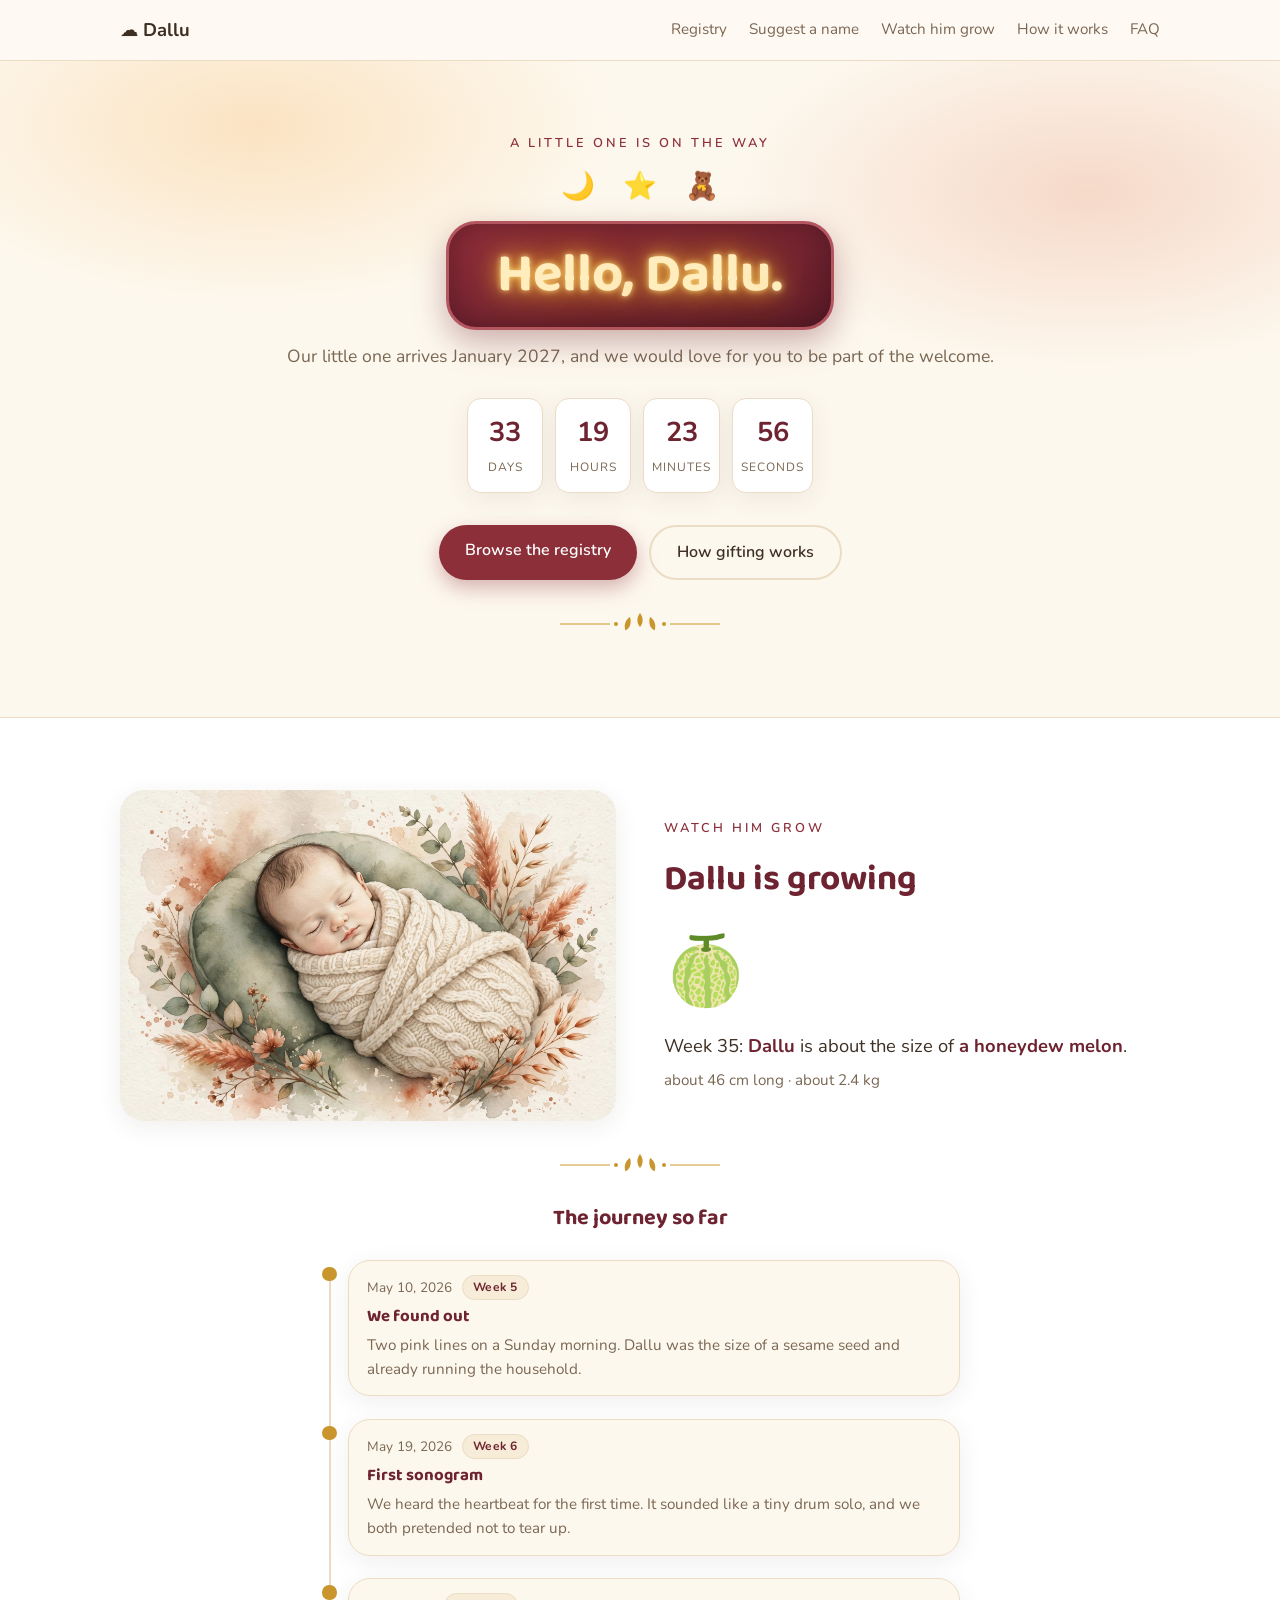
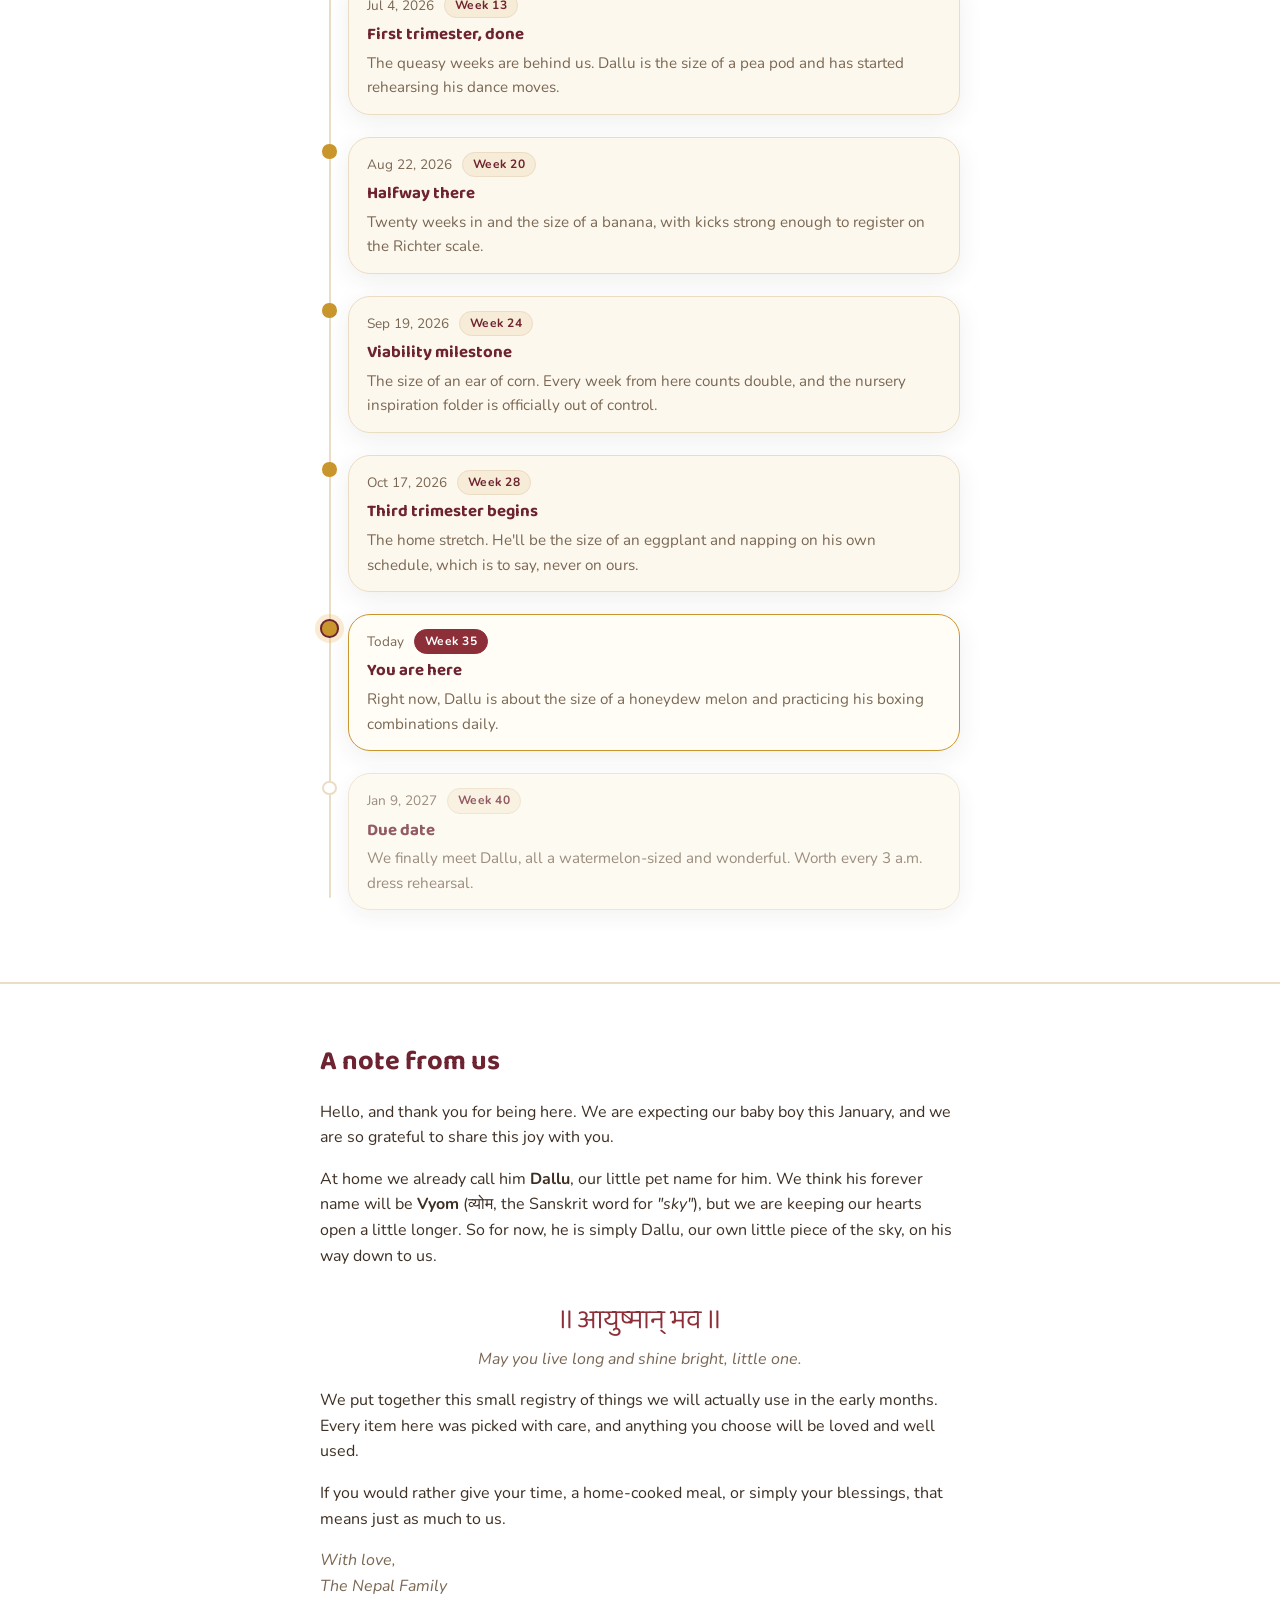
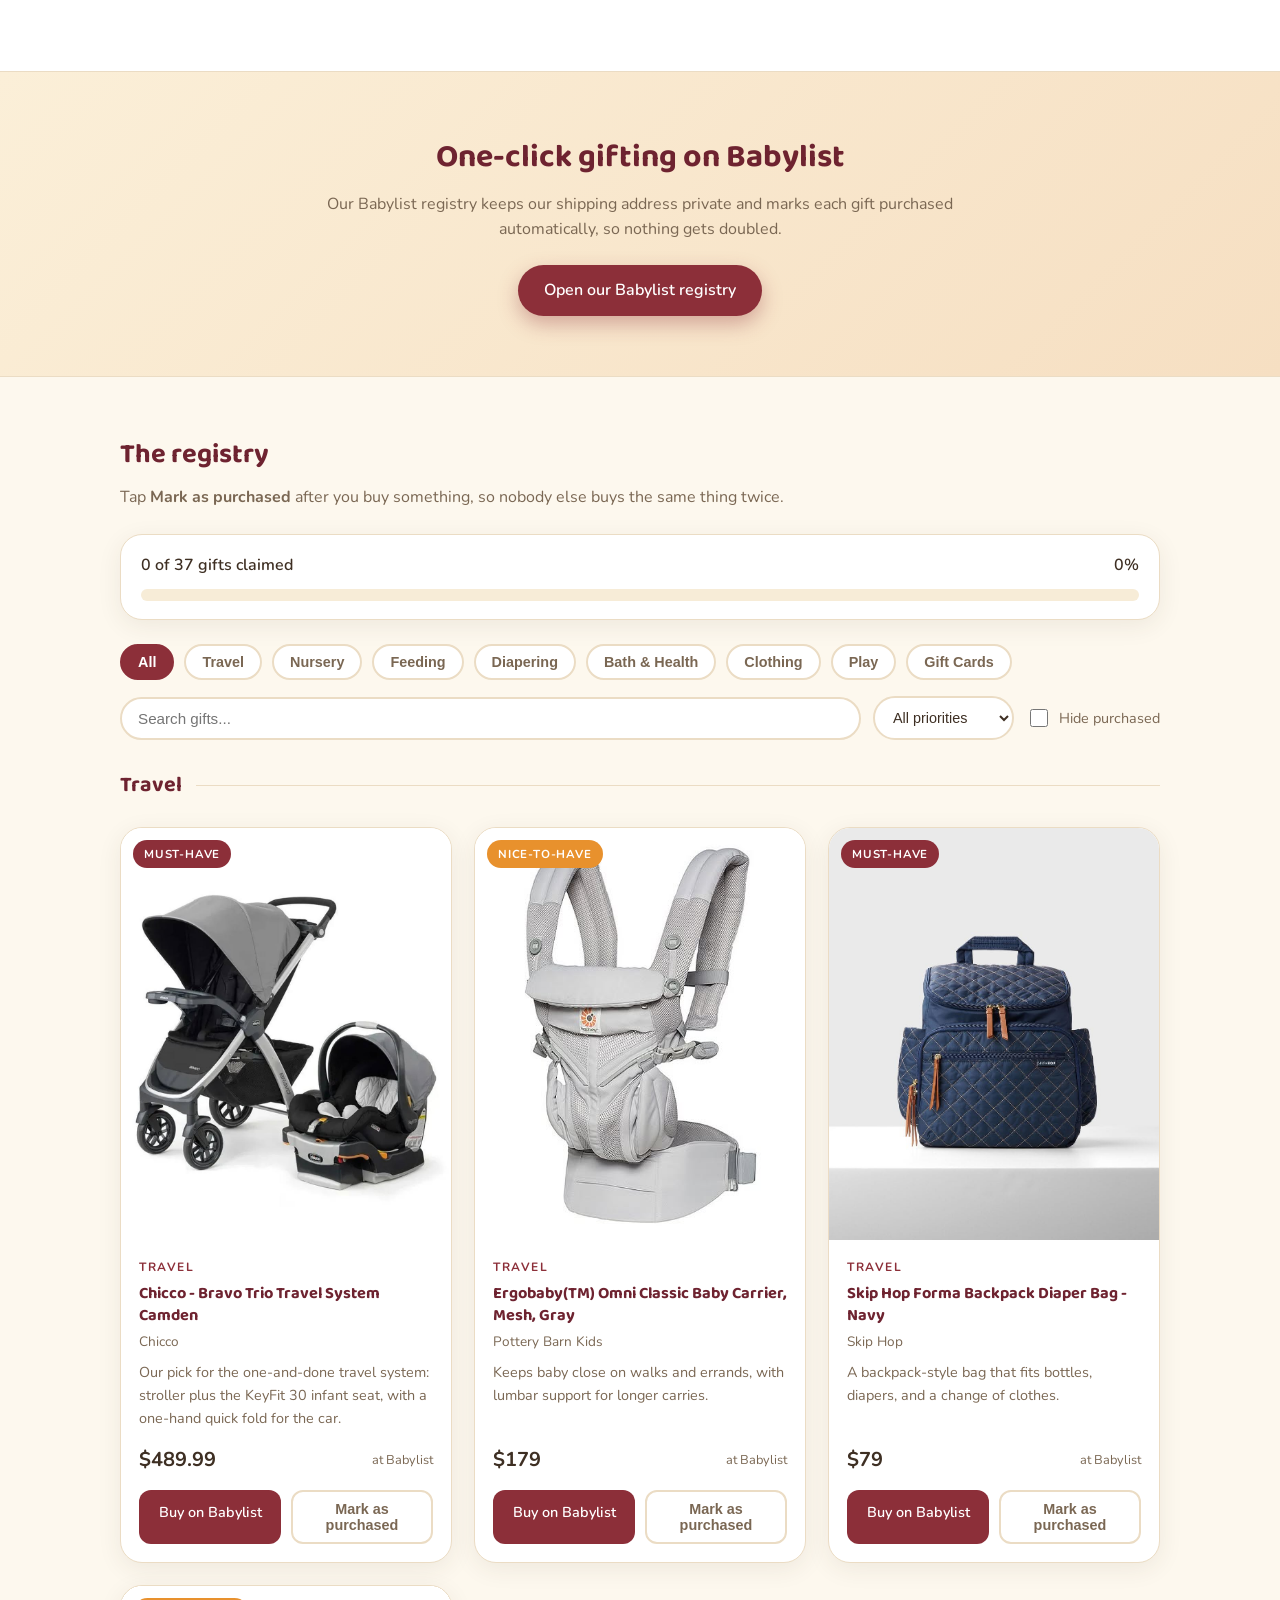
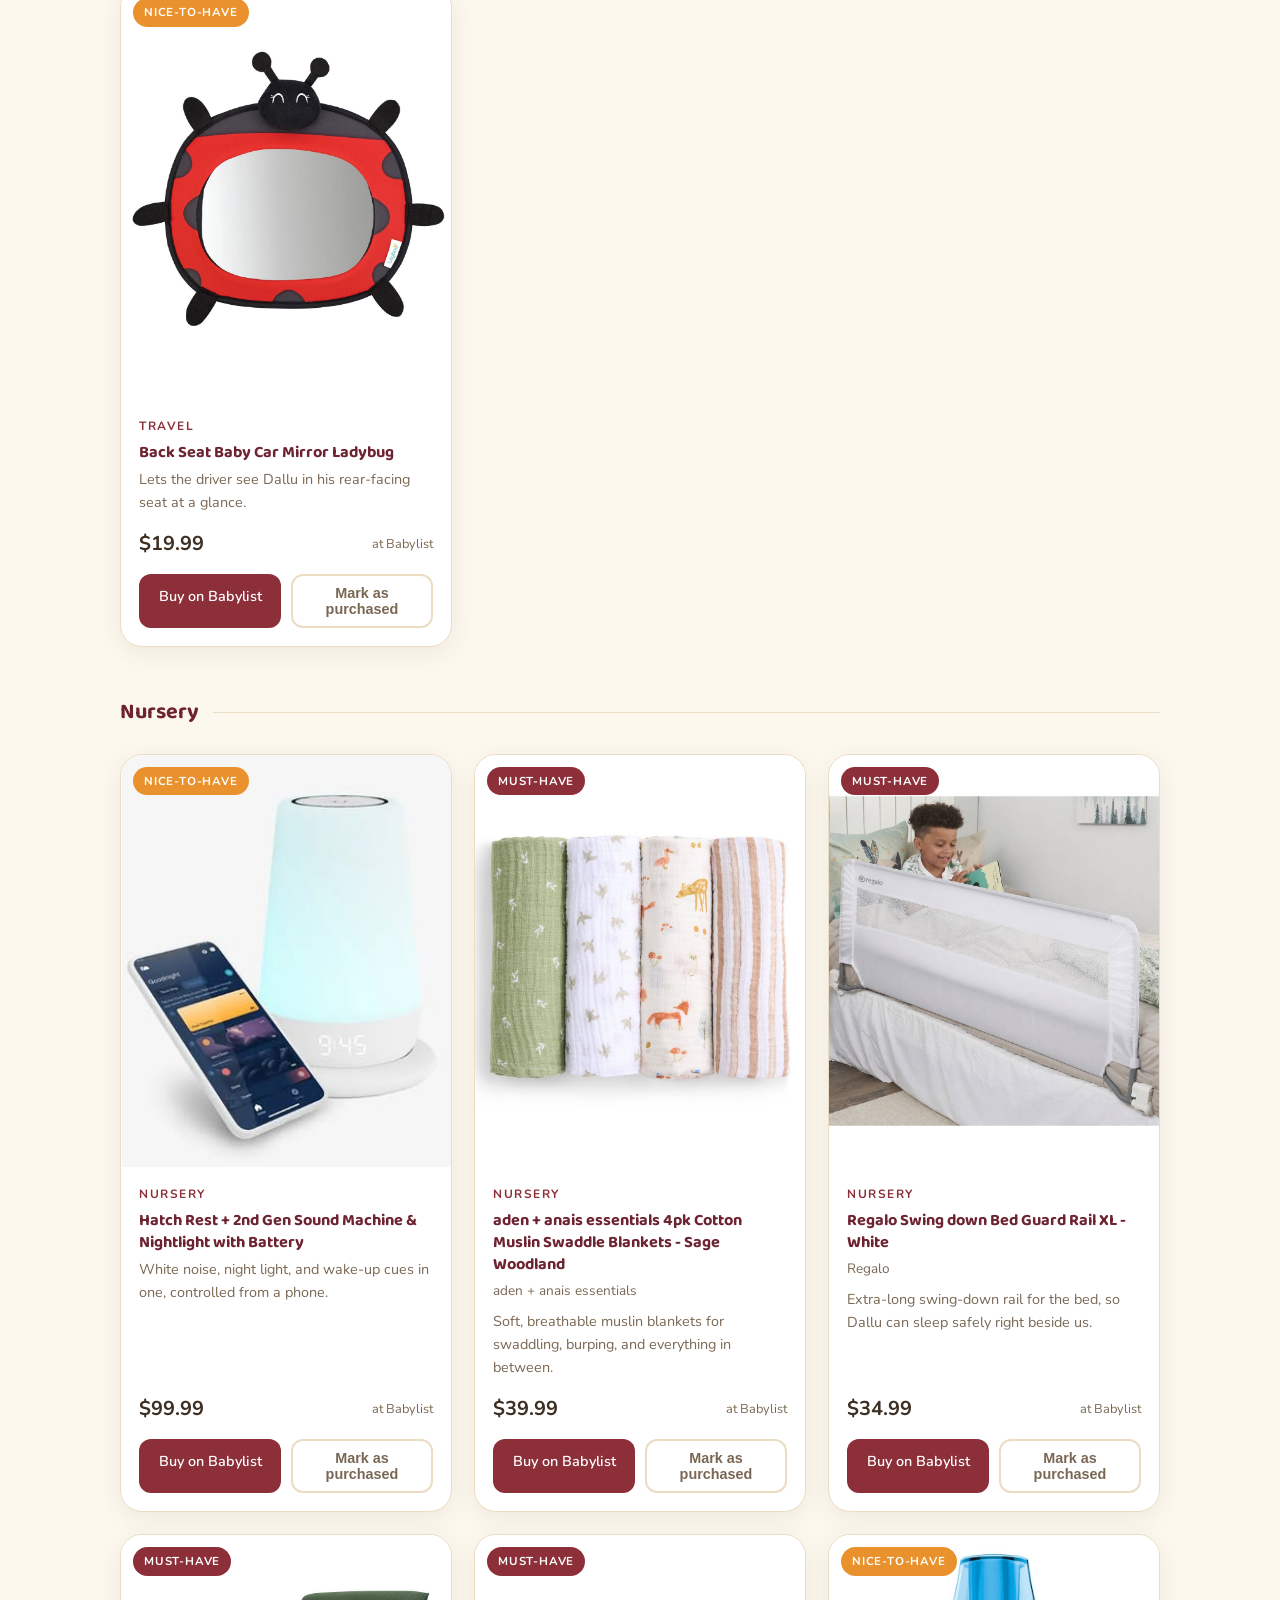
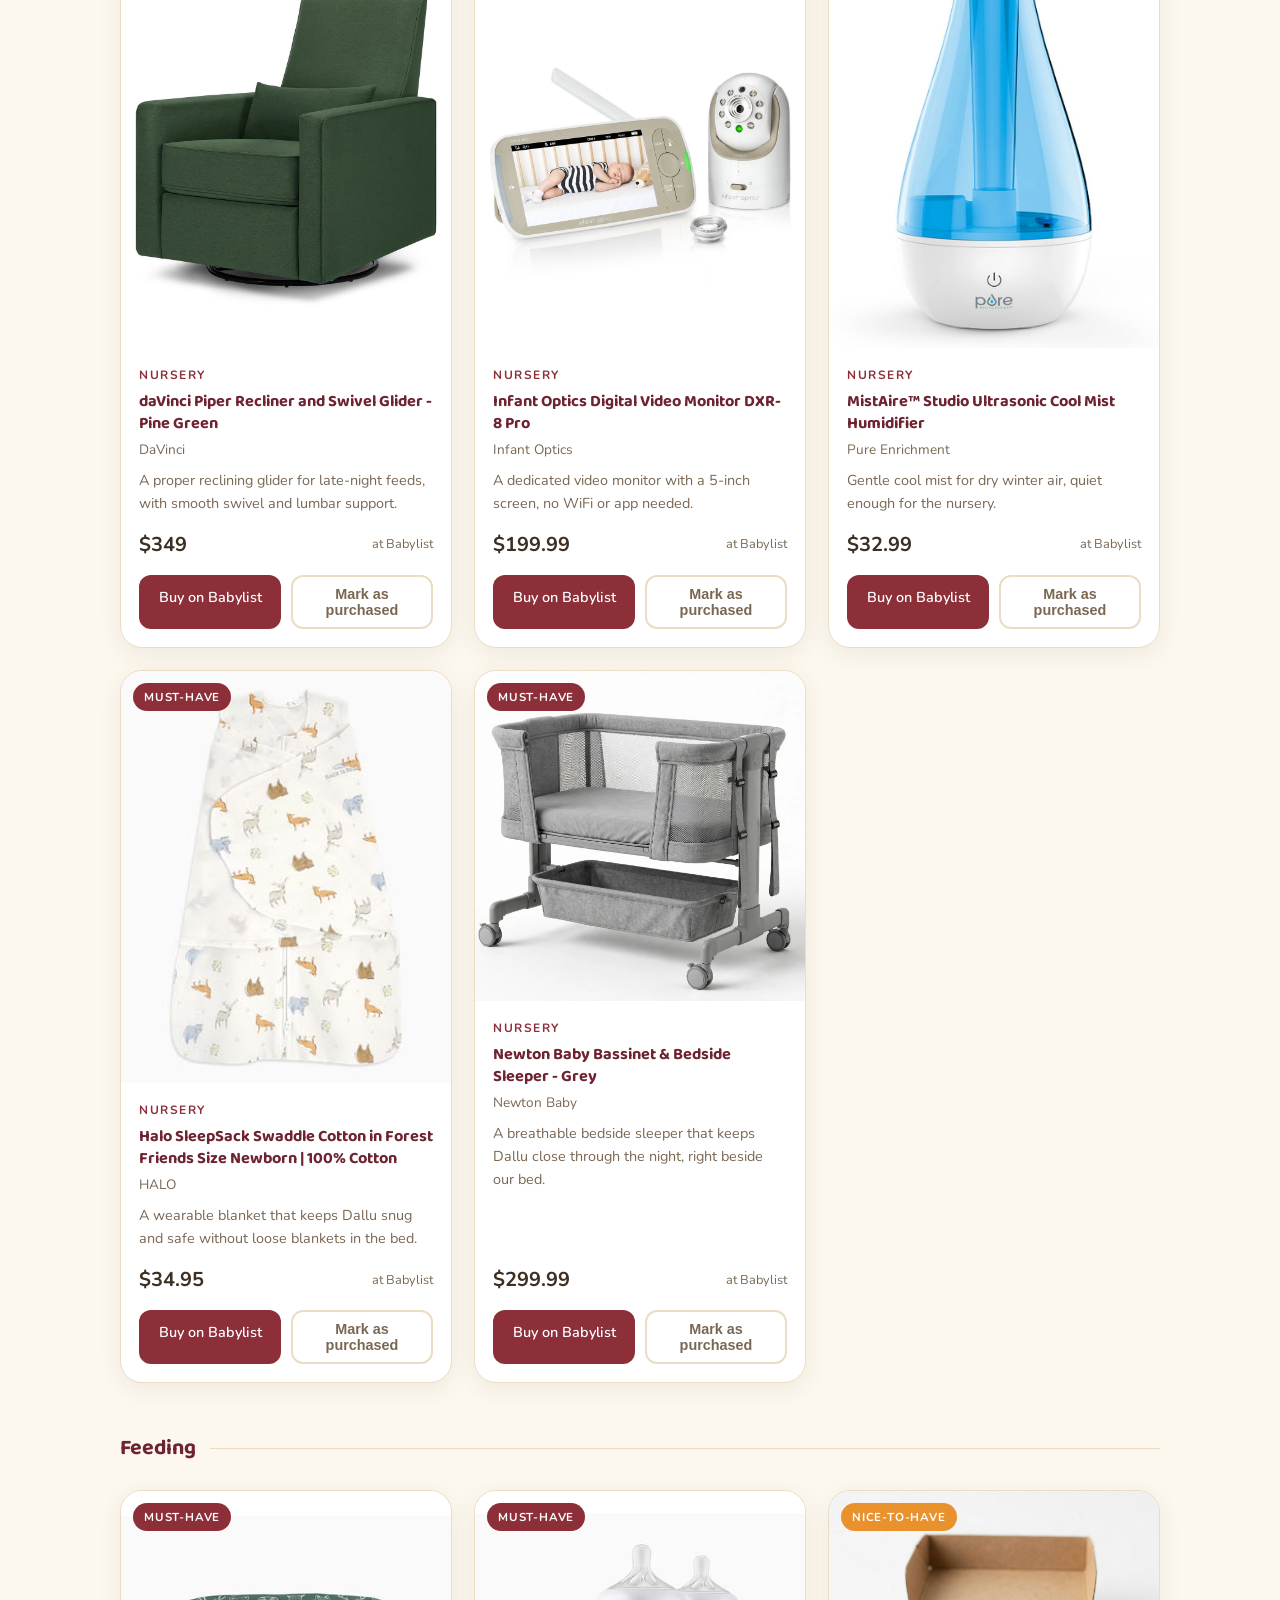
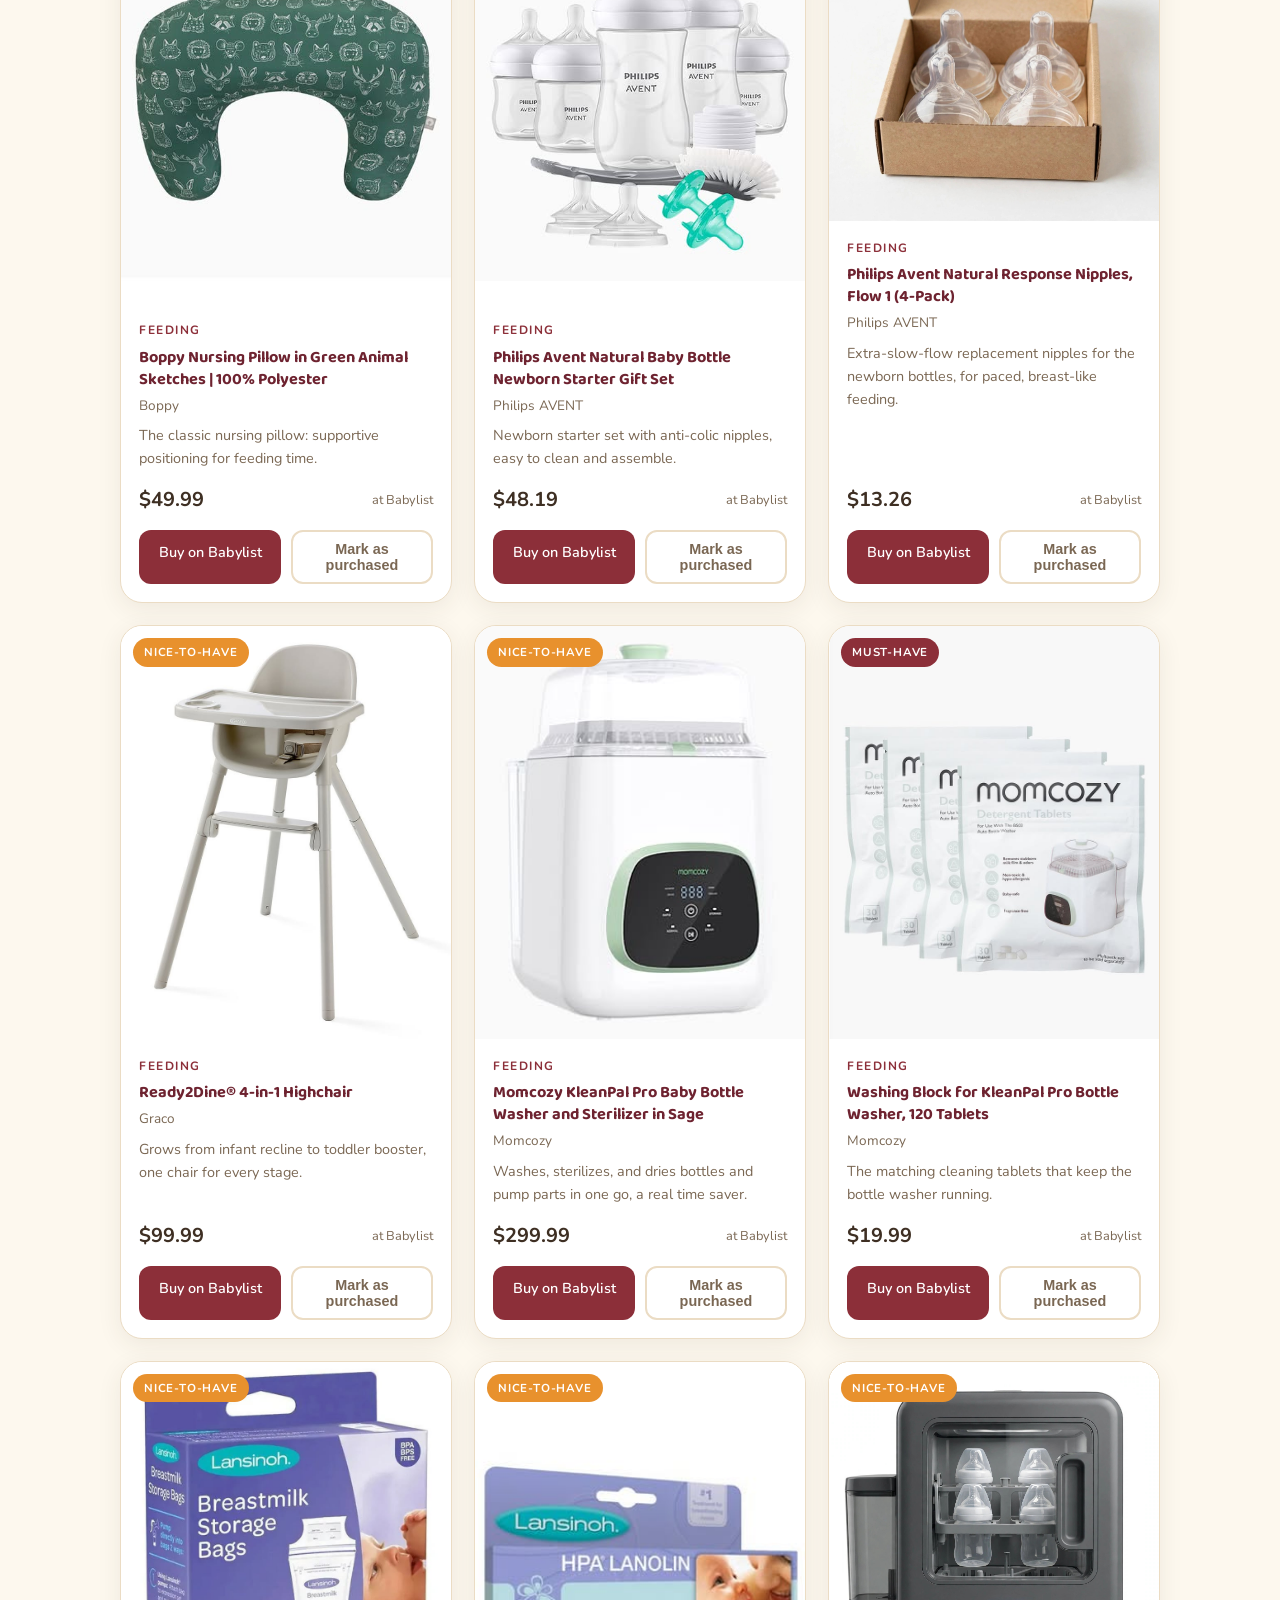
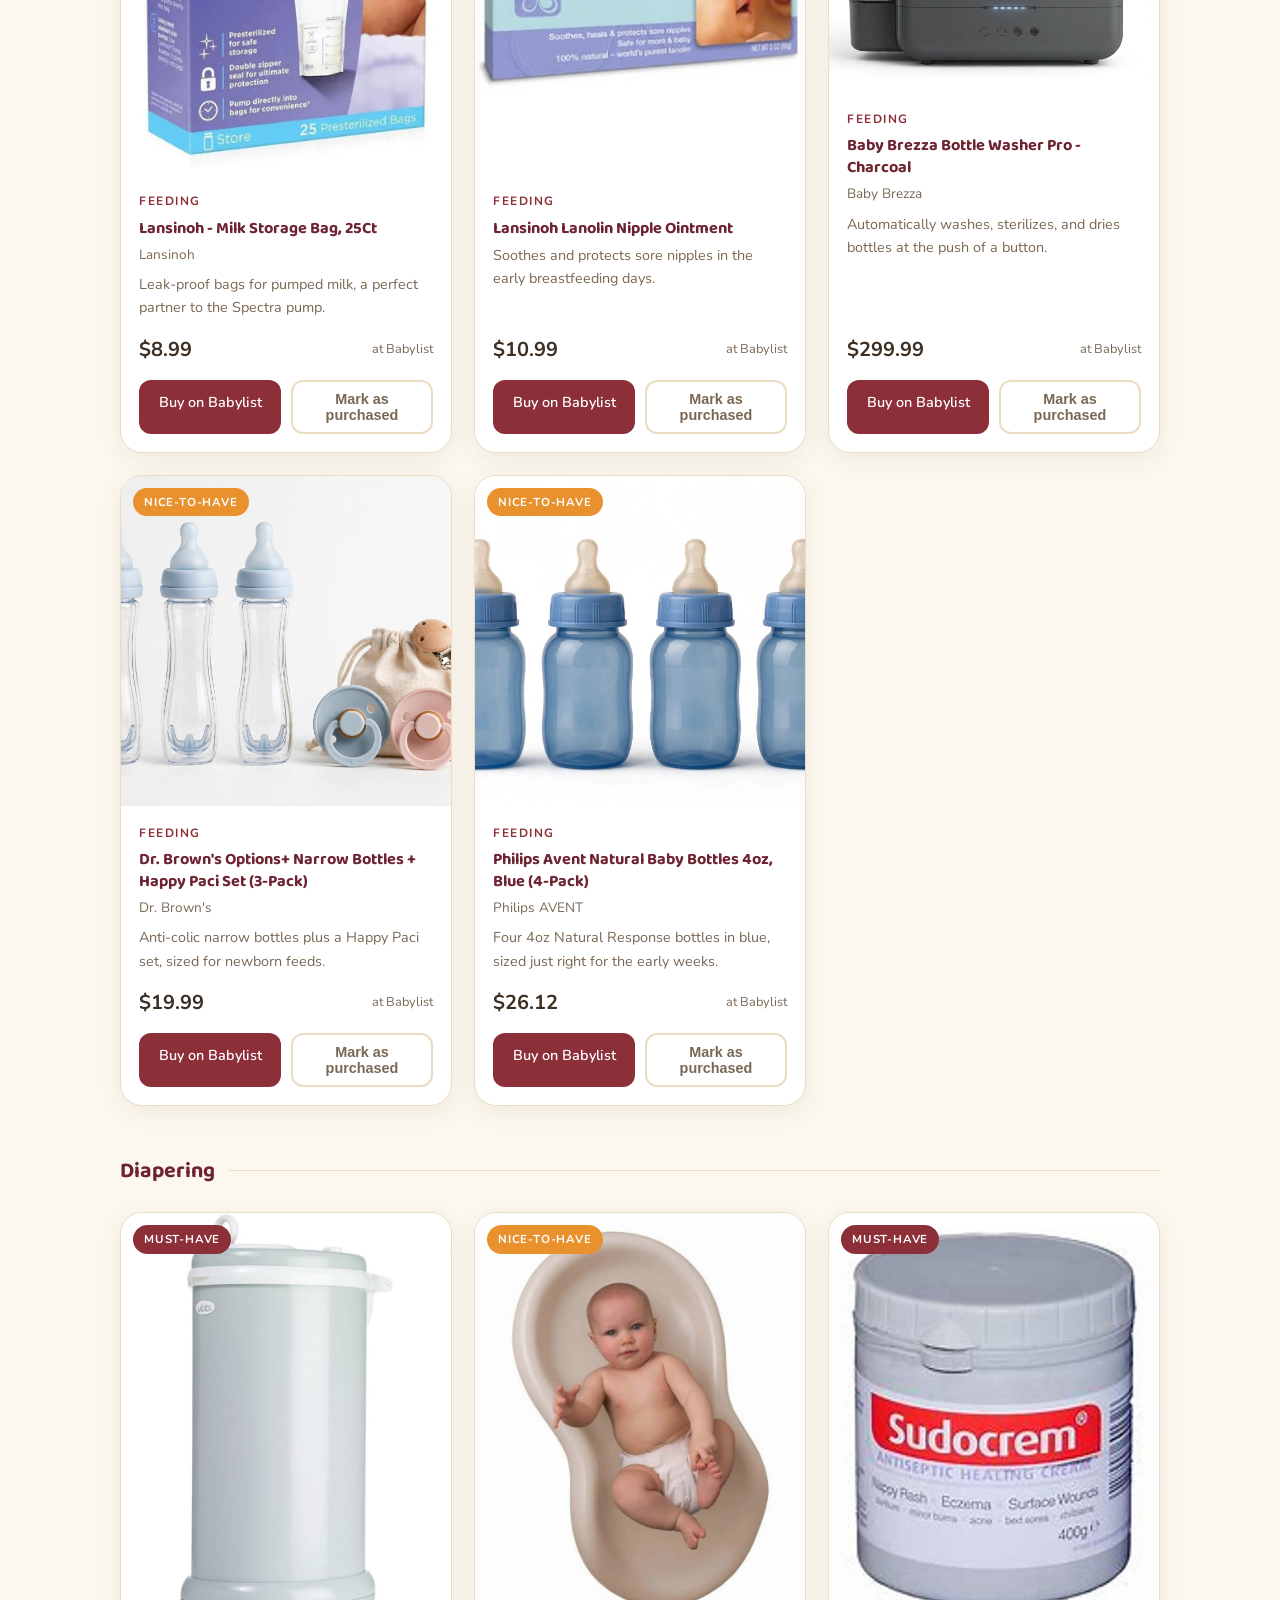
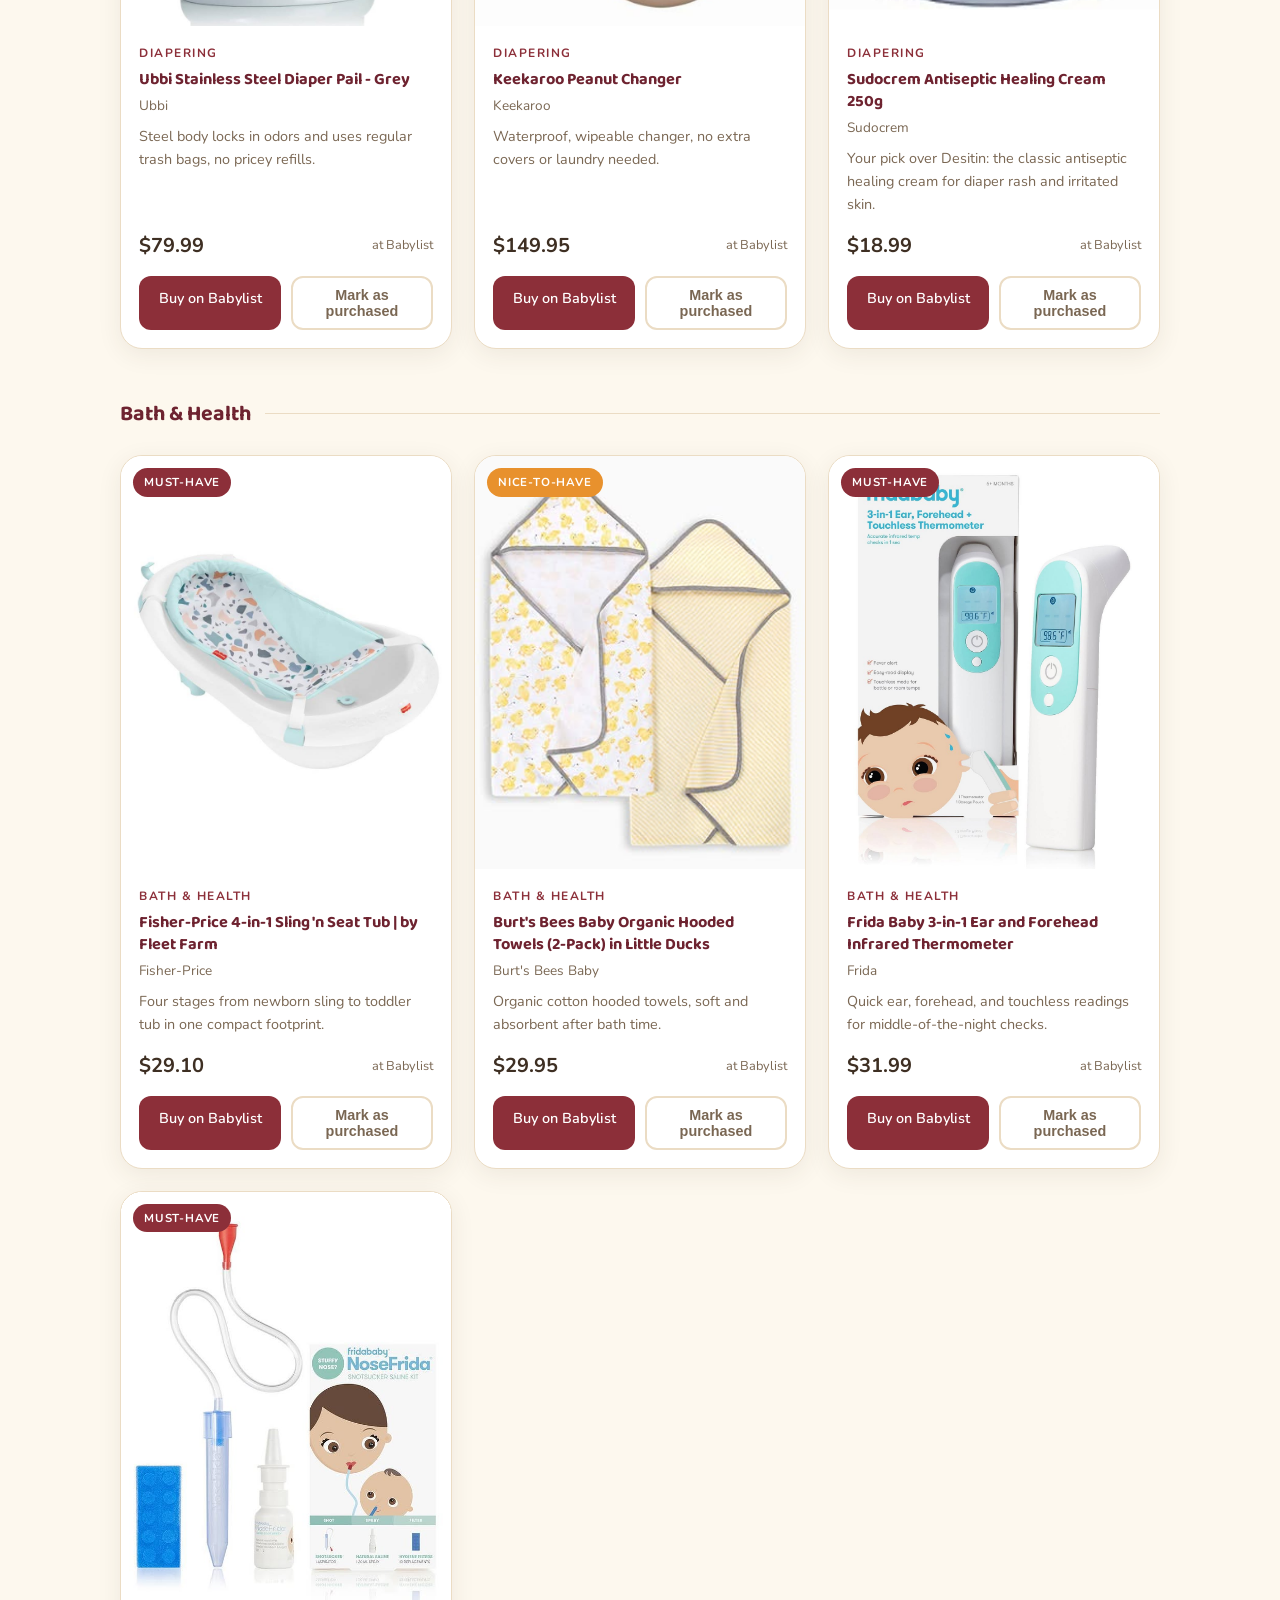
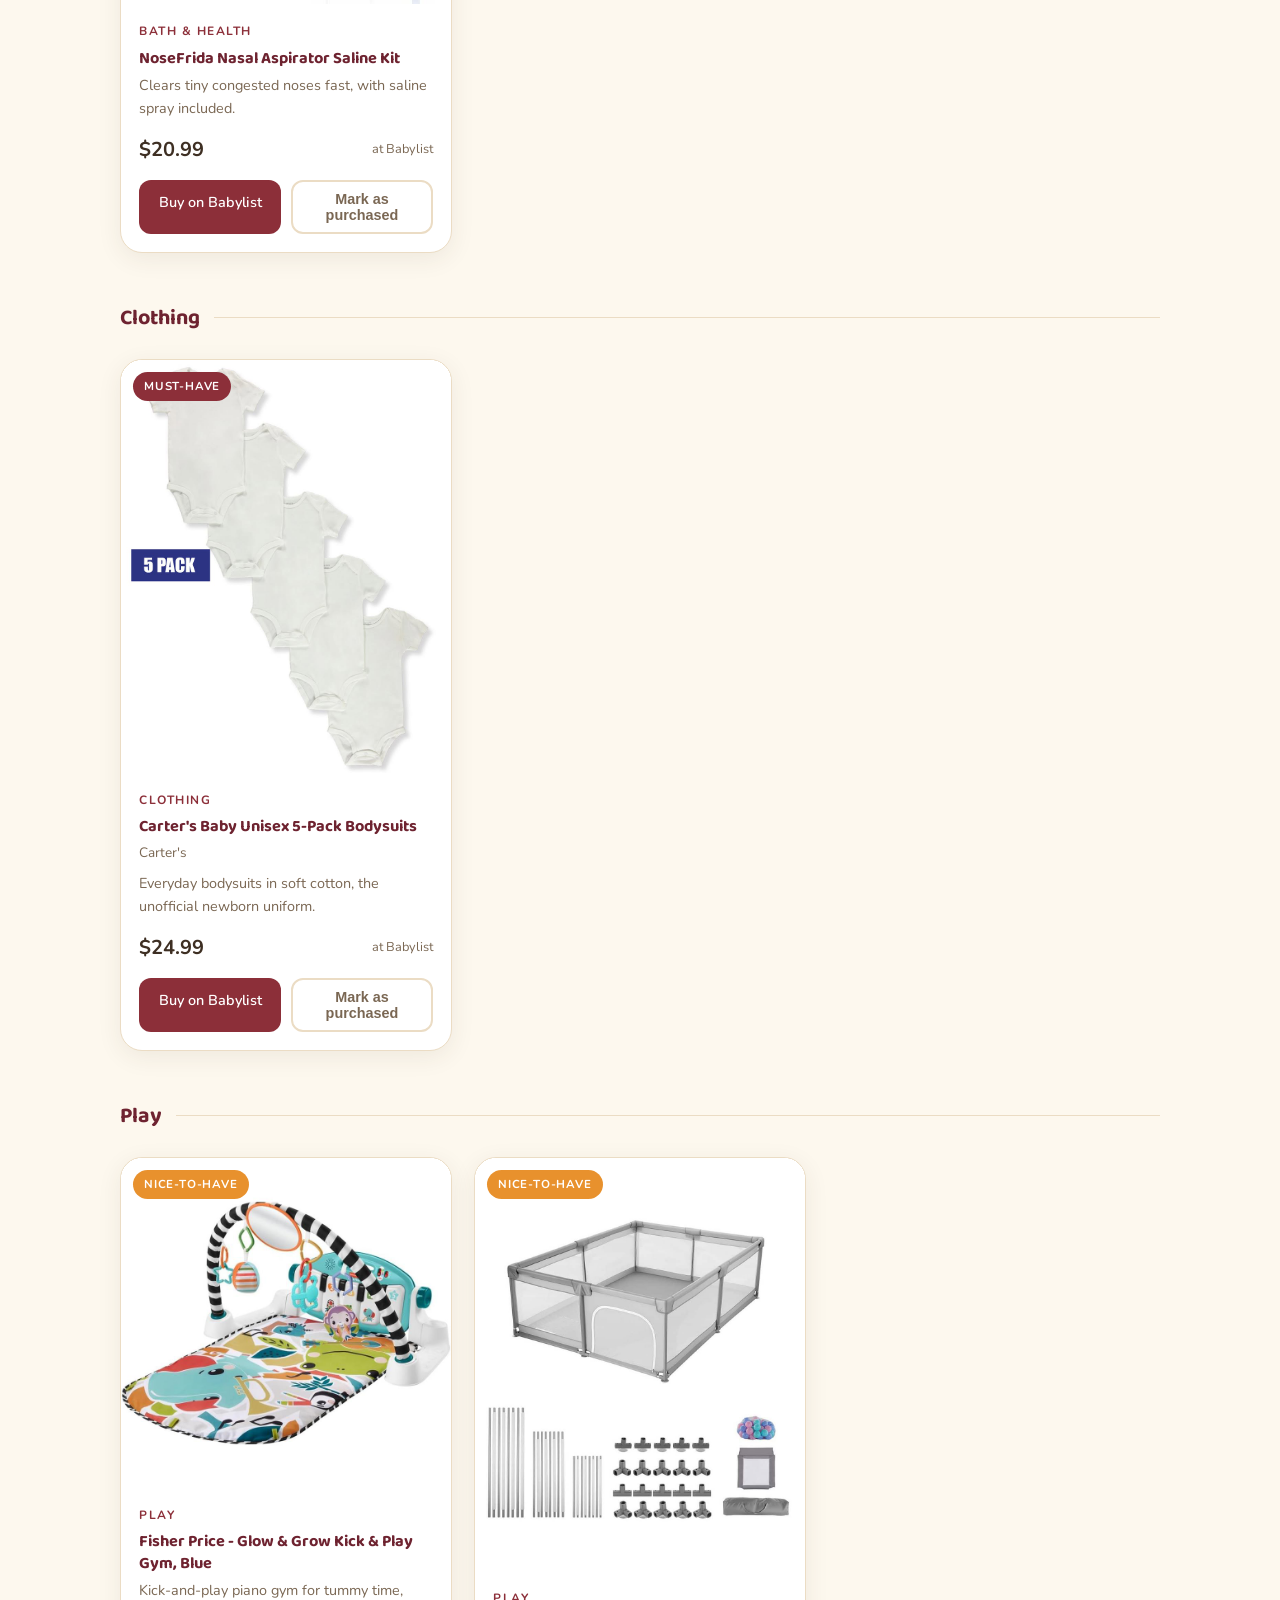
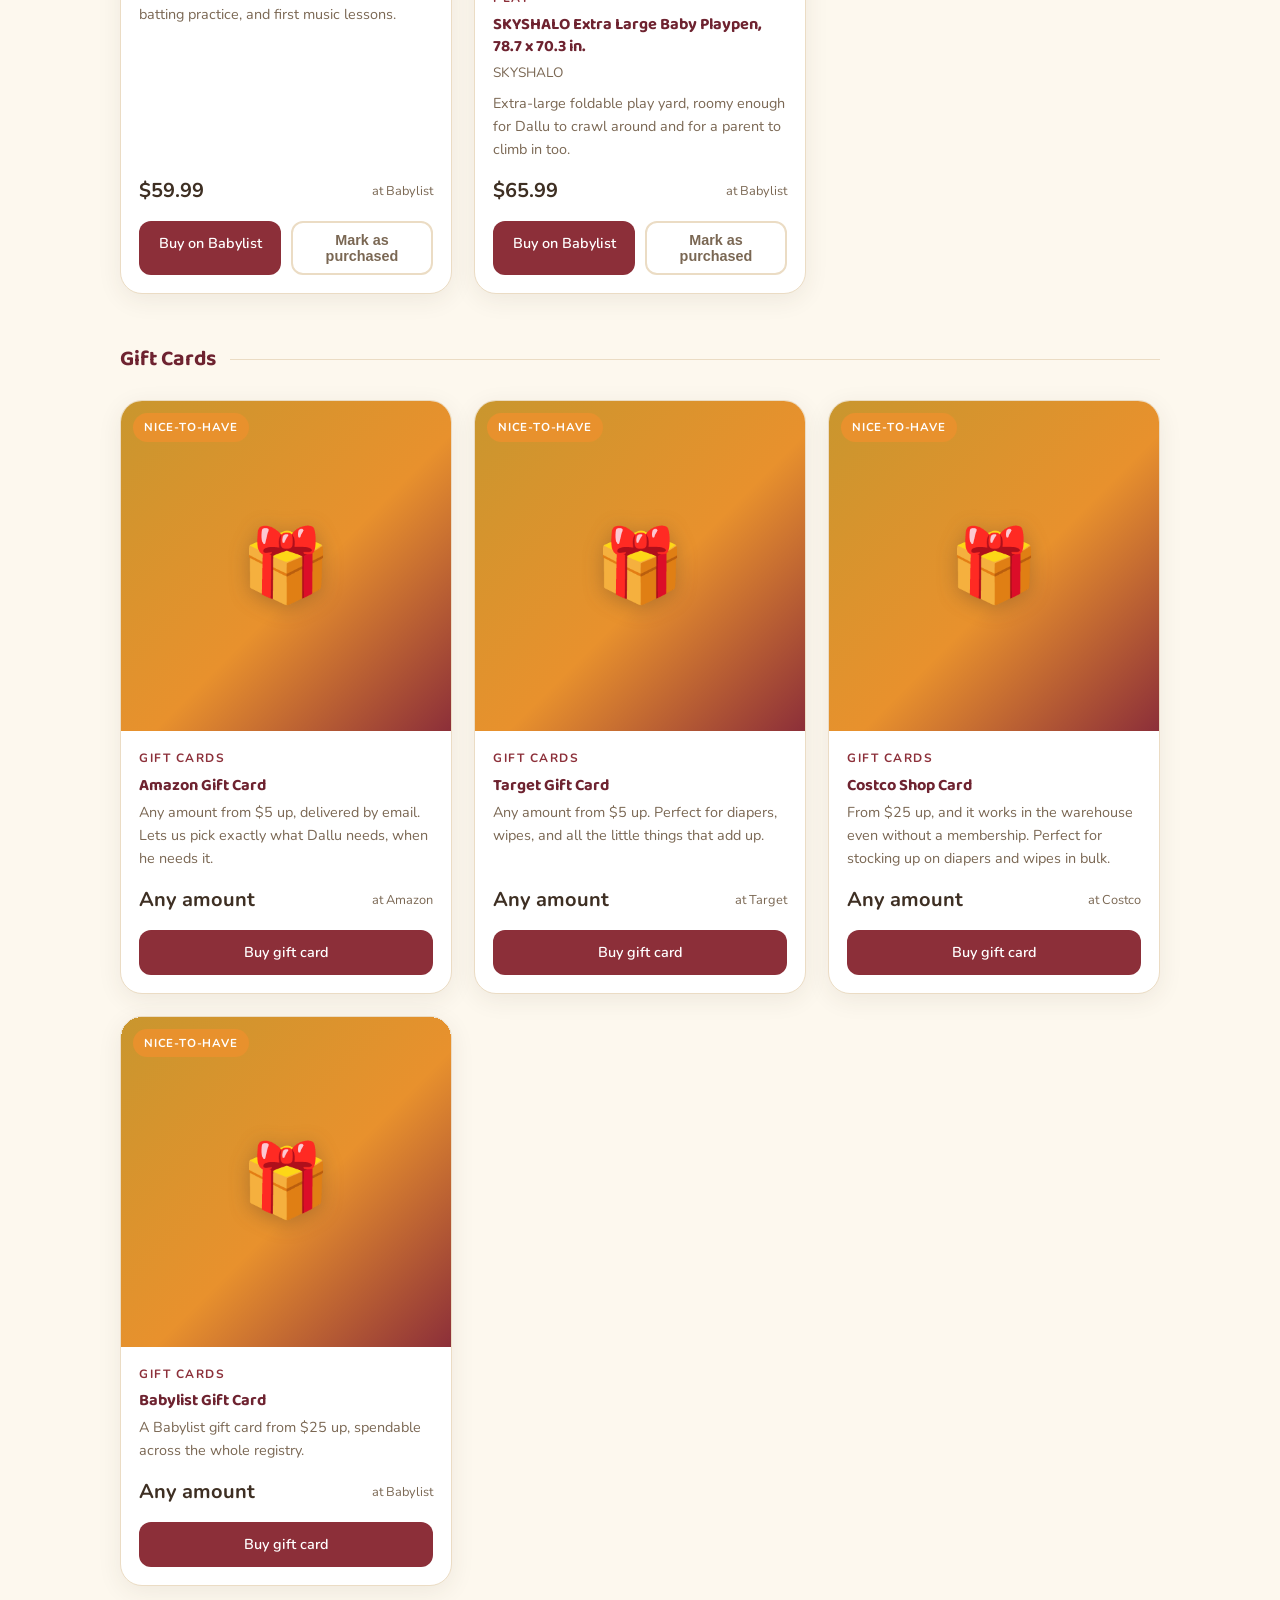
==== index.html @ 5fe61094 "Rebrand to Dallu: neon Hello sign, child-friendly fonts, name suggestion form" ====
<!DOCTYPE html>
<html lang="en">
<head>
<meta charset="UTF-8">
<meta name="viewport" content="width=device-width, initial-scale=1.0">
<title>Dallu is on the way | Our Baby Registry</title>
<meta name="description" content="Hello, Dallu! Our little one arrives January 2027. Browse our baby registry, suggest a name, and share the joy with us.">
<link rel="stylesheet" href="styles.css">
<link rel="preconnect" href="https://fonts.googleapis.com">
<link rel="preconnect" href="https://fonts.gstatic.com" crossorigin>
<link href="https://fonts.googleapis.com/css2?family=Baloo+2:wght@500;600;700;800&family=Nunito:ital,wght@0,400;0,600;0,700;1,400&display=swap" rel="stylesheet">
<link rel="icon" type="image/png" href="assets/img/lotus-mark.png">
<link rel="apple-touch-icon" href="assets/img/lotus-mark.png">
</head>
<body>

<header class="site-header">
  <div class="wrap header-inner">
    <a class="brand" href="#top">☁️ <span id="brandName">Baby Nepal</span></a>
    <nav class="site-nav">
      <a href="#registry">Registry</a>
      <a href="#names">Suggest a name</a>
      <a href="#growing">Watch him grow</a>
      <a href="#how">How it works</a>
      <a href="#faq">FAQ</a>
    </nav>
  </div>
</header>

<main id="top">

  <section class="hero">
    <div class="wrap">
      <p class="eyebrow">A little one is on the way</p>
      <div class="floaties" aria-hidden="true"><span>🌙</span><span>⭐</span><span>🧸</span></div>
      <h1 class="live-sign"><span class="sign-text">Hello, <span id="heroBaby">Dallu</span>.</span></h1>
      <p class="hero-sub">Our little one arrives <span id="heroMonth">January 2027</span>, and we would love for you to be part of the welcome.</p>
      <div class="countdown" id="countdown" aria-label="Countdown to the due date">
        <div class="cd-box"><span class="cd-num" id="cd-days">–</span><span class="cd-label">days</span></div>
        <div class="cd-box"><span class="cd-num" id="cd-hours">–</span><span class="cd-label">hours</span></div>
        <div class="cd-box"><span class="cd-num" id="cd-mins">–</span><span class="cd-label">minutes</span></div>
        <div class="cd-box"><span class="cd-num" id="cd-secs">–</span><span class="cd-label">seconds</span></div>
      </div>
      <div class="hero-cta">
        <a class="btn btn-primary" href="#registry">Browse the registry</a>
        <a class="btn btn-ghost" href="#how">How gifting works</a>
      </div>
      <div class="ornament" aria-hidden="true">
        <svg viewBox="0 0 160 28" fill="none">
          <line x1="0" y1="14" x2="50" y2="14" stroke="currentColor" stroke-width="1"/>
          <line x1="110" y1="14" x2="160" y2="14" stroke="currentColor" stroke-width="1"/>
          <circle cx="56" cy="14" r="2" fill="currentColor"/>
          <circle cx="104" cy="14" r="2" fill="currentColor"/>
          <g fill="currentColor">
            <path d="M80 3c-3.5 4.5-3.5 10 0 14 3.5-4 3.5-9.5 0-14z"/>
            <path d="M70 7c-4.5 2.5-6.5 8-4.5 13.5 4-2 6.5-7 4.5-13.5z"/>
            <path d="M90 7c4.5 2.5 6.5 8 4.5 13.5-4-2-6.5-7-4.5-13.5z"/>
          </g>
        </svg>
      </div>
    </div>
  </section>

  <section class="growing" id="growing">
    <div class="wrap growing-inner">
      <img class="growing-art" src="assets/img/hero-newborn.jpg" alt="Watercolor illustration of a sleeping newborn baby" loading="lazy">
      <div class="growing-card">
        <p class="eyebrow">Watch him grow</p>
        <h2 id="growTitle">Dallu is growing</h2>
        <div class="grow-emoji" id="growEmoji">🌱</div>
        <p class="grow-text" id="growText"></p>
        <p class="grow-dims" id="growDims"></p>
      </div>
    </div>
    <div class="wrap narrow">
      <div class="ornament" aria-hidden="true">
        <svg viewBox="0 0 160 28" fill="none">
          <line x1="0" y1="14" x2="50" y2="14" stroke="currentColor" stroke-width="1"/>
          <line x1="110" y1="14" x2="160" y2="14" stroke="currentColor" stroke-width="1"/>
          <circle cx="56" cy="14" r="2" fill="currentColor"/>
          <circle cx="104" cy="14" r="2" fill="currentColor"/>
          <g fill="currentColor">
            <path d="M80 3c-3.5 4.5-3.5 10 0 14 3.5-4 3.5-9.5 0-14z"/>
            <path d="M70 7c-4.5 2.5-6.5 8-4.5 13.5 4-2 6.5-7 4.5-13.5z"/>
            <path d="M90 7c4.5 2.5 6.5 8 4.5 13.5-4-2-6.5-7-4.5-13.5z"/>
          </g>
        </svg>
      </div>
      <h3 class="timeline-title">The journey so far</h3>
      <ol class="timeline" id="growTimeline" aria-label="Pregnancy timeline"></ol>
    </div>
  </section>

  <section class="welcome">
    <div class="wrap narrow">
      <h2>A note from us</h2>
      <p>Hello, and thank you for being here. We are expecting our baby boy this January, and we are so grateful to share this joy with you.</p>
      <p>At home we already call him <strong>Dallu</strong>, our little pet name for him. We think his forever name will be <strong>Vyom</strong> (व्योम, the Sanskrit word for <em>"sky"</em>), but we are keeping our hearts open a little longer. So for now, he is simply Dallu, our own little piece of the sky, on his way down to us.</p>
      <p class="blessing" lang="sa">॥ आयुष्मान् भव ॥</p>
      <p class="blessing-en">May you live long and shine bright, little one.</p>
      <p>We put together this small registry of things we will actually use in the early months. Every item here was picked with care, and anything you choose will be loved and well used.</p>
      <p>If you would rather give your time, a home-cooked meal, or simply your blessings, that means just as much to us.</p>
      <p class="signature">With love,<br><span id="famName">The Nepal Family</span></p>
    </div>
  </section>

  <section class="babylist-banner" id="babylistBanner" hidden>
    <div class="wrap narrow babylist-inner">
      <h2>One-click gifting on Babylist</h2>
      <p>Our Babylist registry keeps our shipping address private and marks each gift purchased automatically, so nothing gets doubled.</p>
      <a class="btn btn-primary" id="babylistBtn" href="#" target="_blank" rel="noopener">Open our Babylist registry</a>
    </div>
  </section>

  <section class="registry" id="registry">
    <div class="wrap">
      <h2>The registry</h2>
      <p class="section-sub">Tap <strong>Mark as purchased</strong> after you buy something, so nobody else buys the same thing twice.</p>

      <div class="progress-card">
        <div class="progress-meta"><span id="progressText">0 of 19 gifts claimed</span><span id="progressPct">0%</span></div>
        <div class="progress-bar"><div class="progress-fill" id="progressFill"></div></div>
      </div>

      <div class="filters">
        <div class="chips" id="categoryChips" role="group" aria-label="Filter by category"></div>
        <div class="filter-row">
          <input type="search" id="searchBox" placeholder="Search gifts..." aria-label="Search gifts">
          <select id="priorityFilter" aria-label="Filter by priority">
            <option value="all">All priorities</option>
            <option value="must">Must-haves</option>
            <option value="nice">Nice-to-haves</option>
          </select>
          <label class="toggle"><input type="checkbox" id="hidePurchased"> <span>Hide purchased</span></label>
        </div>
      </div>

      <div class="grid" id="itemGrid"></div>
      <p class="empty-msg" id="emptyMsg" hidden>No gifts match your filters. Try clearing the search.</p>
    </div>
  </section>

  <section class="how" id="how">
    <div class="wrap narrow">
      <h2>How gifting works</h2>
      <ol class="steps">
        <li><strong>Pick a gift</strong> from the registry above, something you would love to give.</li>
        <li><strong>Buy it</strong> with the "Buy on Babylist" button on the card. You will check out through our Babylist registry, which marks the gift as purchased automatically so nobody duplicates it. Prices were checked when the list was made and may have shifted slightly.</li>
        <li><strong>Bought it somewhere else?</strong> Use "Mark as purchased" on the card and add your name so we know who to thank, then drop us a quick email too, since that mark only shows in your own browser.</li>
        <li><strong>Prefer to let us choose?</strong> Gift cards in any amount never go to waste. You will find them at the very bottom, under Gift Cards.</li>
      </ol>
      <p class="fine-print">Purchased marks are saved in your own browser, so other visitors won't see them. Do send us a quick email to let us know what you chose — we want to thank every single one of you properly.</p>
    </div>
  </section>

  <section class="alternatives">
    <div class="wrap">
      <h2>Other ways to give</h2>
      <div class="alt-grid">
        <div class="alt-card">
          <div class="alt-icon">👶</div>
          <h3>Diaper fund</h3>
          <p>Diapers in sizes 1 and up are pure gold in the early months. Gift cards for diapers and wipes never go to waste.</p>
        </div>
        <div class="alt-card">
          <div class="alt-icon">🍲</div>
          <h3>Meal train</h3>
          <p>A home-cooked meal or a food delivery gift card in those first sleepy weeks is worth more than you know.</p>
        </div>
        <div class="alt-card">
          <div class="alt-icon">📚</div>
          <h3>Books and blessings</h3>
          <p>A favorite childhood book with a handwritten note inside becomes a keepsake for years.</p>
        </div>
      </div>
    </div>
  </section>

  <section class="names" id="names">
    <div class="wrap narrow">
      <p class="eyebrow">Dallu for now, but forever?</p>
      <h2>Help us name him</h2>
      <p>We are still choosing his forever name, and we would love your ideas. Nepali, Sanskrit, or something unexpected, if you have a favorite, share it with us.</p>
      <form id="nameForm">
        <label class="field">
          <span class="field-label">Your name suggestion <span class="req">*</span></span>
          <input type="text" id="nsName" required maxlength="60" placeholder="e.g. Aarav" autocomplete="off">
        </label>
        <label class="field">
          <span class="field-label">Why this name? <span class="opt">(optional)</span></span>
          <input type="text" id="nsWhy" maxlength="140" placeholder="Its meaning, or why you love it" autocomplete="off">
        </label>
        <label class="field">
          <span class="field-label">With love, from <span class="opt">(optional)</span></span>
          <input type="text" id="nsFrom" maxlength="60" placeholder="Your name" autocomplete="off">
        </label>
        <button class="btn btn-primary" type="submit">Send suggestion 💛</button>
        <p class="form-note" id="nsNote">This opens your email app with the suggestion addressed to us. Nothing is posted publicly.</p>
      </form>
    </div>
  </section>

  <section class="faq" id="faq">
    <div class="wrap narrow">
      <h2>Questions</h2>
      <details>
        <summary>Where should gifts be shipped?</summary>
        <p>We live in the Washington DC metro area. For the shipping address, just send us a quick email and we will share it privately.</p>
      </details>
      <details>
        <summary>Where do I buy the gifts?</summary>
        <p>Tap "Buy on Babylist" on any gift card. It takes you to our Babylist registry, which keeps track of what has already been purchased so nothing gets duplicated. Gift cards link straight to their own stores.</p>
      </details>
      <details>
        <summary>Should I include a gift receipt?</summary>
        <p>Yes, please. Gift receipts make exchanges painless if we end up with duplicates.</p>
      </details>
      <details>
        <summary>What if something is out of stock?</summary>
        <p>No worries at all. Anything similar from a trusted brand works, or pick another item from the list.</p>
      </details>
      <details>
        <summary>Can I give something that is not on the list?</summary>
        <p>Of course. Books and muslin cloths are always welcome.</p>
      </details>
      <details>
        <summary>Can a few of us go in together on a bigger gift?</summary>
        <p>Absolutely, we love that idea. Just mark it as purchased once it is sorted so nobody duplicates it.</p>
      </details>
      <details>
        <summary>Who can see my purchase details?</summary>
        <p>If you buy through Babylist, it is marked as purchased there automatically. If you use the "Mark as purchased" button on this page instead, your name, store, and message are saved in your own browser only, which is why we ask you to also send us a quick email. The order number is optional; only share it if you are comfortable with it being visible.</p>
      </details>
      <p class="contact">Still unsure? Email us at <a id="contactEmail" href="mailto:hellomuku@gmail.com">hellomuku@gmail.com</a>.</p>
    </div>
  </section>

</main>

<footer class="site-footer">
  <div class="wrap">
    <p>Made with love for <span id="footBaby">Baby Nepal</span>, arriving <span id="footMonth">January 2027</span> 💛</p>
  </div>
</footer>

<div class="modal-backdrop" id="modalBackdrop" hidden>
  <div class="modal" role="dialog" aria-modal="true">
    <button class="modal-close" id="modalClose" aria-label="Close">×</button>
    <div id="modalContent"></div>
  </div>
</div>

<script src="data.min.js"></script>
<script src="app.min.js"></script>
</body>
</html>
---- styles.css ----
:root {
  --cream: #FDF8EE;
  --cream-deep: #F7ECD7;
  --ink: #3E2F23;
  --ink-soft: #7A6753;
  --maroon: #8C2F39;
  --maroon-dark: #6E2330;
  --saffron: #E8912D;
  --gold: #C9962E;
  --card: #FFFFFF;
  --line: #EBDCC4;
  --radius: 22px;
  --shadow: 0 6px 24px rgba(62, 47, 35, 0.08);
}

* { box-sizing: border-box; }

html, body { overflow-x: clip; }

img { max-width: 100%; }

h1, h2, h3, .tl-card h4 {
  font-family: "Baloo 2", "Nunito", Georgia, serif;
  font-weight: 700;
  color: var(--maroon-dark);
}

body {
  margin: 0;
  font-family: "Nunito", "Avenir Next", "Segoe UI", system-ui, -apple-system, sans-serif;
  background: var(--cream);
  color: var(--ink);
  line-height: 1.6;
}

.wrap { max-width: 1080px; margin: 0 auto; padding: 0 20px; }
.wrap.narrow { max-width: 680px; }

/* Header */
.site-header {
  position: sticky; top: 0; z-index: 50;
  background: rgba(255, 249, 243, 0.92);
  backdrop-filter: blur(8px);
  border-bottom: 1px solid var(--line);
}
.header-inner { display: flex; align-items: center; justify-content: space-between; height: 60px; }
.brand { font-weight: 700; font-size: 1.15rem; color: var(--ink); text-decoration: none; }
.site-nav a { margin-left: 18px; color: var(--ink-soft); text-decoration: none; font-size: 0.95rem; }
.site-nav a:hover { color: var(--maroon-dark); }

/* Hero */
.hero {
  text-align: center;
  padding: 72px 0 64px;
  background:
    radial-gradient(600px 300px at 20% 10%, #FBE3C2 0%, transparent 60%),
    radial-gradient(600px 300px at 85% 20%, #F6D9C9 0%, transparent 60%),
    var(--cream);
}
.eyebrow {
  text-transform: uppercase; letter-spacing: 3px; font-size: 0.8rem;
  color: var(--maroon); font-weight: 600; margin: 0 0 12px;
}
.hero h1 { font-size: clamp(2rem, 5.5vw, 3.4rem); line-height: 1.15; margin: 0 0 12px; }
.hero-sub { color: var(--ink-soft); font-size: 1.1rem; margin: 0 0 28px; }

/* Floating baby icons above the sign */
.floaties { display: flex; gap: 28px; justify-content: center; font-size: 1.7rem; margin: 2px 0 12px; }
.floaties span { display: inline-block; animation: floaty 4s ease-in-out infinite; }
.floaties span:nth-child(2) { animation-delay: -1.3s; }
.floaties span:nth-child(3) { animation-delay: -2.6s; }
@keyframes floaty { 0%, 100% { transform: translateY(0); } 50% { transform: translateY(-10px); } }

/* Glowing "live sign" */
.live-sign {
  display: inline-block;
  background: linear-gradient(165deg, #8e2c3b 0%, #5e1c29 100%);
  border: 3px solid #b35660;
  border-radius: 30px;
  padding: 20px 48px;
  margin: 4px 0 20px;
  box-shadow: 0 12px 32px rgba(110, 35, 48, 0.35), inset 0 0 28px rgba(0, 0, 0, 0.28);
  animation: signIn 0.9s ease-out both;
}
.live-sign .sign-text {
  font-family: "Baloo 2", "Nunito", cursive;
  font-weight: 700;
  font-size: clamp(2.1rem, 6vw, 3.4rem);
  line-height: 1.1;
  color: #ffedbe;
  text-shadow: 0 0 6px #ffd97a, 0 0 20px #f7b733, 0 0 46px #e8912d;
  animation: signGlow 3.4s ease-in-out infinite;
}
@keyframes signIn { from { opacity: 0; transform: scale(0.92); } to { opacity: 1; transform: scale(1); } }
@keyframes signGlow { 0%, 100% { opacity: 1; } 50% { opacity: 0.93; } }
@media (prefers-reduced-motion: reduce) {
  .live-sign, .live-sign .sign-text, .floaties span { animation: none; }
}

.countdown { display: flex; gap: 12px; justify-content: center; margin-bottom: 32px; flex-wrap: wrap; }
.cd-box {
  background: var(--card); border: 1px solid var(--line); border-radius: 14px;
  min-width: 76px; padding: 12px 8px; box-shadow: var(--shadow);
}
.cd-num { display: block; font-size: 1.7rem; font-weight: 700; color: var(--maroon-dark); font-variant-numeric: tabular-nums; }
.cd-label { font-size: 0.75rem; text-transform: uppercase; letter-spacing: 1px; color: var(--ink-soft); }

.hero-cta { display: flex; gap: 12px; justify-content: center; flex-wrap: wrap; }
.hero-art {
  display: block; margin: 40px auto 0; width: 100%; max-width: 480px;
  border-radius: 24px; box-shadow: var(--shadow);
}

/* Watch him grow */
.growing { padding: 72px 0; background: var(--card); border-top: 1px solid var(--line); border-bottom: 1px solid var(--line); }
.growing-inner { display: grid; grid-template-columns: 1fr 1fr; gap: 48px; align-items: center; }
.growing-inner > * { min-width: 0; }
.growing-art { width: 100%; border-radius: 24px; box-shadow: var(--shadow); }
.growing-card h2 { font-size: clamp(1.6rem, 3.5vw, 2.2rem); margin: 0 0 8px; }
.grow-emoji { font-size: 4.2rem; margin: 12px 0 4px; animation: floaty 4s ease-in-out infinite; }
@keyframes floaty { 0%, 100% { transform: translateY(0); } 50% { transform: translateY(-10px); } }
.grow-text { font-size: 1.15rem; margin: 0 0 8px; }
.grow-text strong { color: var(--maroon-dark); }
.grow-dims { color: var(--ink-soft); font-size: 0.95rem; margin: 0; }
@media (max-width: 760px) {
  .growing-inner { grid-template-columns: 1fr; gap: 28px; }
  .growing-card { text-align: center; }
}
.btn {
  display: inline-block; padding: 13px 26px; border-radius: 999px;
  font-weight: 600; text-decoration: none; font-size: 1rem; transition: transform 0.15s ease;
}
.btn:hover { transform: translateY(-2px); }
.btn-primary { background: var(--maroon); color: #fff; box-shadow: 0 8px 20px rgba(140, 47, 57, 0.35); }
.btn-primary:hover { background: var(--maroon-dark); }
.btn-ghost { background: transparent; color: var(--ink); border: 2px solid var(--line); }
.btn-ghost:hover { border-color: var(--maroon); }

/* Sections */
section { padding: 56px 0; }
.welcome { background: var(--card); border-top: 1px solid var(--line); border-bottom: 1px solid var(--line); }
h2 { font-size: 1.7rem; margin: 0 0 8px; }
.section-sub { color: var(--ink-soft); margin: 0 0 24px; }
.signature { font-style: italic; color: var(--ink-soft); }

/* Babylist banner */
.babylist-banner {
  padding: 60px 0; text-align: center;
  background: linear-gradient(135deg, #FBEFD8 0%, #F6DFC2 100%);
  border-bottom: 1px solid var(--line);
}
.babylist-inner h2 { margin: 0 0 8px; font-size: clamp(1.5rem, 3.5vw, 2rem); }
.babylist-inner p { color: var(--ink-soft); margin: 0 0 22px; }
.babylist-banner[hidden] { display: none; }

/* Progress */
.progress-card { background: var(--card); border: 1px solid var(--line); border-radius: var(--radius); padding: 18px 20px; box-shadow: var(--shadow); margin-bottom: 24px; }
.progress-meta { display: flex; justify-content: space-between; font-weight: 600; margin-bottom: 10px; }
.progress-bar { height: 12px; background: var(--cream-deep); border-radius: 999px; overflow: hidden; }
.progress-fill { height: 100%; width: 0; background: linear-gradient(90deg, var(--saffron), var(--gold)); border-radius: 999px; transition: width 0.5s ease; }

/* Filters */
.filters { margin-bottom: 28px; }
.chips { display: flex; gap: 10px; flex-wrap: wrap; margin-bottom: 16px; }
.chip {
  border: 2px solid var(--line); background: var(--card); color: var(--ink-soft);
  border-radius: 999px; padding: 8px 16px; font-size: 0.9rem; cursor: pointer; font-weight: 600;
}
.chip:hover { border-color: var(--maroon); }
.chip.active { background: var(--maroon); border-color: var(--maroon); color: #fff; }
.filter-row { display: flex; gap: 12px; flex-wrap: wrap; align-items: center; }
#searchBox {
  flex: 1; min-width: 180px; padding: 11px 16px; border-radius: 999px;
  border: 2px solid var(--line); font-size: 0.95rem; background: var(--card); color: var(--ink);
}
#searchBox:focus { outline: none; border-color: var(--maroon); }
#priorityFilter {
  padding: 11px 14px; border-radius: 999px; border: 2px solid var(--line);
  background: var(--card); color: var(--ink); font-size: 0.9rem;
}
.toggle { display: flex; align-items: center; gap: 8px; font-size: 0.9rem; color: var(--ink-soft); cursor: pointer; }
.toggle input { width: 18px; height: 18px; accent-color: var(--maroon); }

/* Item grid */
.grid { display: grid; grid-template-columns: repeat(auto-fill, minmax(250px, 1fr)); gap: 22px; }
.group-title {
  grid-column: 1 / -1; font-size: 1.35rem; margin: 26px 0 2px;
  display: flex; align-items: center; gap: 14px;
}
.group-title::after { content: ""; flex: 1; height: 1px; background: var(--line); }
.grid > .group-title:first-child { margin-top: 0; }
.card {
  background: var(--card); border: 1px solid var(--line); border-radius: var(--radius);
  overflow: hidden; box-shadow: var(--shadow); display: flex; flex-direction: column;
  transition: transform 0.15s ease, box-shadow 0.15s ease;
}
.card:hover { transform: translateY(-3px); box-shadow: 0 12px 30px rgba(62, 50, 41, 0.12); }
.card-img { position: relative; aspect-ratio: 1 / 1; background: var(--cream-deep); }
.card-img img { width: 100%; height: 100%; object-fit: cover; display: block; }
.giftcard-art {
  width: 100%; height: 100%;
  background: linear-gradient(135deg, var(--gold) 0%, var(--saffron) 55%, var(--maroon) 100%);
  display: flex; align-items: center; justify-content: center;
}
.giftcard-art span { font-size: 4.5rem; filter: drop-shadow(0 4px 10px rgba(62, 50, 41, 0.3)); }
.badge {
  position: absolute; top: 12px; left: 12px; font-size: 0.72rem; font-weight: 700;
  text-transform: uppercase; letter-spacing: 0.8px; padding: 5px 11px; border-radius: 999px;
}
.badge.must { background: var(--maroon); color: #fff; }
.badge.nice { background: var(--saffron); color: #fff; }
.purchased-ribbon {
  position: absolute; top: 12px; right: 12px; background: rgba(62, 50, 41, 0.85); color: #fff;
  font-size: 0.72rem; font-weight: 700; padding: 5px 11px; border-radius: 999px;
}
.card-body { padding: 18px; display: flex; flex-direction: column; flex: 1; }
.card-cat { font-size: 0.75rem; text-transform: uppercase; letter-spacing: 1.5px; color: var(--maroon); font-weight: 700; margin-bottom: 6px; }
.card h3 { font-size: 1.02rem; margin: 0 0 4px; line-height: 1.35; }
.card-brand { font-size: 0.85rem; color: var(--ink-soft); margin: 0 0 8px; }
.card-blurb { font-size: 0.9rem; color: var(--ink-soft); margin: 0 0 14px; flex: 1; }
.card-meta { display: flex; align-items: center; justify-content: space-between; margin-bottom: 14px; }
.card-price { font-size: 1.25rem; font-weight: 700; color: var(--ink); }
.card-store { font-size: 0.8rem; color: var(--ink-soft); }
.card-actions { display: flex; gap: 10px; }
.btn-buy {
  flex: 1; text-align: center; background: var(--maroon); color: #fff; text-decoration: none;
  padding: 11px; border-radius: 12px; font-weight: 600; font-size: 0.9rem;
}
.btn-buy:hover { background: var(--maroon-dark); }
.btn-claim {
  flex: 1; background: transparent; border: 2px solid var(--line); color: var(--ink-soft);
  padding: 9px; border-radius: 12px; font-weight: 600; font-size: 0.9rem; cursor: pointer;
}
.btn-claim:hover { border-color: var(--gold); color: var(--ink); }
.btn-claim.claimed { background: var(--cream-deep); border-color: var(--gold); color: var(--ink); }
.card.purchased { opacity: 0.75; }
.card.purchased .card-img img { filter: saturate(0.6); }
.empty-msg { text-align: center; color: var(--ink-soft); padding: 40px 0; }

/* How it works */
.how { background: var(--cream-deep); }
.steps { padding-left: 22px; }
.steps li { margin-bottom: 14px; font-size: 1.02rem; }
.fine-print { font-size: 0.88rem; color: var(--ink-soft); background: var(--card); border: 1px dashed var(--line); border-radius: 12px; padding: 14px 18px; }

/* Alternatives */
.alt-grid { display: grid; grid-template-columns: repeat(auto-fit, minmax(240px, 1fr)); gap: 20px; }
.alt-card { background: var(--card); border: 1px solid var(--line); border-radius: var(--radius); padding: 26px 22px; box-shadow: var(--shadow); text-align: center; }
.alt-icon { font-size: 2.4rem; margin-bottom: 10px; }
.alt-card h3 { margin: 0 0 8px; font-size: 1.15rem; }
.alt-card p { margin: 0; color: var(--ink-soft); font-size: 0.95rem; }

/* FAQ */
.faq details { background: var(--card); border: 1px solid var(--line); border-radius: 12px; padding: 16px 20px; margin-bottom: 12px; }
.faq summary { font-weight: 600; cursor: pointer; }
.faq summary::marker { color: var(--maroon-dark); }
.faq details p { margin: 10px 0 0; color: var(--ink-soft); }
.contact { margin-top: 24px; }
.contact a { color: var(--maroon-dark); font-weight: 600; }

/* Footer */
.site-footer { background: var(--ink); color: #EDE4D6; text-align: center; padding: 32px 0; }
.site-footer p { margin: 0; }

/* Modal */
.modal-backdrop {
  position: fixed; inset: 0; z-index: 100;
  background: rgba(62, 50, 41, 0.55);
  display: flex; align-items: center; justify-content: center;
  padding: 20px;
}
.modal-backdrop[hidden] { display: none; }
.modal {
  background: var(--card); border-radius: var(--radius);
  max-width: 440px; width: 100%; max-height: 90vh; overflow-y: auto;
  padding: 28px 26px; position: relative; box-shadow: 0 20px 60px rgba(62, 50, 41, 0.25);
}
.modal-close {
  position: absolute; top: 12px; right: 14px;
  background: none; border: none; font-size: 1.6rem; line-height: 1;
  color: var(--ink-soft); cursor: pointer;
}
.modal h3 { margin: 0 0 4px; font-size: 1.3rem; }
.modal-sub { color: var(--ink-soft); font-size: 0.92rem; margin: 0 0 18px; }
.field { display: block; margin-bottom: 14px; font-weight: 600; font-size: 0.92rem; }
.field .req { color: var(--maroon-dark); }
.field .opt { color: var(--ink-soft); font-weight: 400; font-size: 0.82rem; }
.field input, .field textarea {
  display: block; width: 100%; margin-top: 6px;
  padding: 11px 14px; border-radius: 12px; border: 2px solid var(--line);
  font-size: 0.95rem; font-family: inherit; color: var(--ink); background: var(--cream);
}
.field input:focus, .field textarea:focus { outline: none; border-color: var(--maroon); }
.field textarea { resize: vertical; }
.form-error { color: #B3402E; font-size: 0.88rem; font-weight: 600; }
.btn-block { width: 100%; border: none; cursor: pointer; margin-top: 6px; }
.claim-details { margin: 0 0 14px; }
.claim-details dt { font-size: 0.75rem; text-transform: uppercase; letter-spacing: 1px; color: var(--ink-soft); margin-top: 12px; }
.claim-details dd { margin: 2px 0 0; font-weight: 600; }
.claim-details dd.msg { font-weight: 400; font-style: italic; background: var(--cream-deep); border-radius: 10px; padding: 10px 14px; margin-top: 6px; }
.btn-undo {
  background: none; border: none; color: var(--ink-soft); font-size: 0.82rem;
  cursor: pointer; text-decoration: underline; padding: 4px 2px; align-self: center;
}
.giver-link { cursor: pointer; }

@media (max-width: 560px) {
  .header-inner { flex-wrap: wrap; height: auto; padding: 10px 0; row-gap: 8px; }
  .site-nav { display: flex; flex-wrap: wrap; gap: 6px 16px; }
  .site-nav a { margin-left: 0; font-size: 0.85rem; }
  .hero { padding: 52px 0 48px; }
  .cd-box { min-width: 64px; }
  .filter-row { flex-direction: column; align-items: stretch; }
  #searchBox { min-width: 0; }
  .card-actions { flex-wrap: wrap; }
  .btn-buy, .btn-claim { flex: 1 1 140px; }
}

/* Pregnancy timeline */
.timeline-title { text-align: center; margin: 14px 0 8px; font-size: 1.35rem; }
.timeline { list-style: none; margin: 24px 0 0; padding: 0 0 0 1.75rem; position: relative; }
.timeline::before {
  content: ""; position: absolute; left: 0.55rem; top: 0.75rem; bottom: 0.75rem;
  width: 2px; background: var(--line); border-radius: 2px;
}
.tl-item { position: relative; padding: 0 0 1.4rem; }
.tl-item:last-child { padding-bottom: 0; }
.tl-dot {
  position: absolute; left: -1.6rem; top: 0.45rem;
  width: 0.9rem; height: 0.9rem; border-radius: 50%;
  background: var(--card); border: 2px solid var(--line);
}
.tl-item.past .tl-dot { background: var(--gold); border-color: var(--gold); }
.tl-item.today .tl-dot {
  background: var(--gold); border-color: var(--maroon-dark);
  width: 1.15rem; height: 1.15rem; left: -1.72rem; top: 0.32rem;
  box-shadow: 0 0 0 5px rgba(233, 180, 76, 0.25);
}
.tl-card {
  background: var(--cream); border: 1px solid var(--line);
  border-radius: var(--radius); padding: 14px 18px; box-shadow: var(--shadow);
}
.tl-item.today .tl-card { border-color: var(--gold); background: #FFFDF6; }
.tl-item.future .tl-card { opacity: 0.75; }
.tl-meta { display: flex; align-items: center; gap: 10px; flex-wrap: wrap; margin-bottom: 2px; }
.tl-date { font-size: 0.85rem; color: var(--ink-soft); }
.tl-week {
  font-size: 0.75rem; font-weight: 700; letter-spacing: 0.04em;
  background: var(--cream-deep); border: 1px solid var(--line);
  padding: 2px 10px; border-radius: 999px; color: var(--maroon-dark);
}
.tl-item.today .tl-week { background: var(--maroon); border-color: var(--maroon); color: #fff; }
.tl-card h4 { margin: 4px 0 2px; font-size: 1.05rem; }
.tl-card p { margin: 0; color: var(--ink-soft); font-size: 0.95rem; }

/* Lotus ornament divider */
.ornament { color: var(--gold); text-align: center; margin: 30px 0 6px; }
.ornament svg { width: 160px; height: 28px; }

/* Sanskrit blessing */
.blessing {
  font-family: "Baloo 2", "Nunito", serif;
  font-size: 1.7rem; color: var(--maroon); text-align: center; margin: 30px 0 4px;
}
.blessing-en { text-align: center; color: var(--ink-soft); font-style: italic; margin: 0; }

/* Name suggestion form */
.names { padding: 64px 0; background: var(--cream-deep); border-top: 1px solid var(--line); border-bottom: 1px solid var(--line); }
.names h2 { margin-top: 0; }
#nameForm {
  background: var(--card); border: 1px solid var(--line); border-radius: 26px;
  padding: 28px; box-shadow: var(--shadow); margin-top: 24px;
}
.field { display: block; margin-bottom: 16px; }
.field-label { display: block; font-weight: 700; margin-bottom: 6px; }
.field .req { color: var(--maroon); }
.field .opt { color: var(--ink-soft); font-weight: 400; font-size: 0.85em; }
.field input {
  width: 100%; padding: 12px 16px; border: 1.5px solid var(--line); border-radius: 16px;
  font: inherit; background: #fff; color: var(--ink);
}
.field input:focus { outline: none; border-color: var(--saffron); box-shadow: 0 0 0 3px rgba(232, 145, 45, 0.18); }
.form-note { color: var(--ink-soft); font-size: 0.9rem; margin: 14px 0 0; }
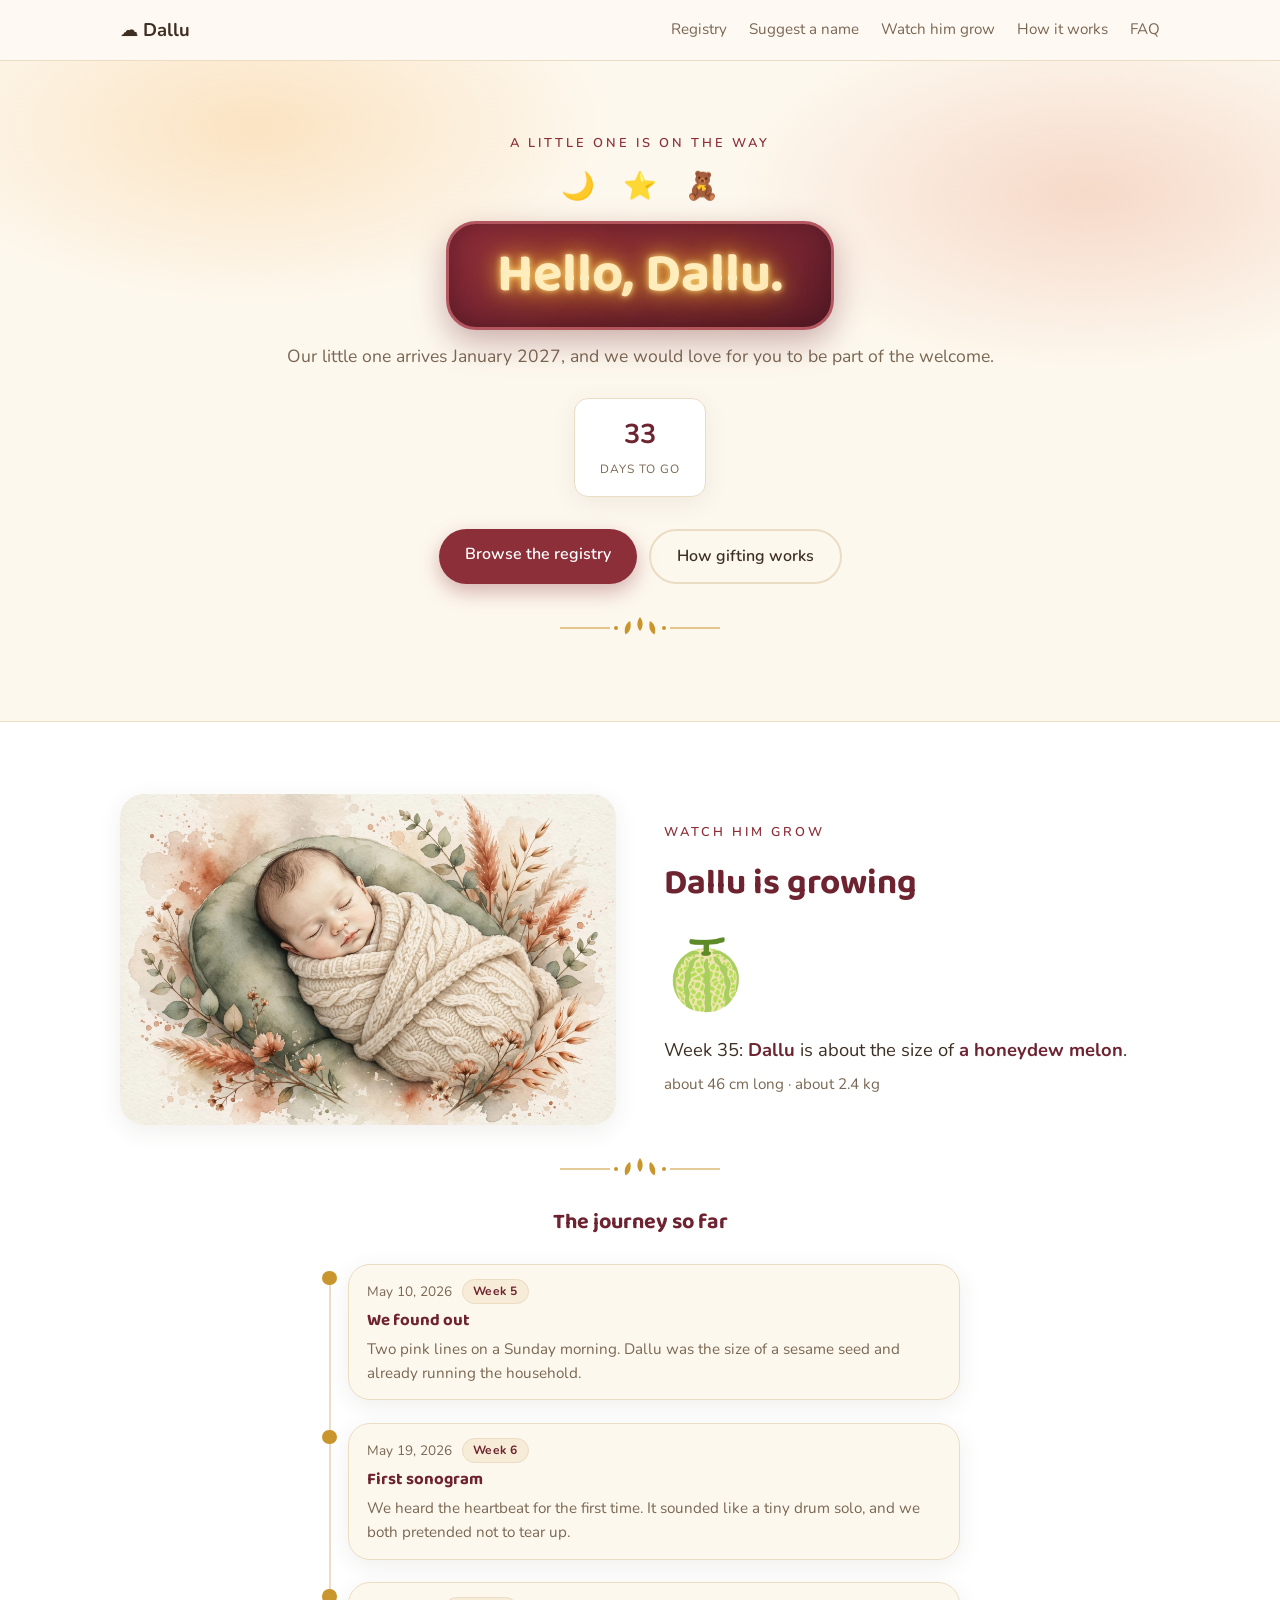
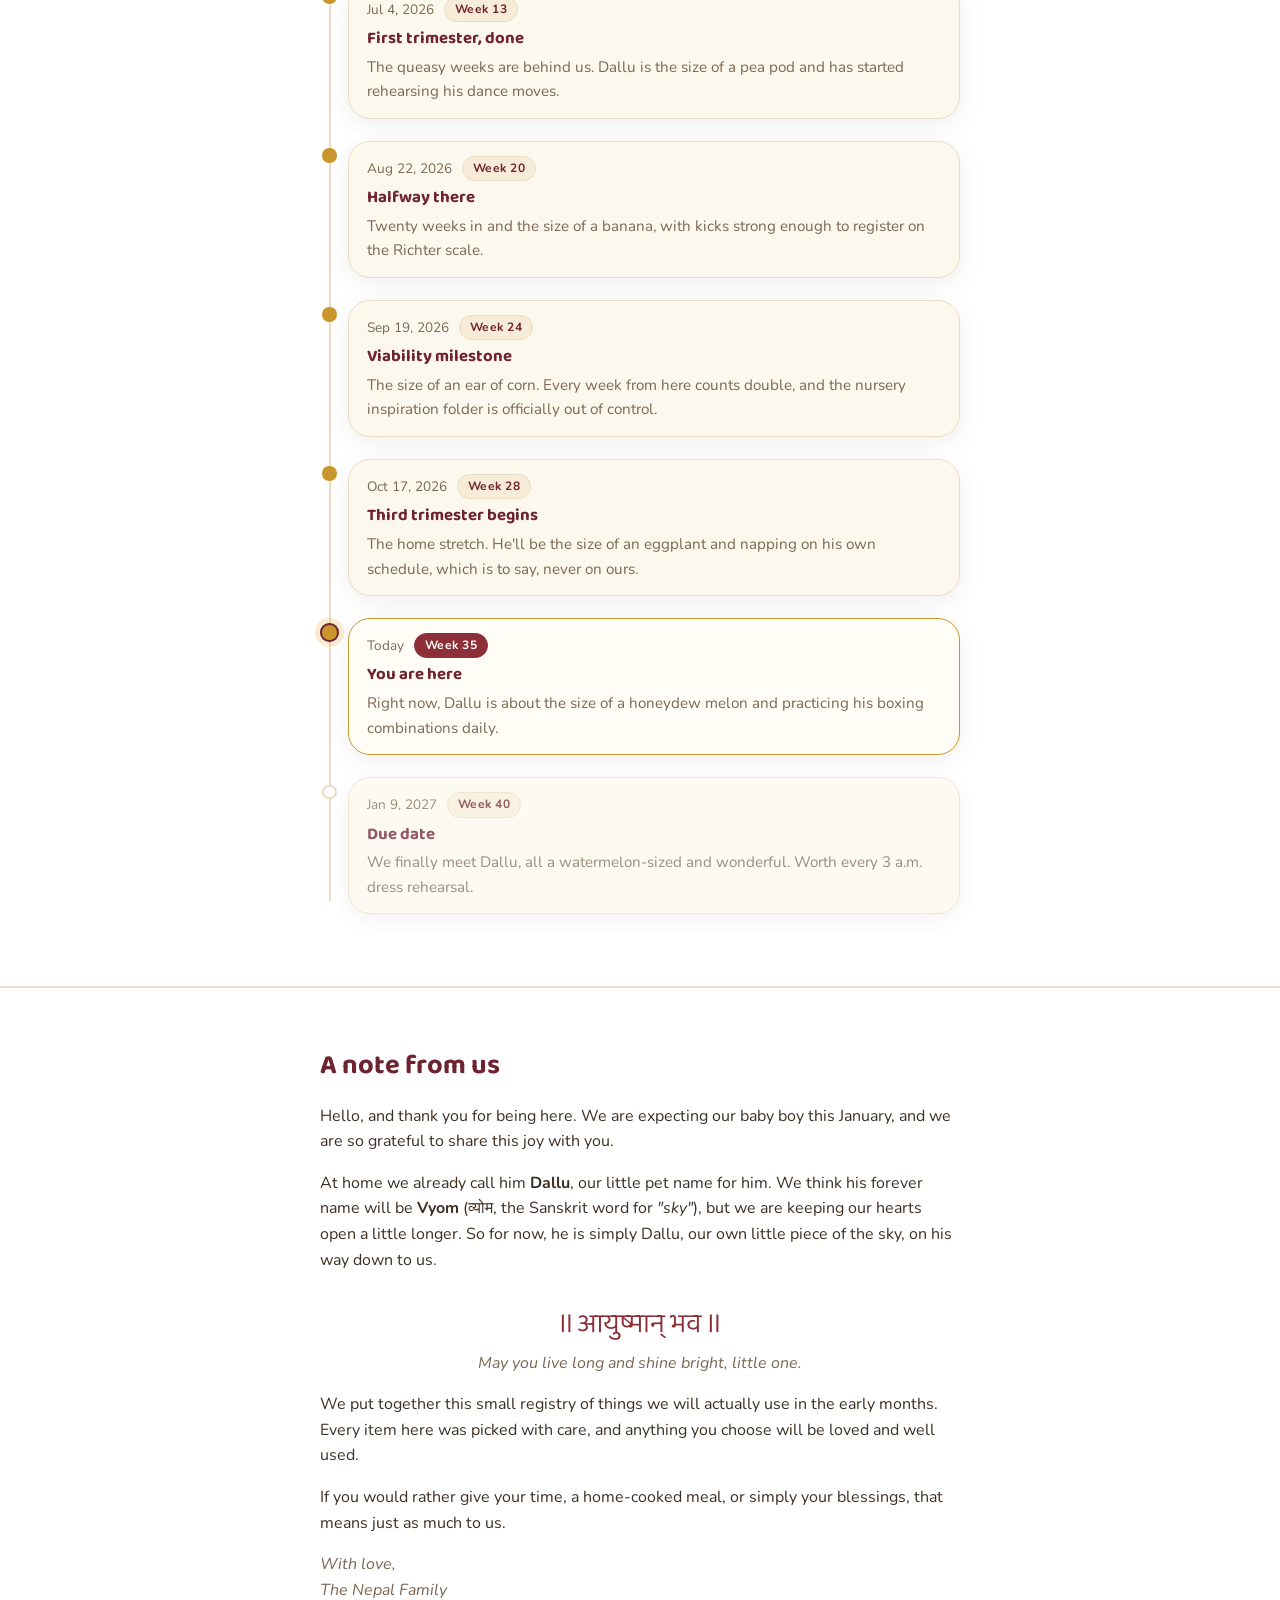
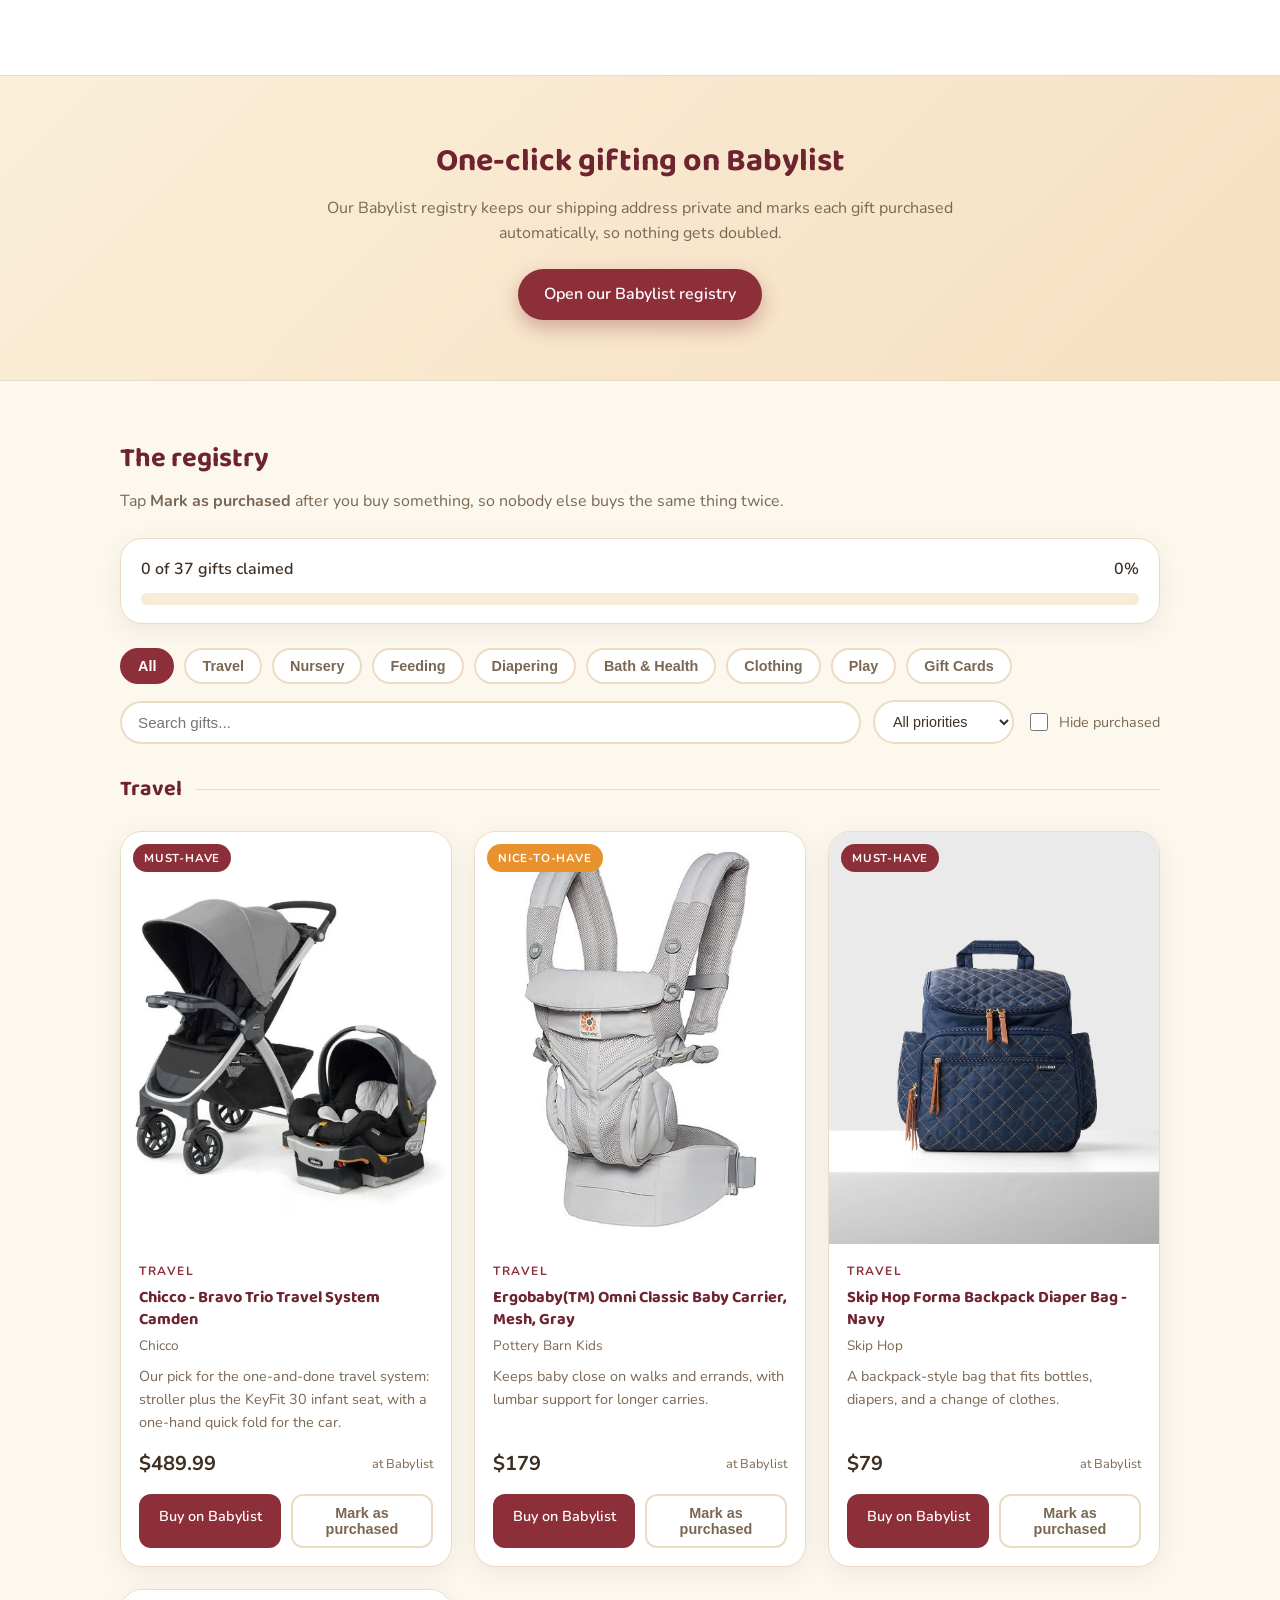
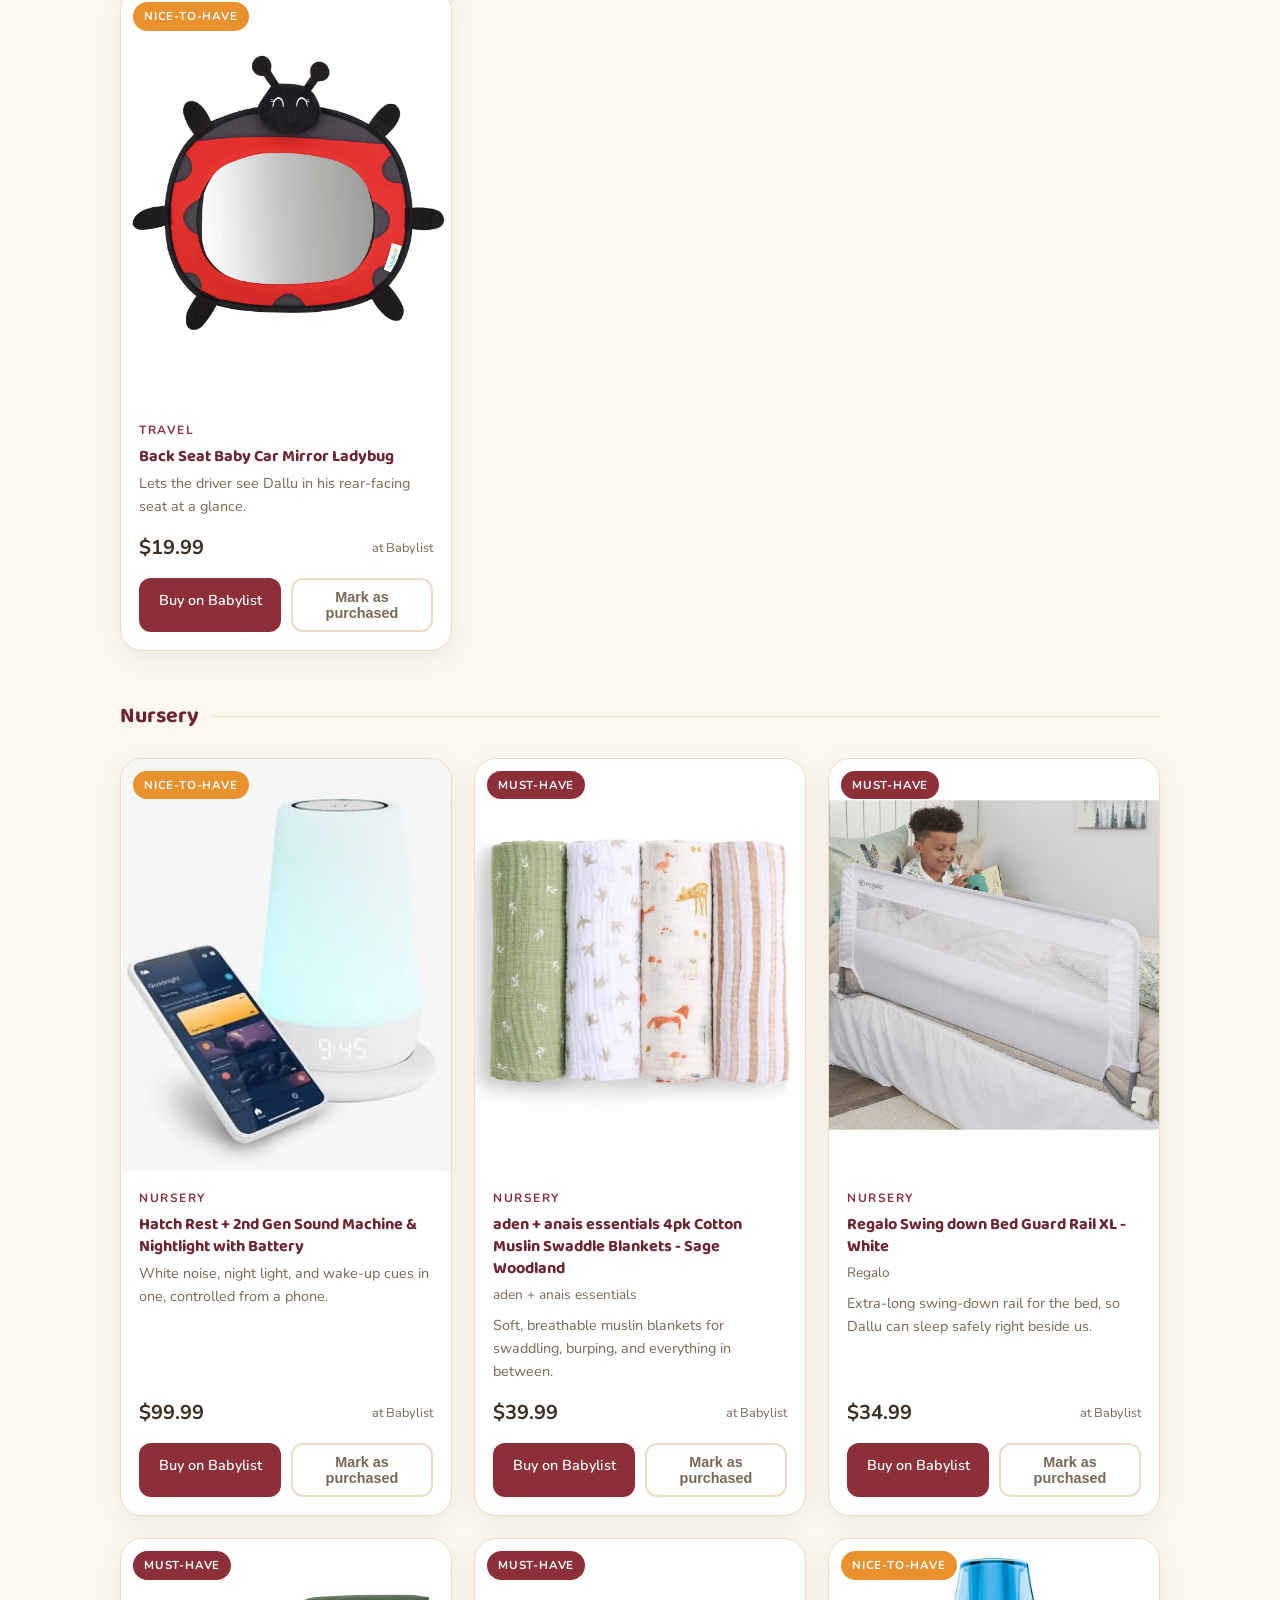
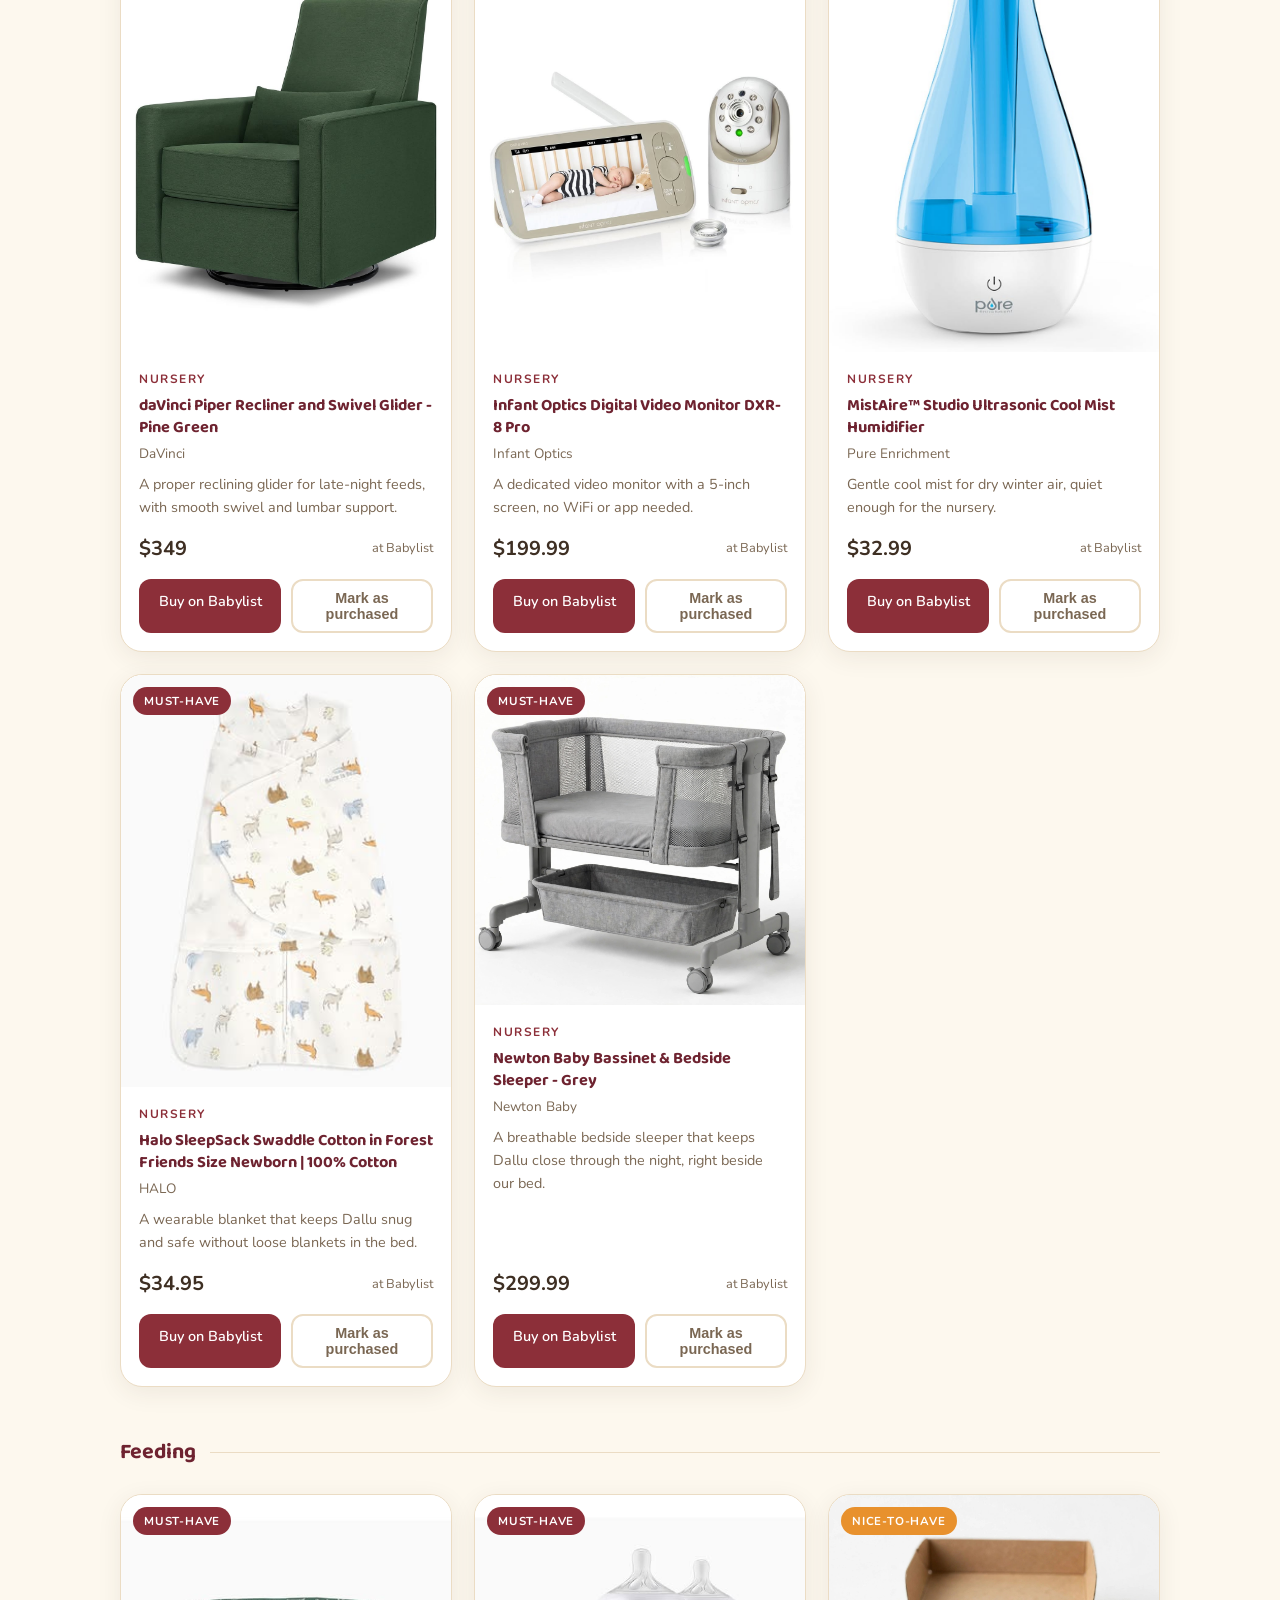
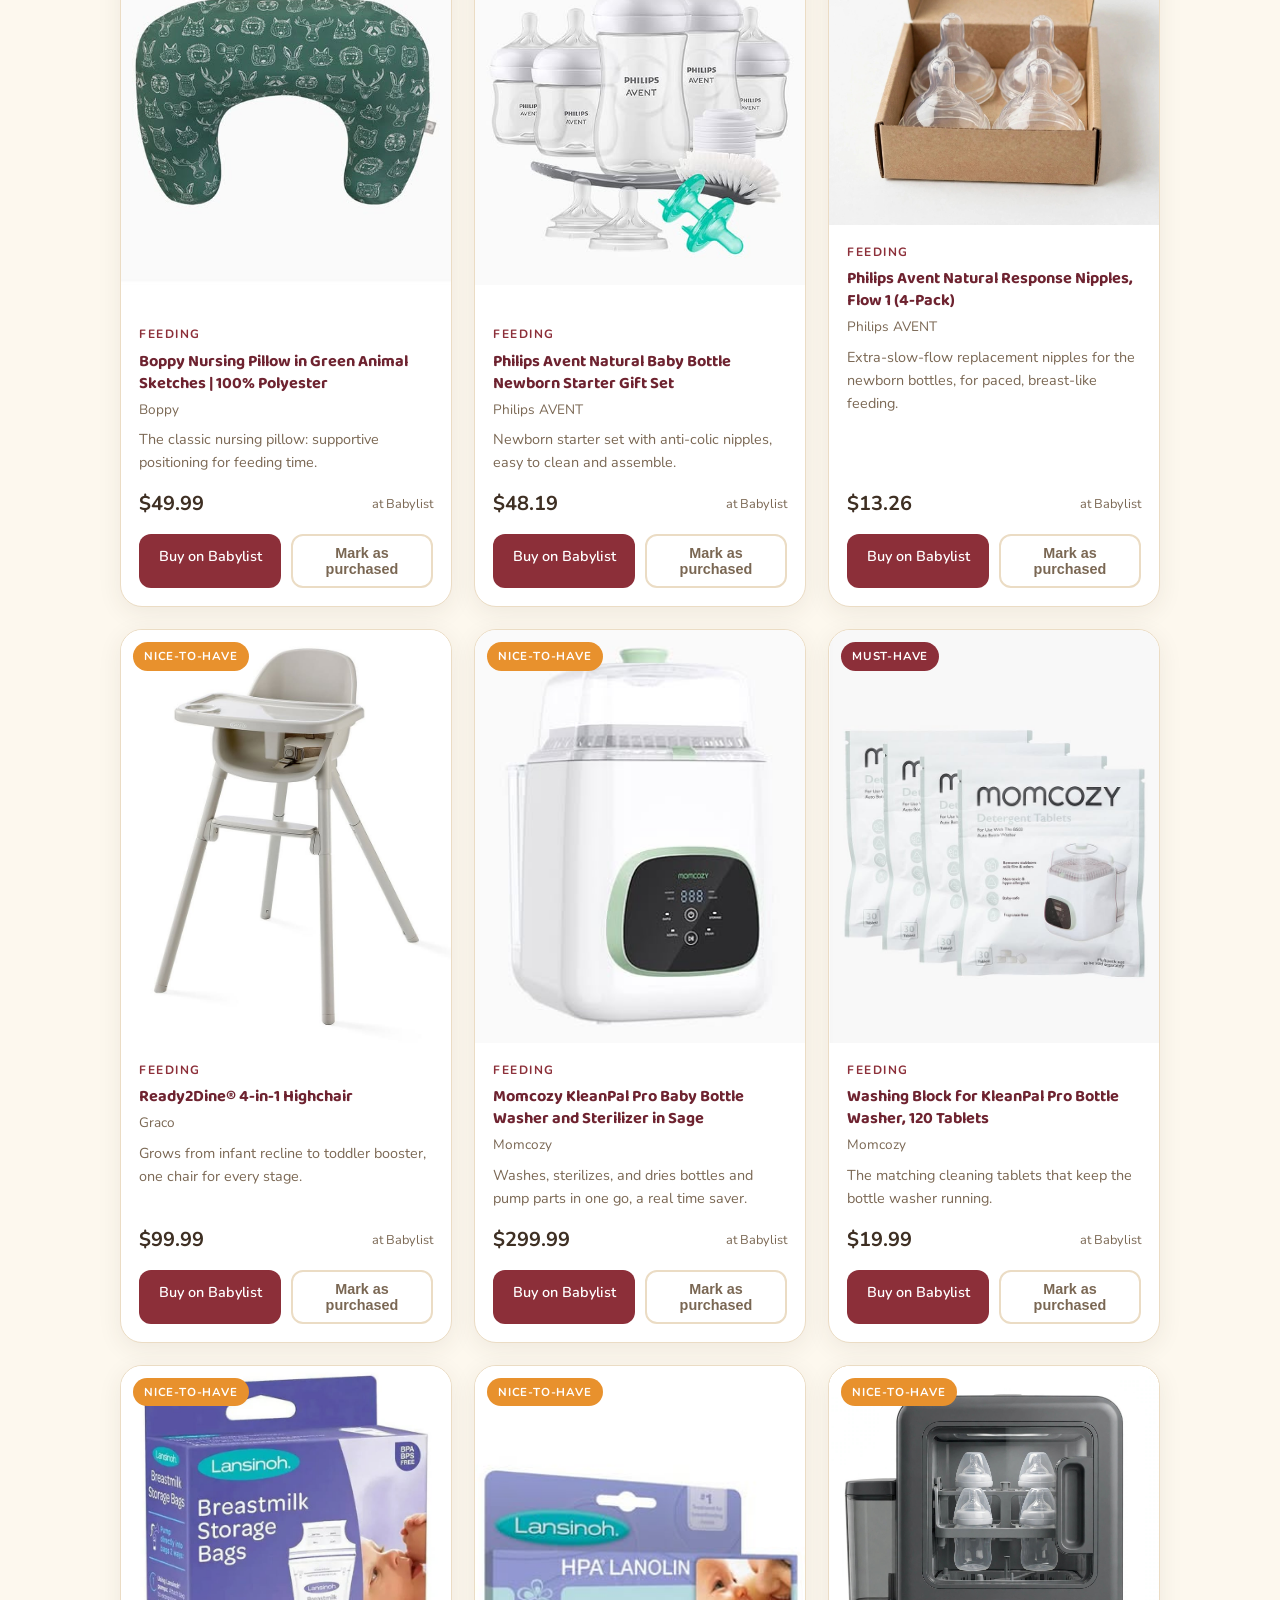
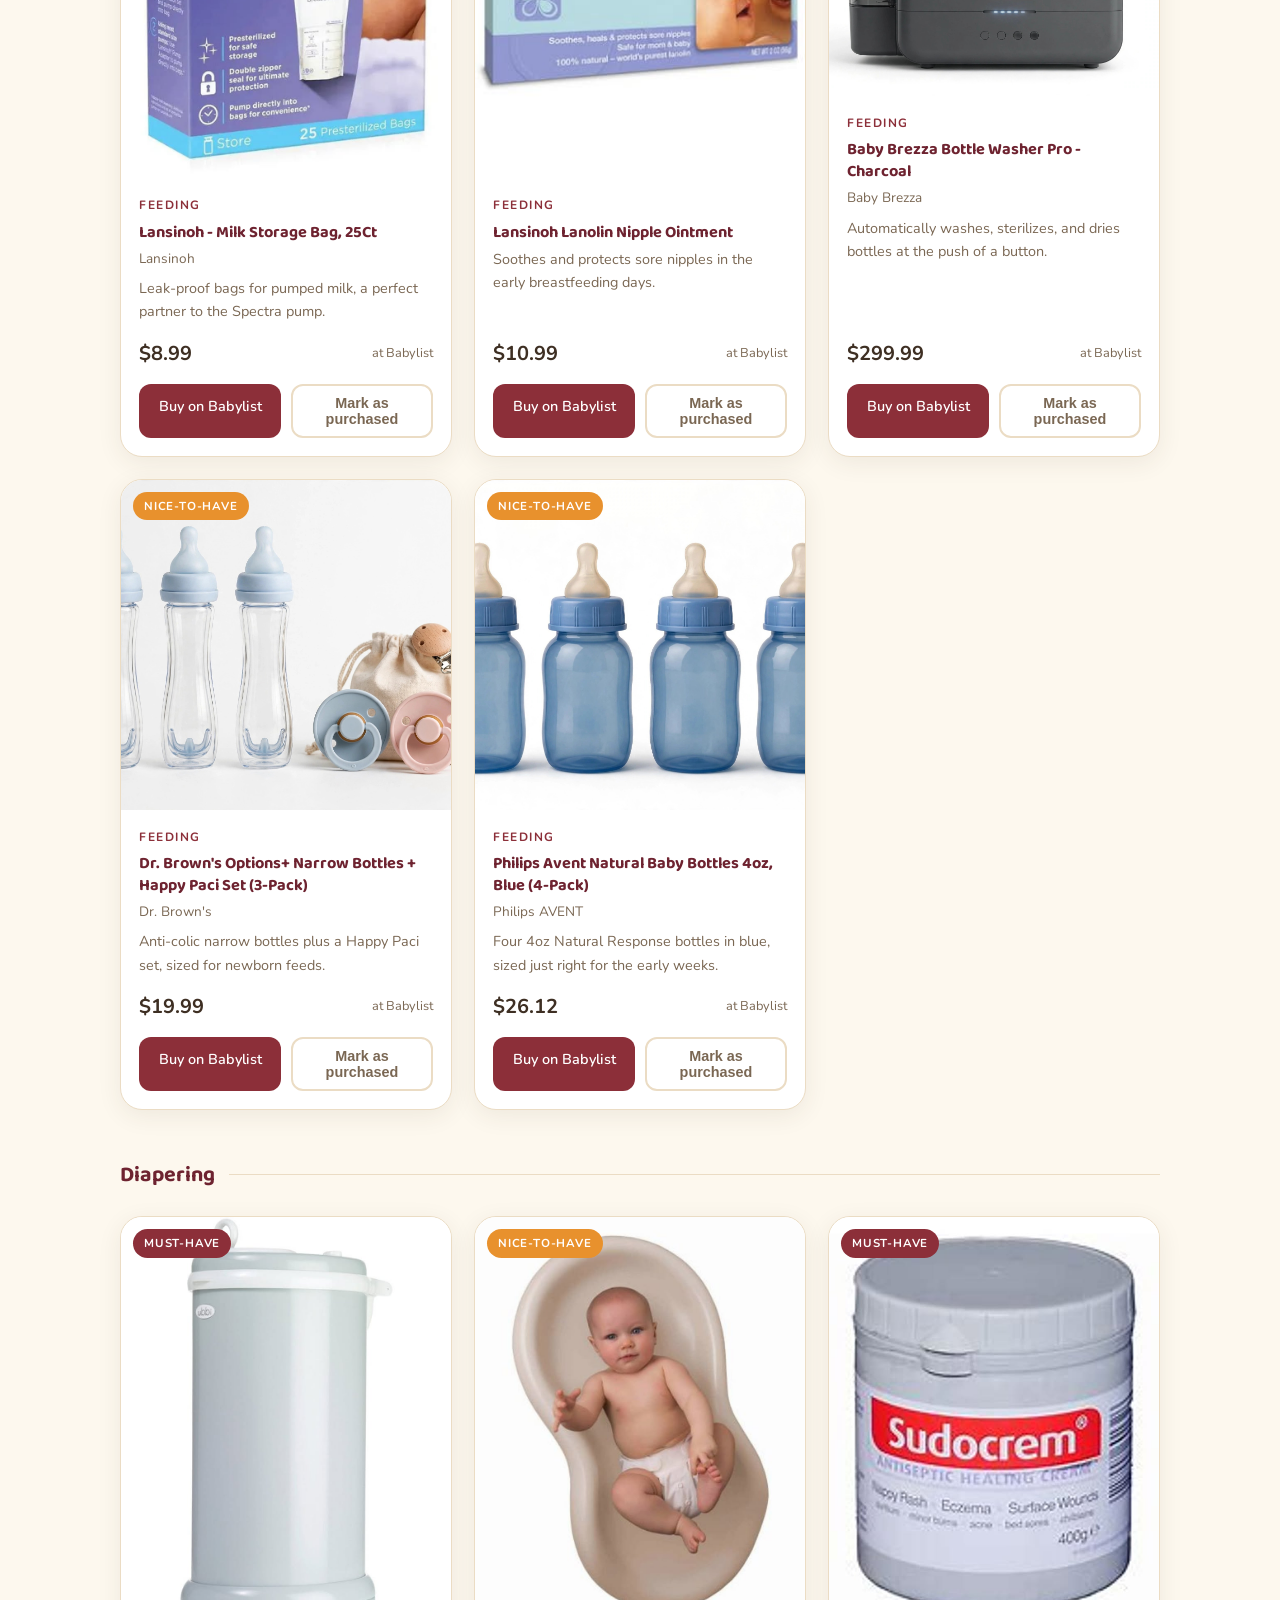
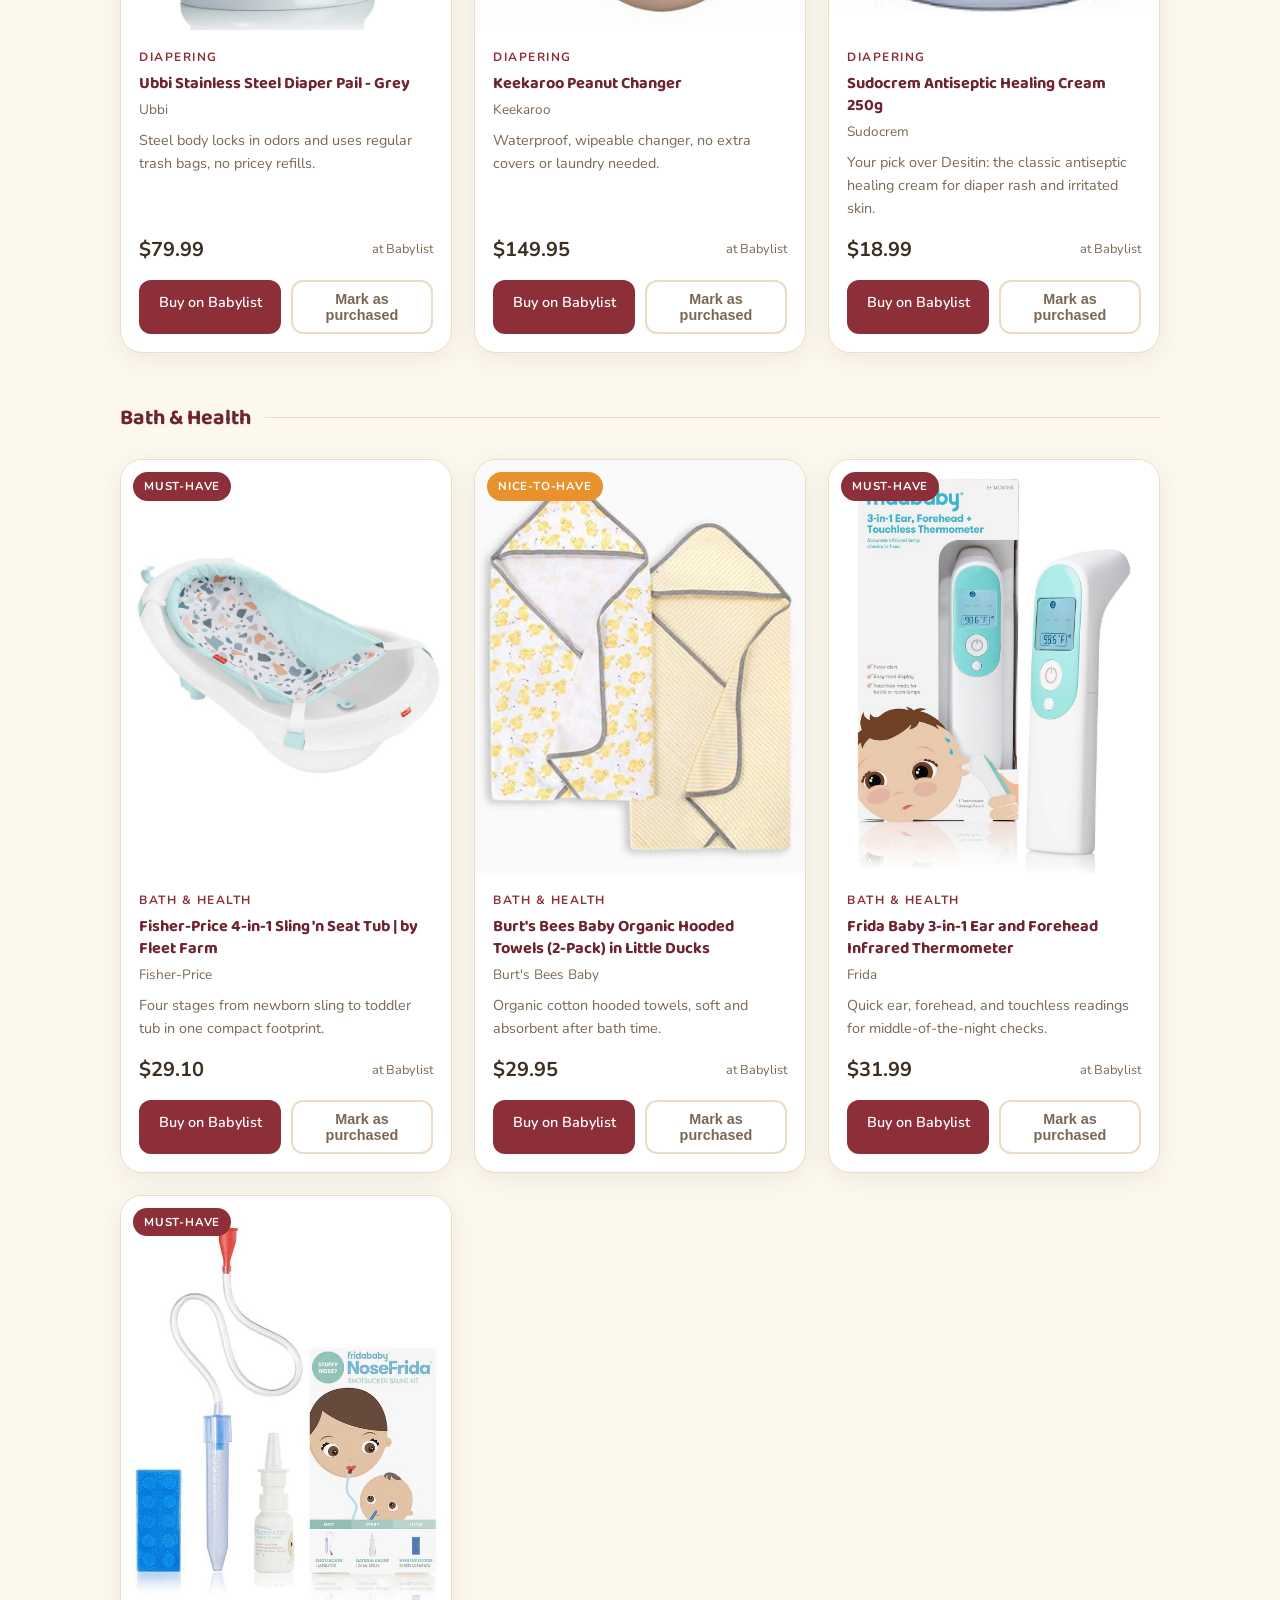
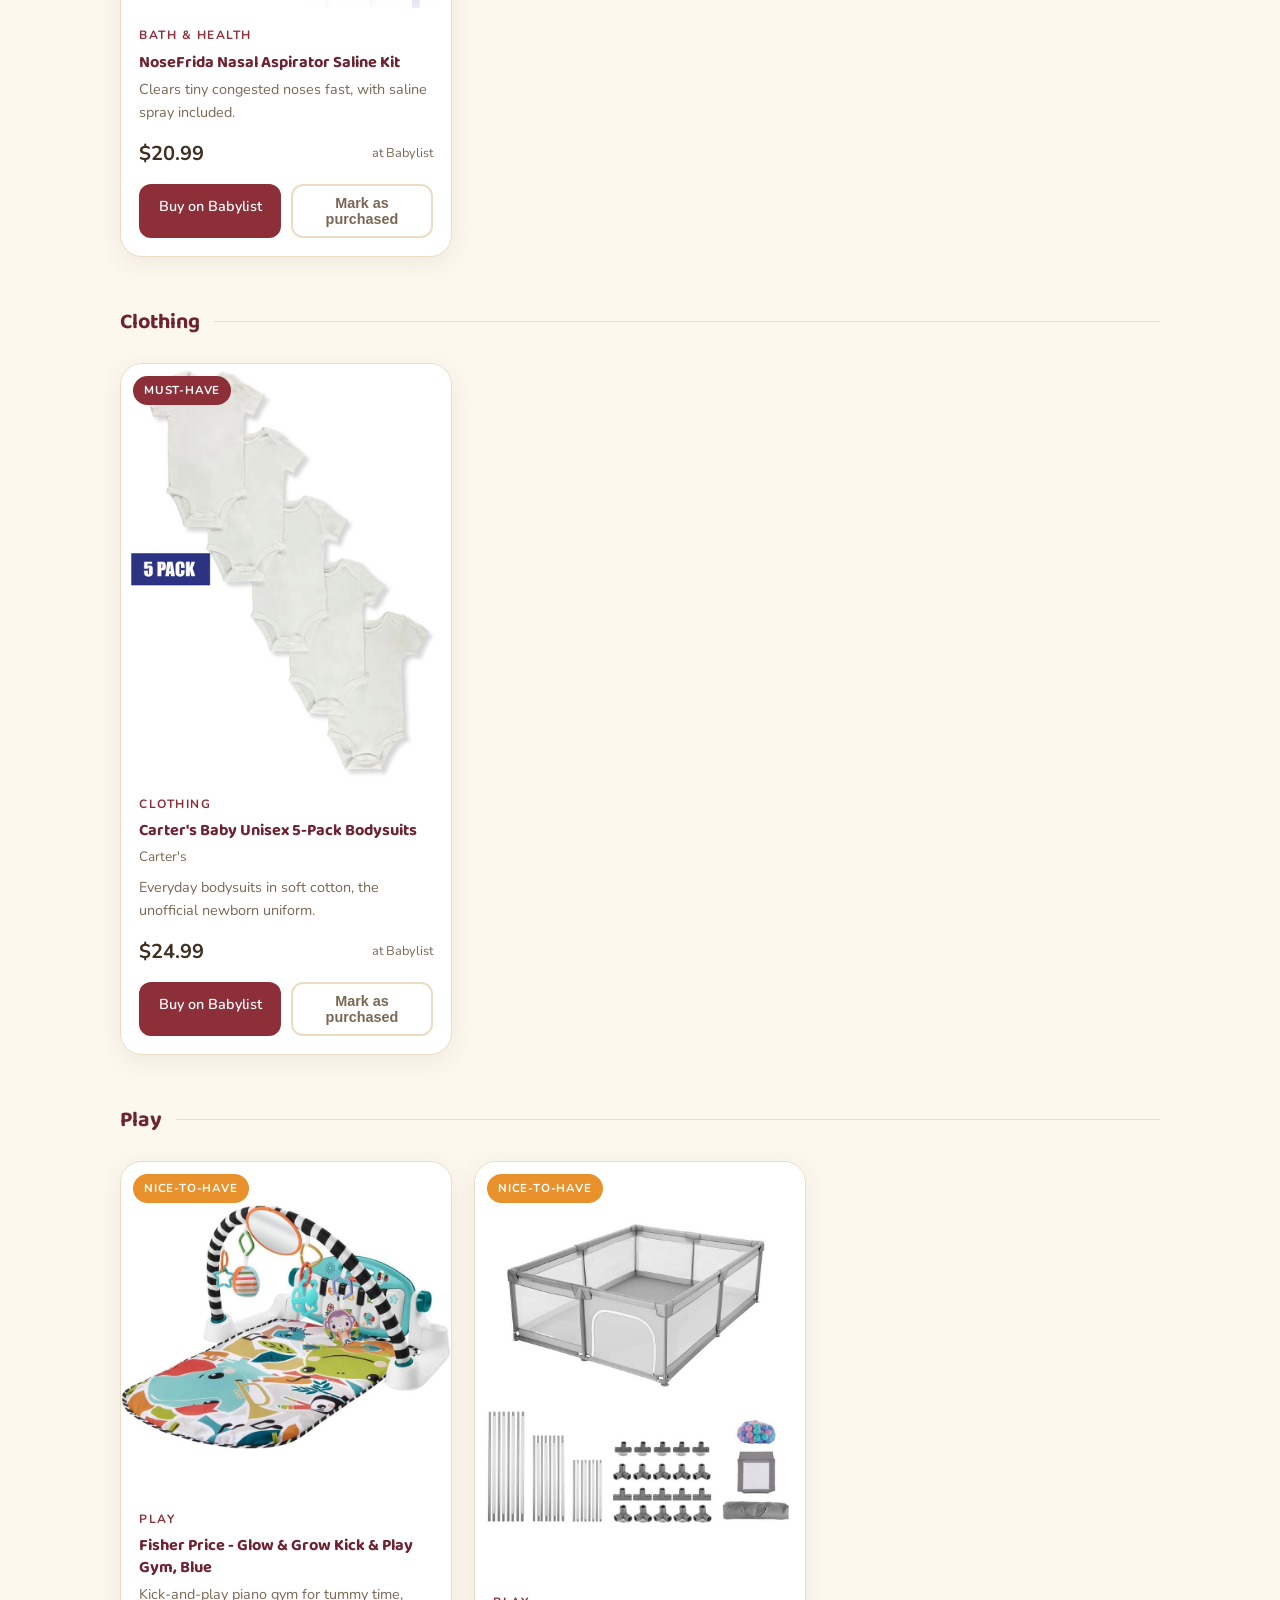
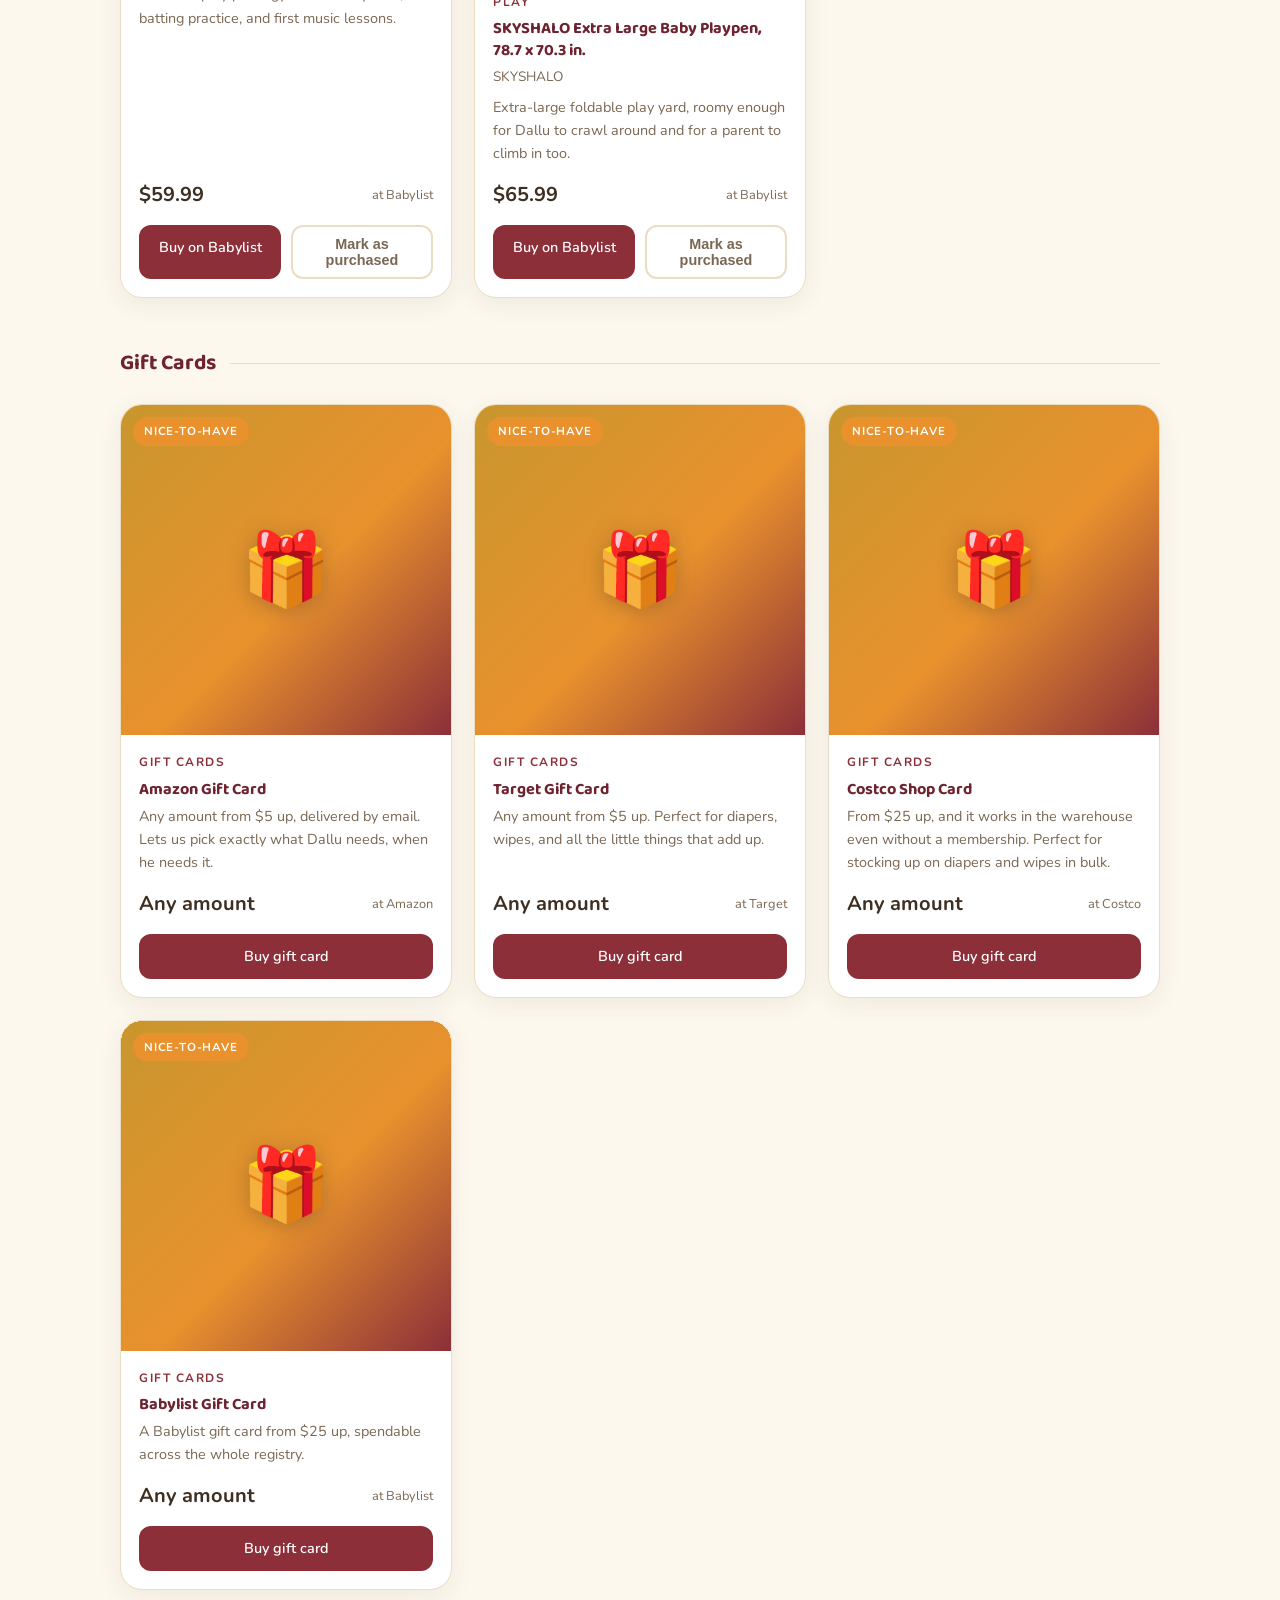
==== commit 8afa6c23: "Countdown shows days only" ====
--- a/index.html
+++ b/index.html
@@ -36,10 +36,7 @@
       <h1 class="live-sign"><span class="sign-text">Hello, <span id="heroBaby">Dallu</span>.</span></h1>
       <p class="hero-sub">Our little one arrives <span id="heroMonth">January 2027</span>, and we would love for you to be part of the welcome.</p>
       <div class="countdown" id="countdown" aria-label="Countdown to the due date">
-        <div class="cd-box"><span class="cd-num" id="cd-days">–</span><span class="cd-label">days</span></div>
-        <div class="cd-box"><span class="cd-num" id="cd-hours">–</span><span class="cd-label">hours</span></div>
-        <div class="cd-box"><span class="cd-num" id="cd-mins">–</span><span class="cd-label">minutes</span></div>
-        <div class="cd-box"><span class="cd-num" id="cd-secs">–</span><span class="cd-label">seconds</span></div>
+        <div class="cd-box cd-days-only"><span class="cd-num" id="cd-days">–</span><span class="cd-label">days to go</span></div>
       </div>
       <div class="hero-cta">
         <a class="btn btn-primary" href="#registry">Browse the registry</a>
--- a/styles.css
+++ b/styles.css
@@ -104,6 +104,7 @@
 }
 .cd-num { display: block; font-size: 1.7rem; font-weight: 700; color: var(--maroon-dark); font-variant-numeric: tabular-nums; }
 .cd-label { font-size: 0.75rem; text-transform: uppercase; letter-spacing: 1px; color: var(--ink-soft); }
+.cd-days-only { min-width: 132px; padding: 14px 24px; }
 
 .hero-cta { display: flex; gap: 12px; justify-content: center; flex-wrap: wrap; }
 .hero-art {
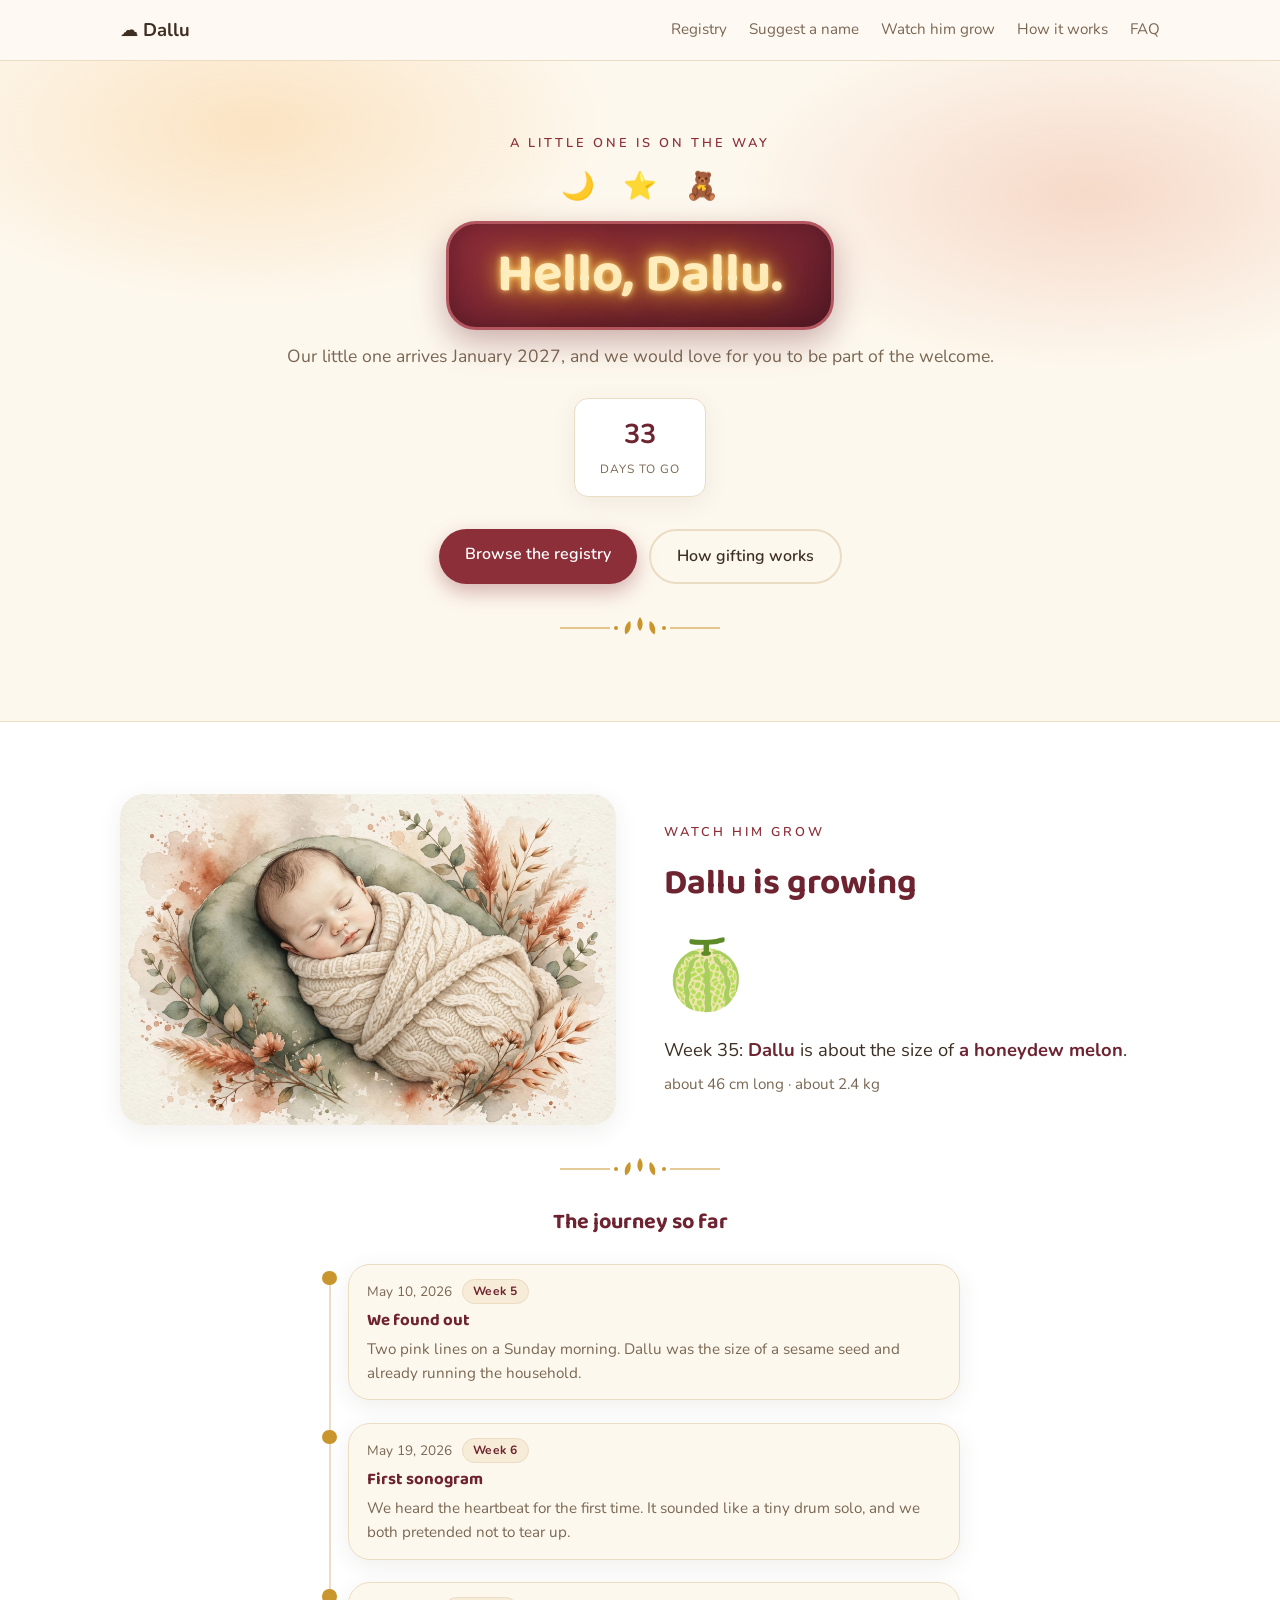
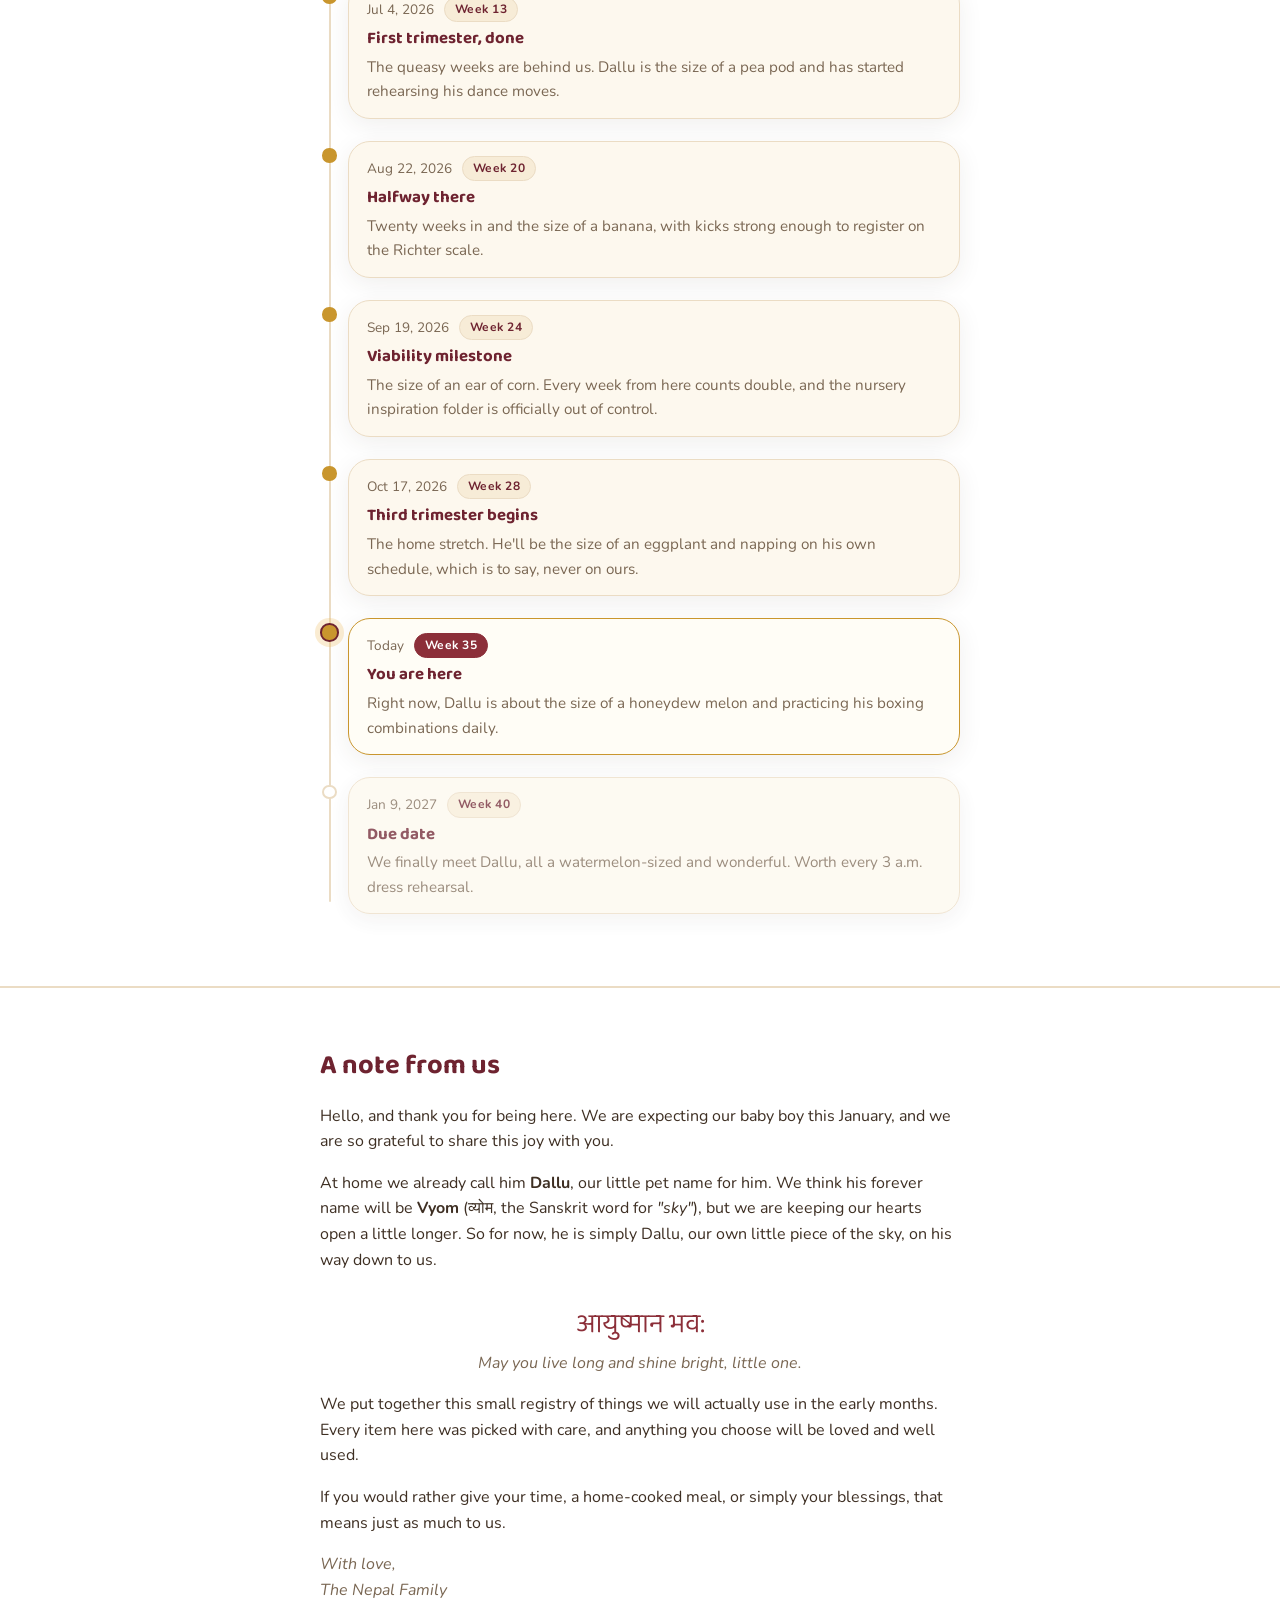
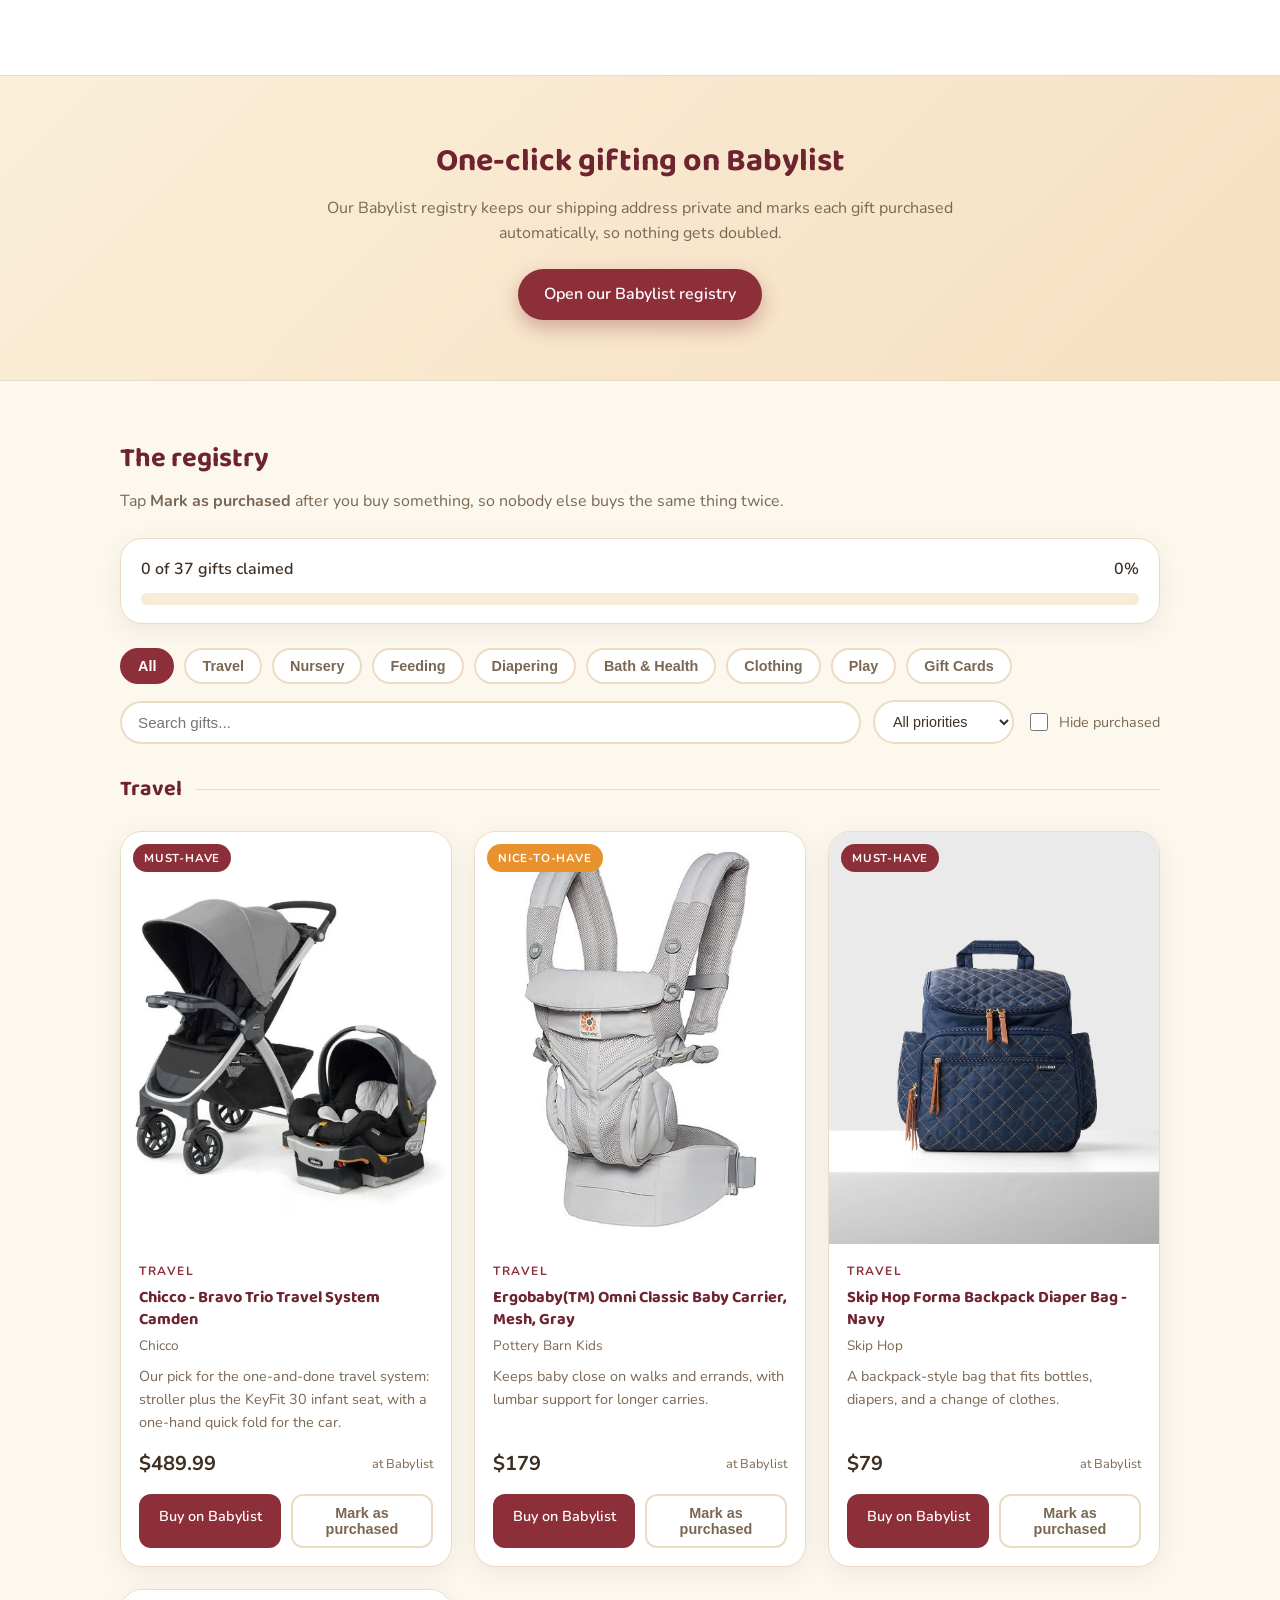
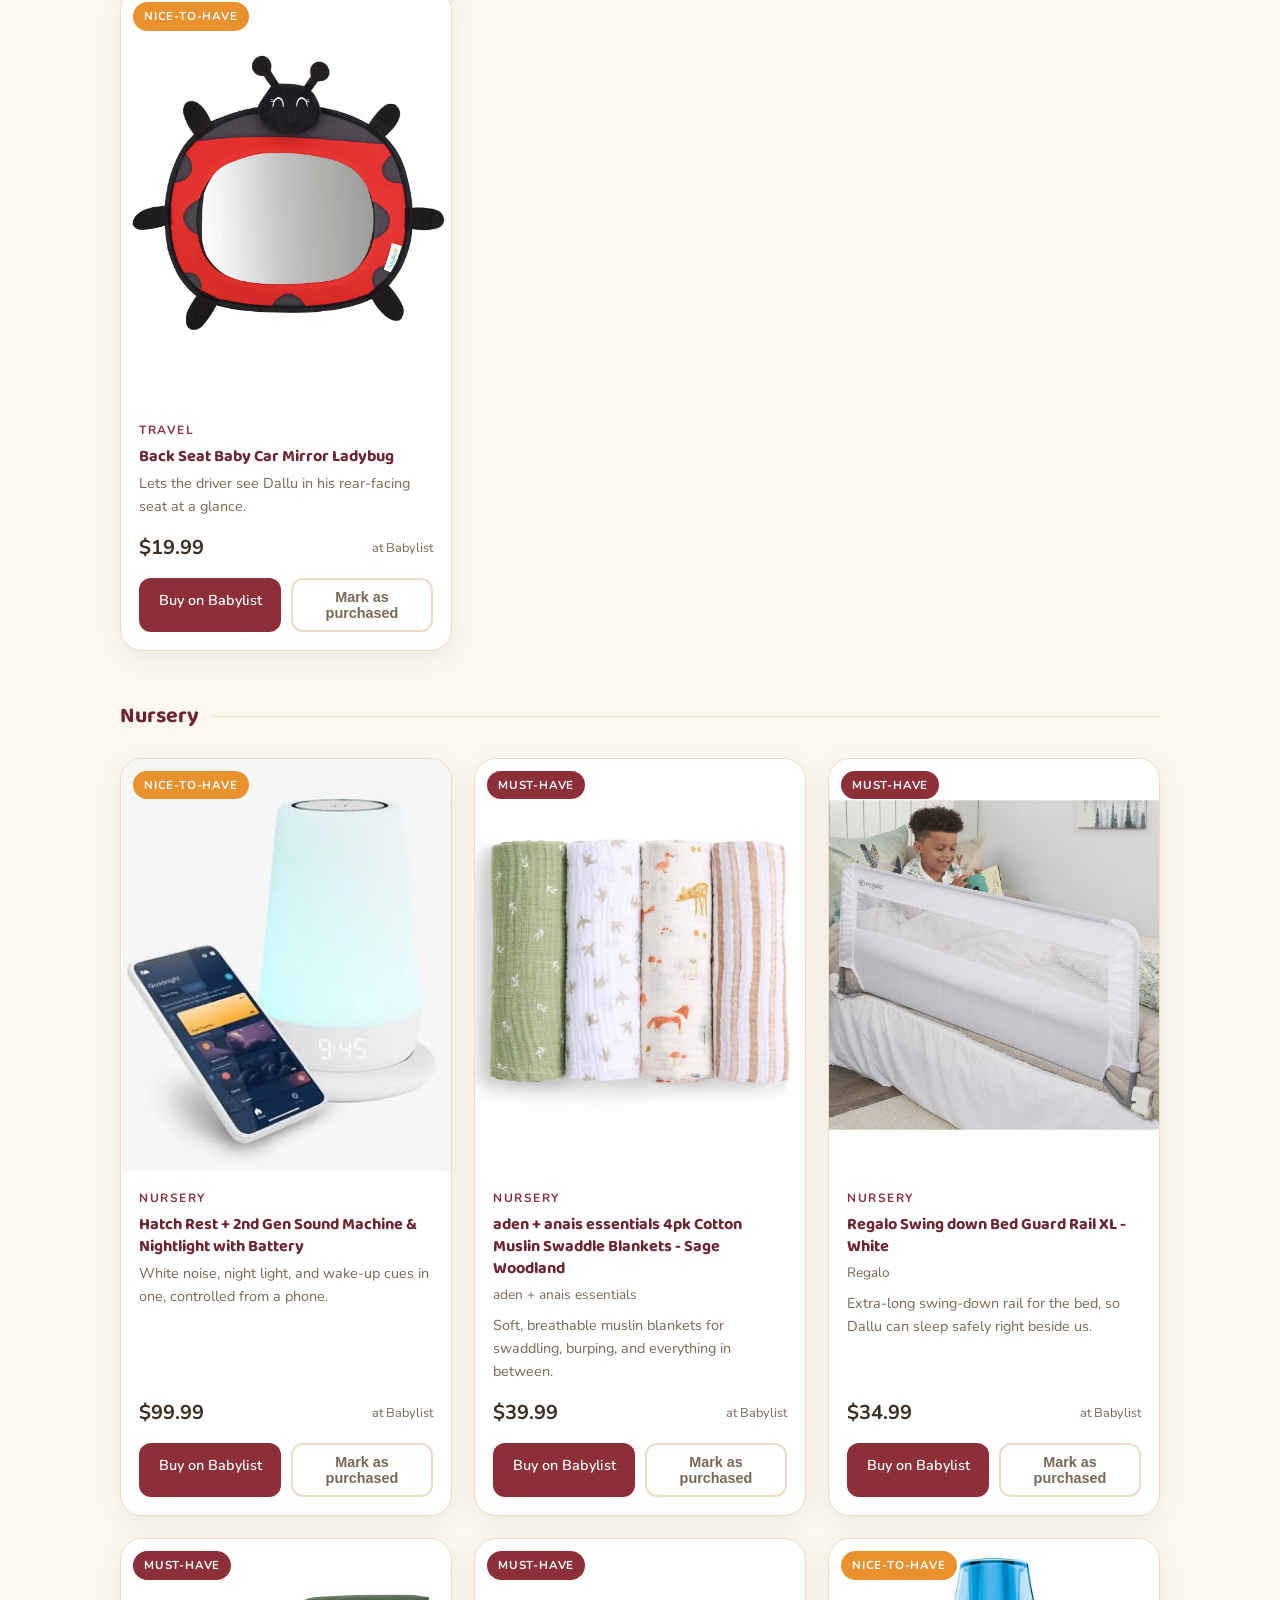
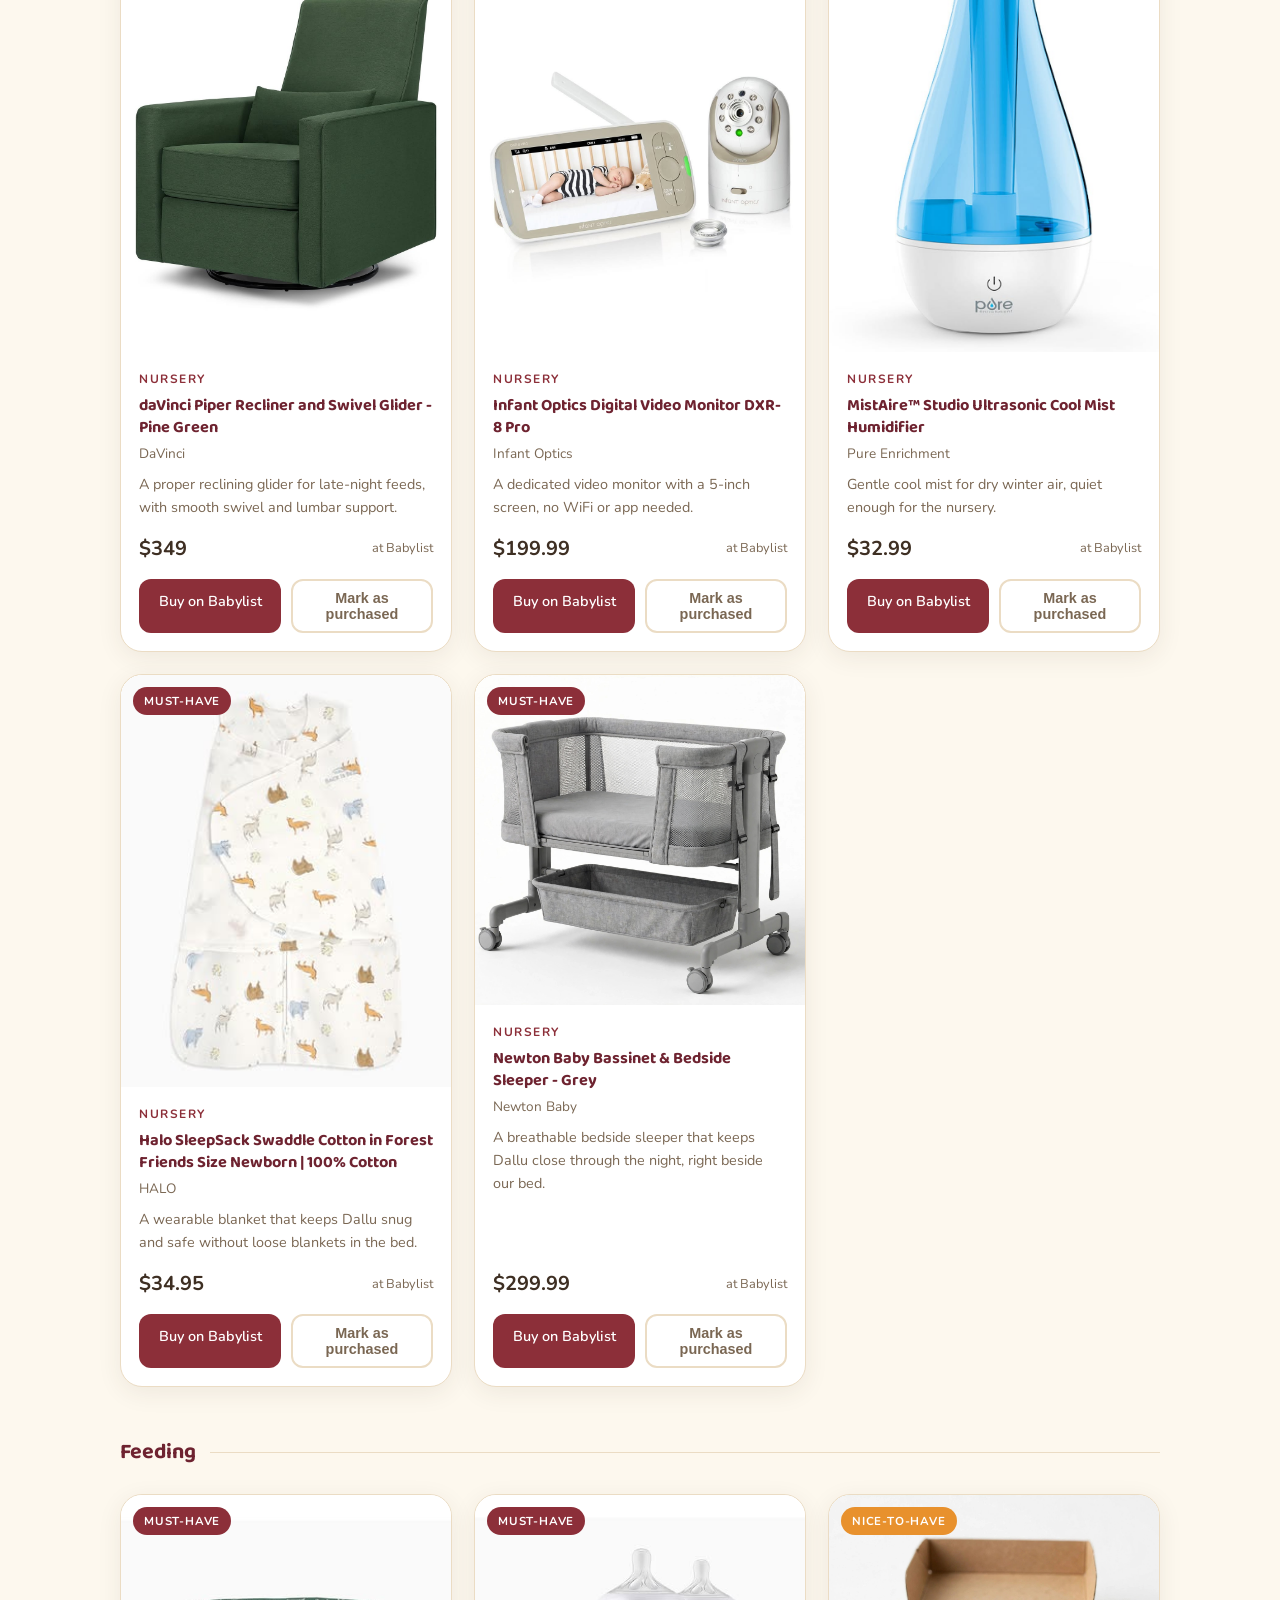
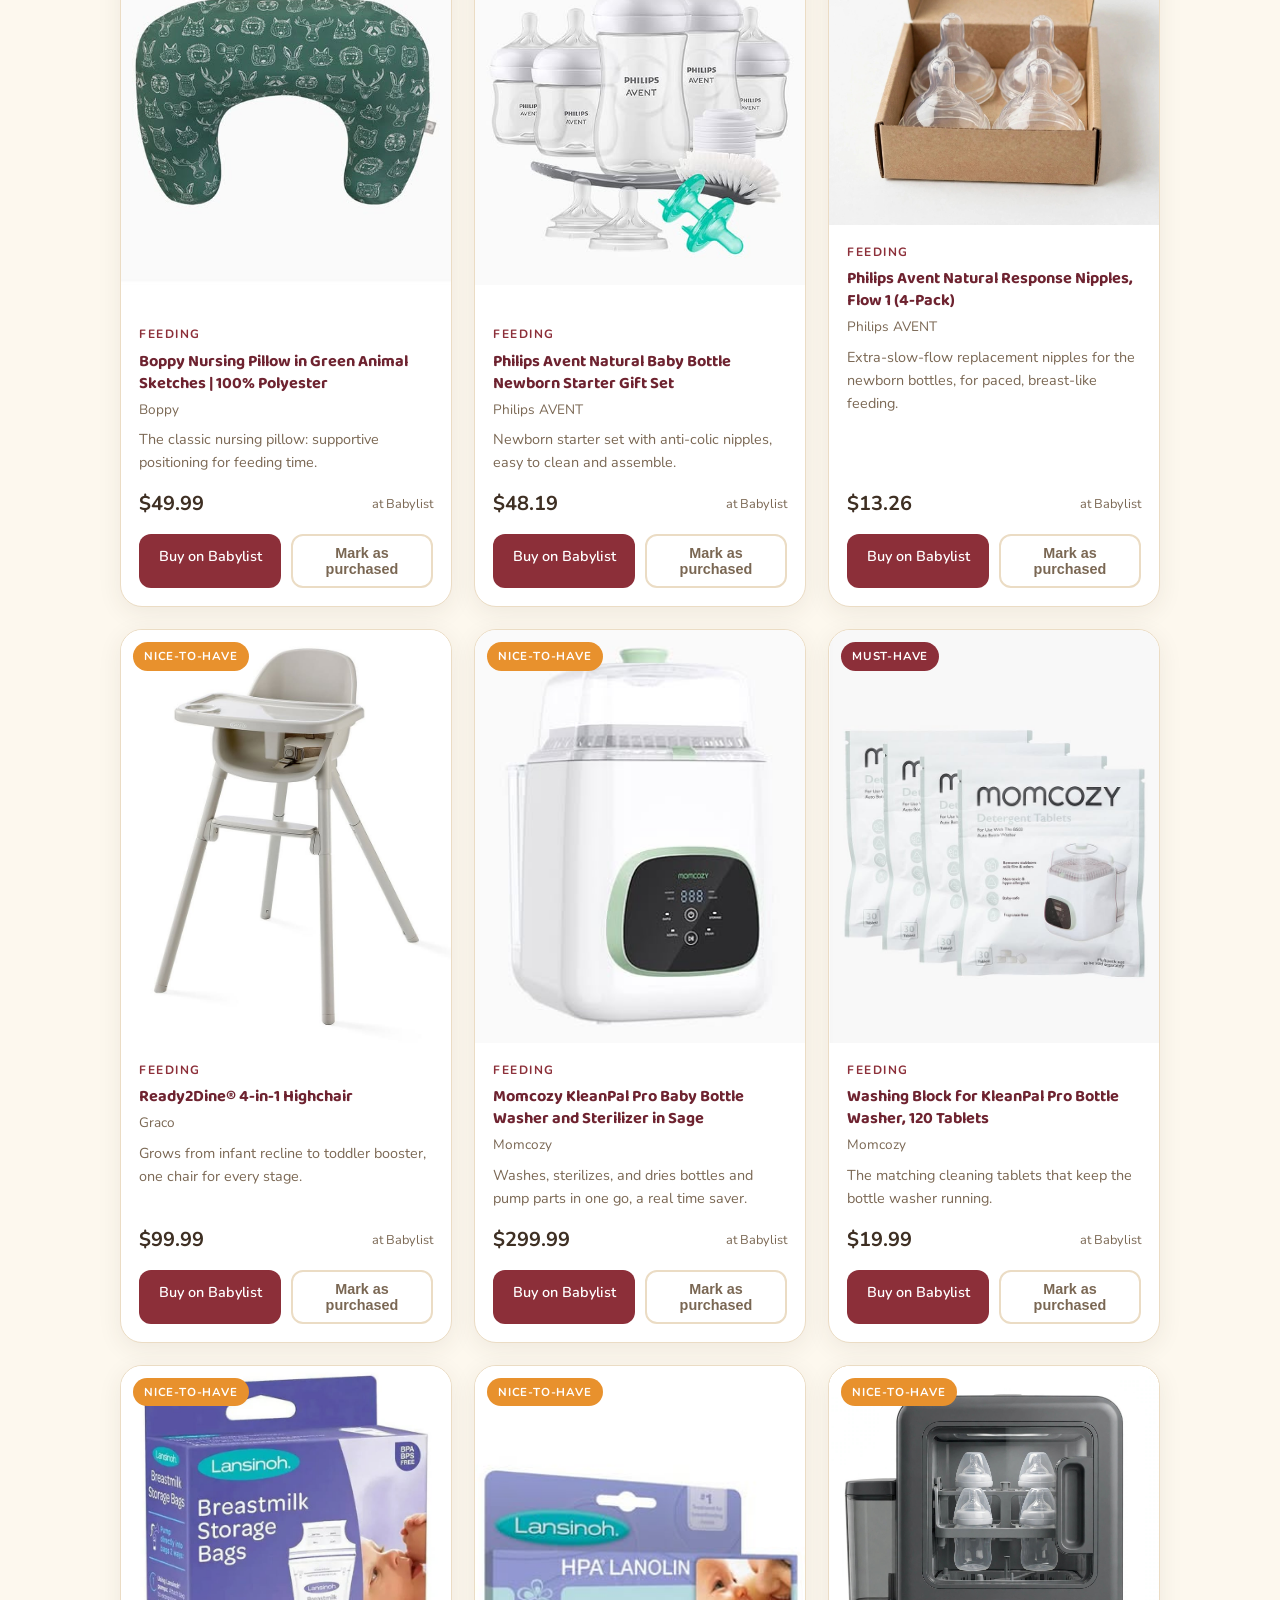
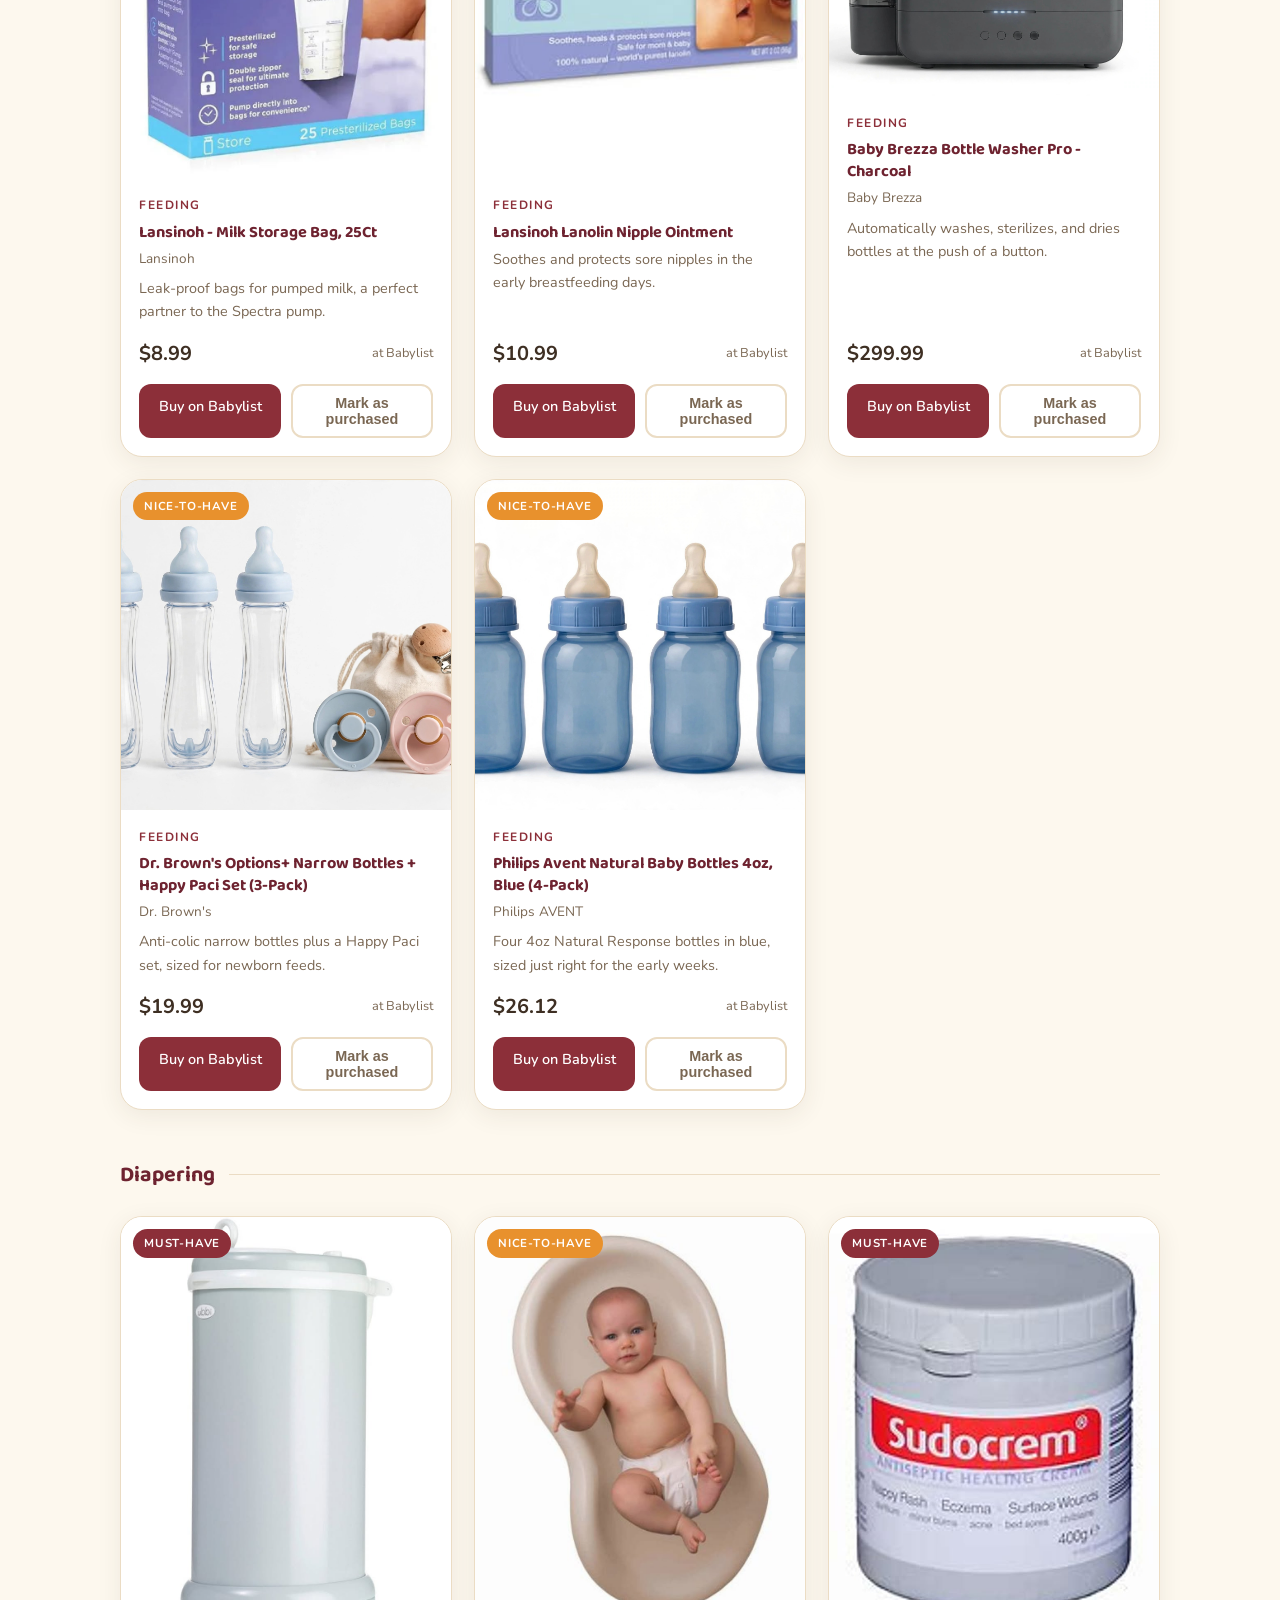
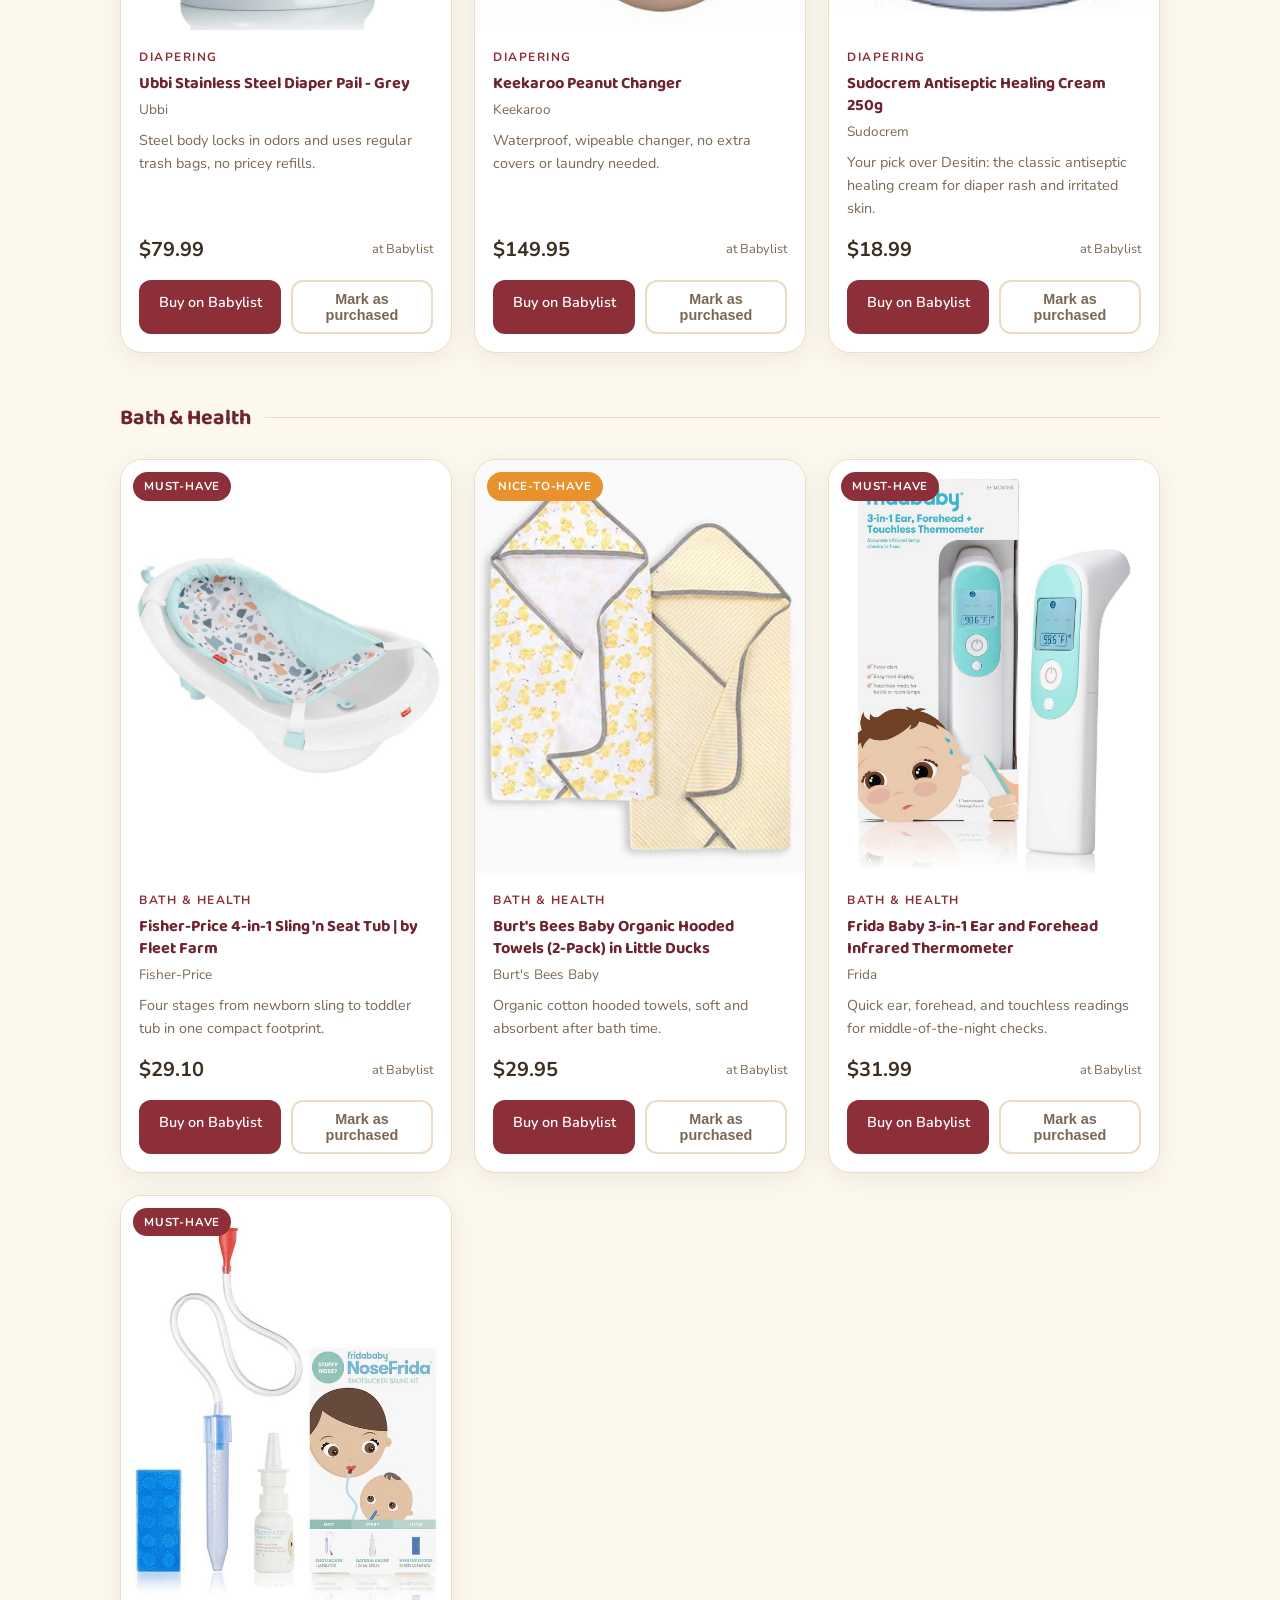
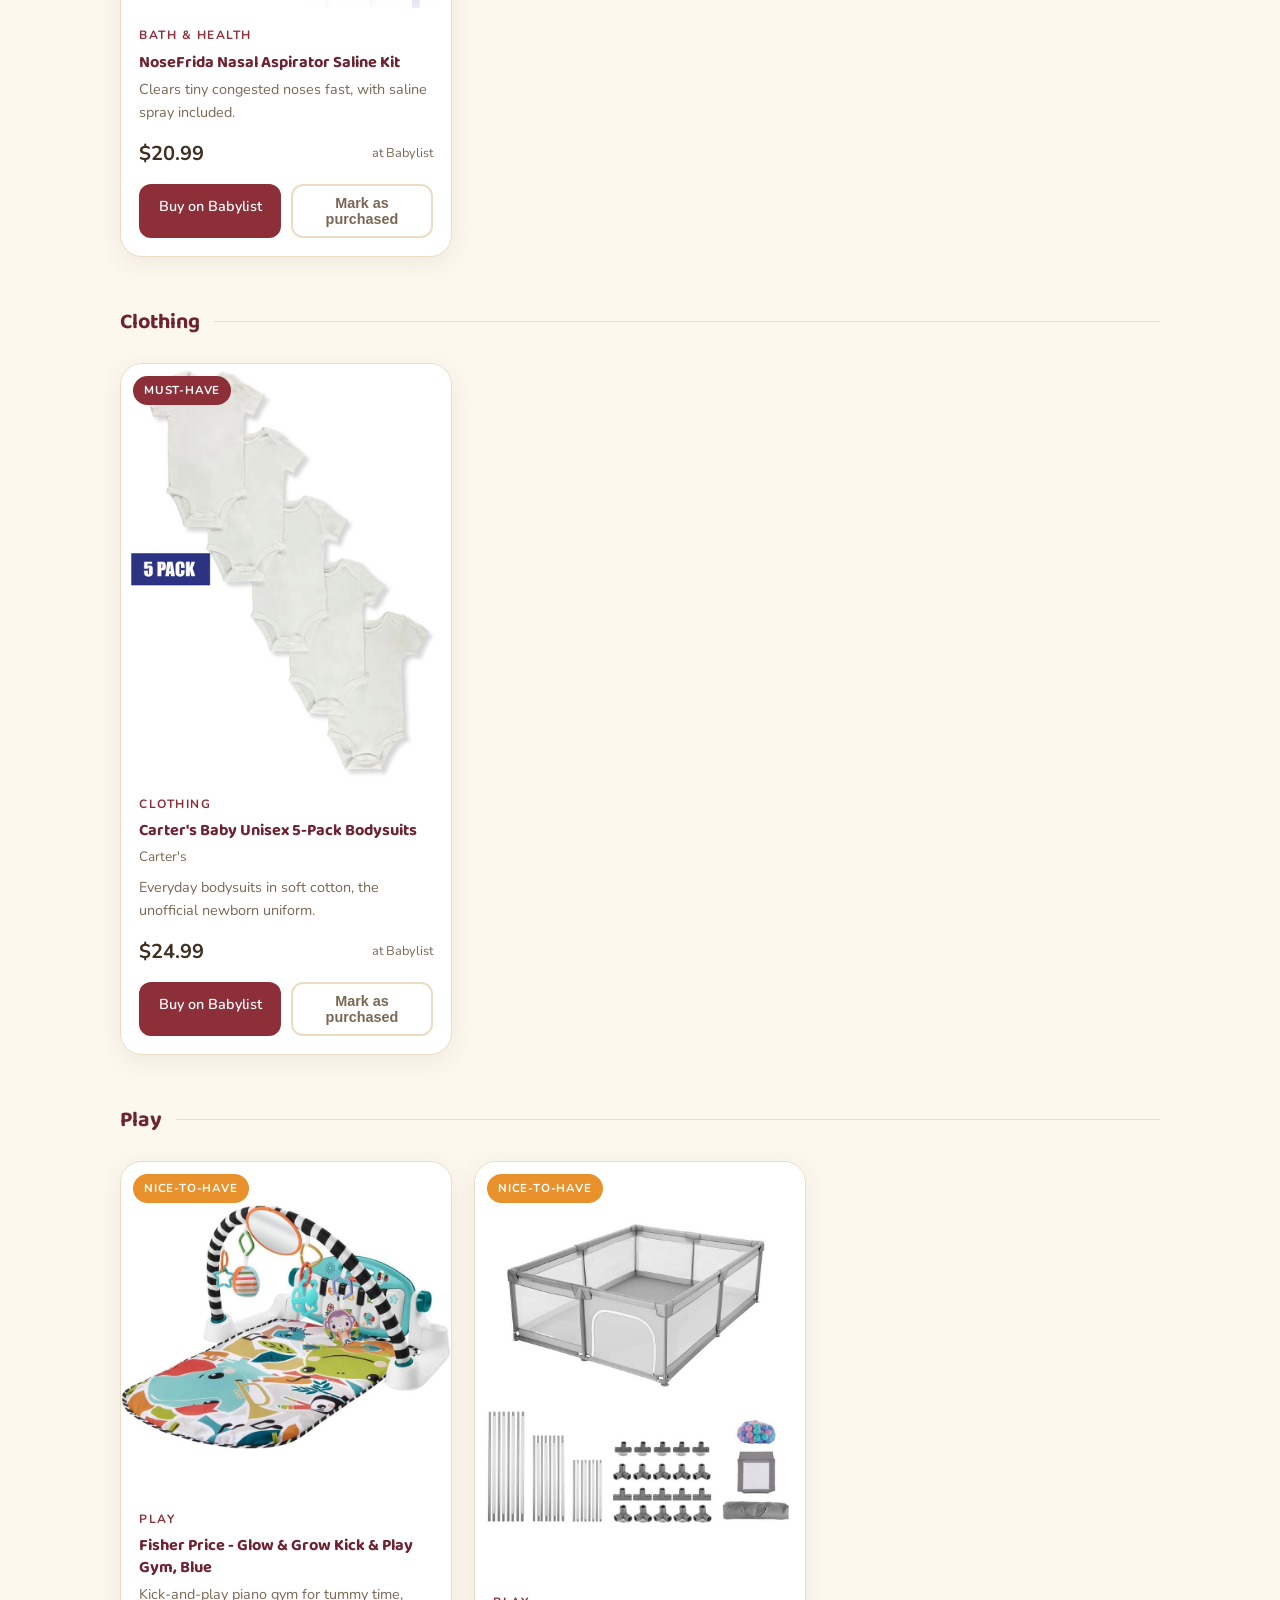
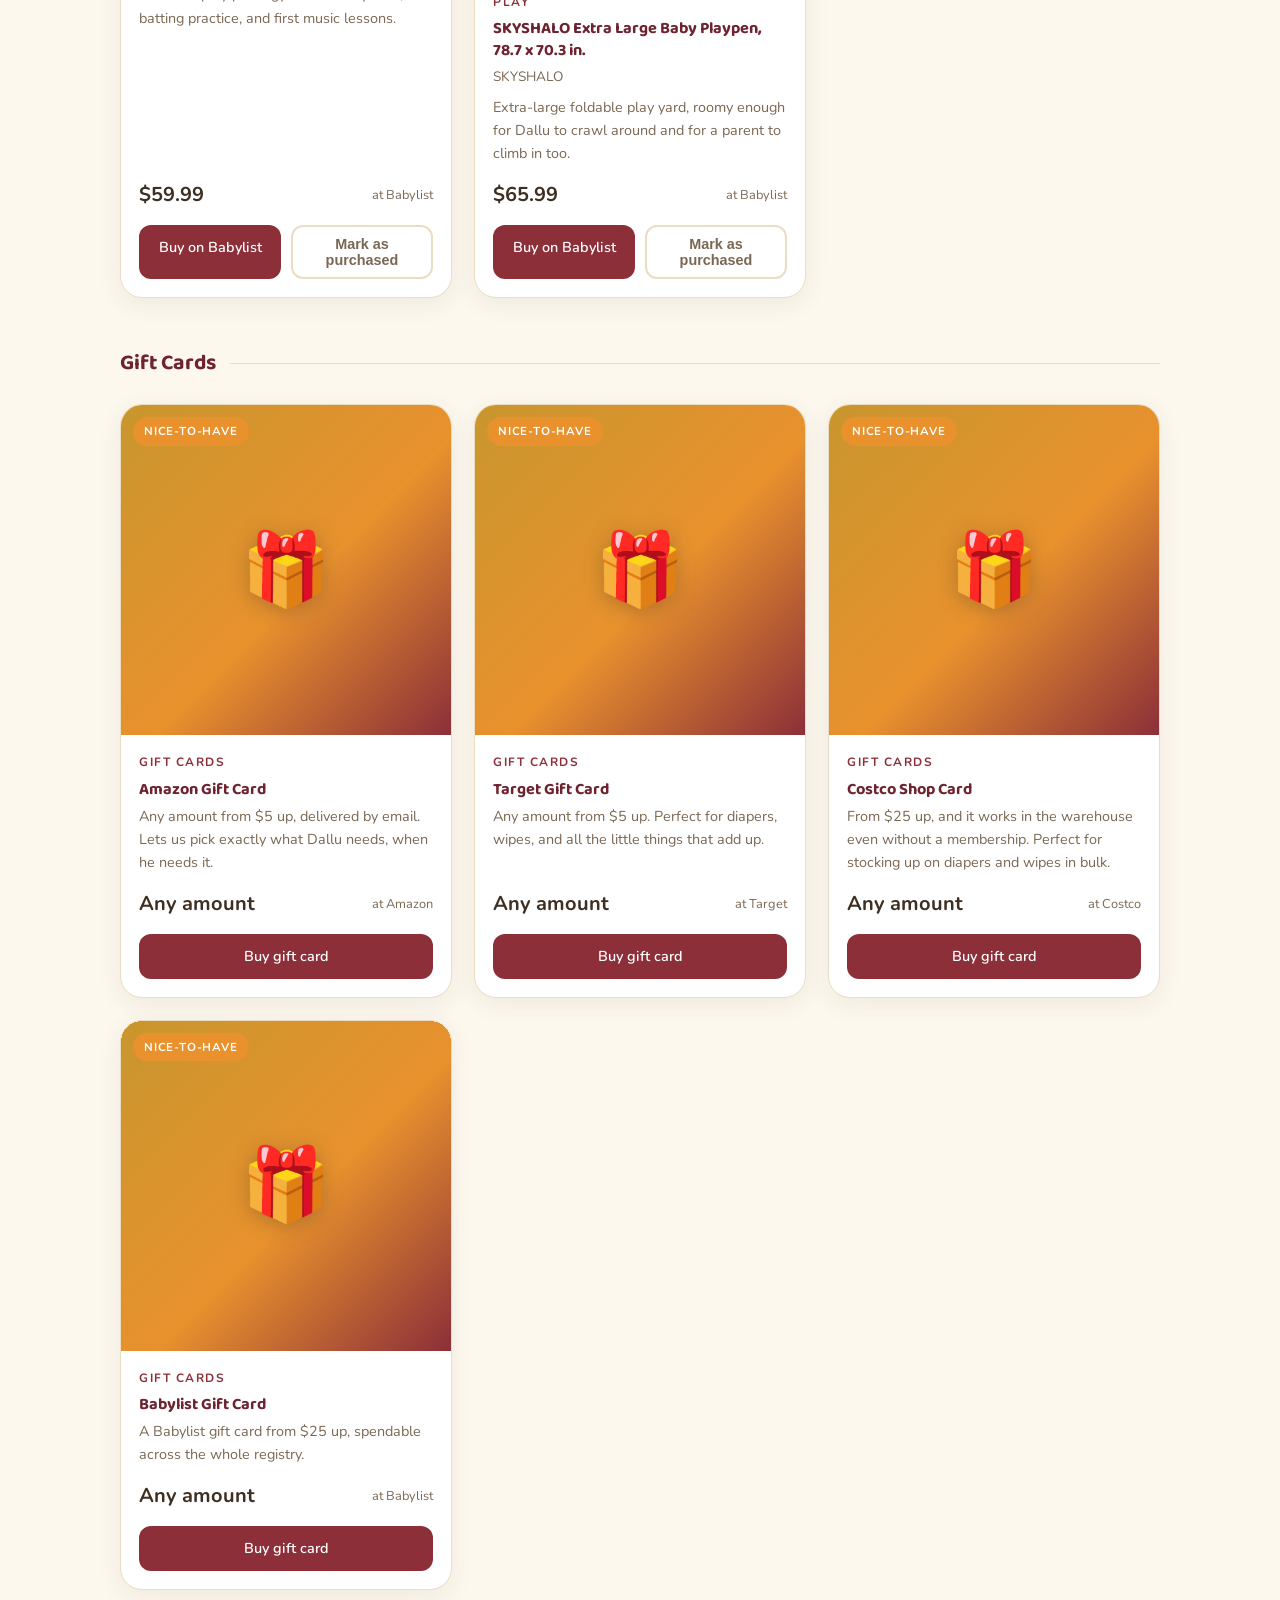
==== commit bbcd6896: "Blessing wording: आयुष्मान भव:" ====
--- a/index.html
+++ b/index.html
@@ -93,7 +93,7 @@
       <h2>A note from us</h2>
       <p>Hello, and thank you for being here. We are expecting our baby boy this January, and we are so grateful to share this joy with you.</p>
       <p>At home we already call him <strong>Dallu</strong>, our little pet name for him. We think his forever name will be <strong>Vyom</strong> (व्योम, the Sanskrit word for <em>"sky"</em>), but we are keeping our hearts open a little longer. So for now, he is simply Dallu, our own little piece of the sky, on his way down to us.</p>
-      <p class="blessing" lang="sa">॥ आयुष्मान् भव ॥</p>
+      <p class="blessing" lang="sa">आयुष्मान भव:</p>
       <p class="blessing-en">May you live long and shine bright, little one.</p>
       <p>We put together this small registry of things we will actually use in the early months. Every item here was picked with care, and anything you choose will be loved and well used.</p>
       <p>If you would rather give your time, a home-cooked meal, or simply your blessings, that means just as much to us.</p>
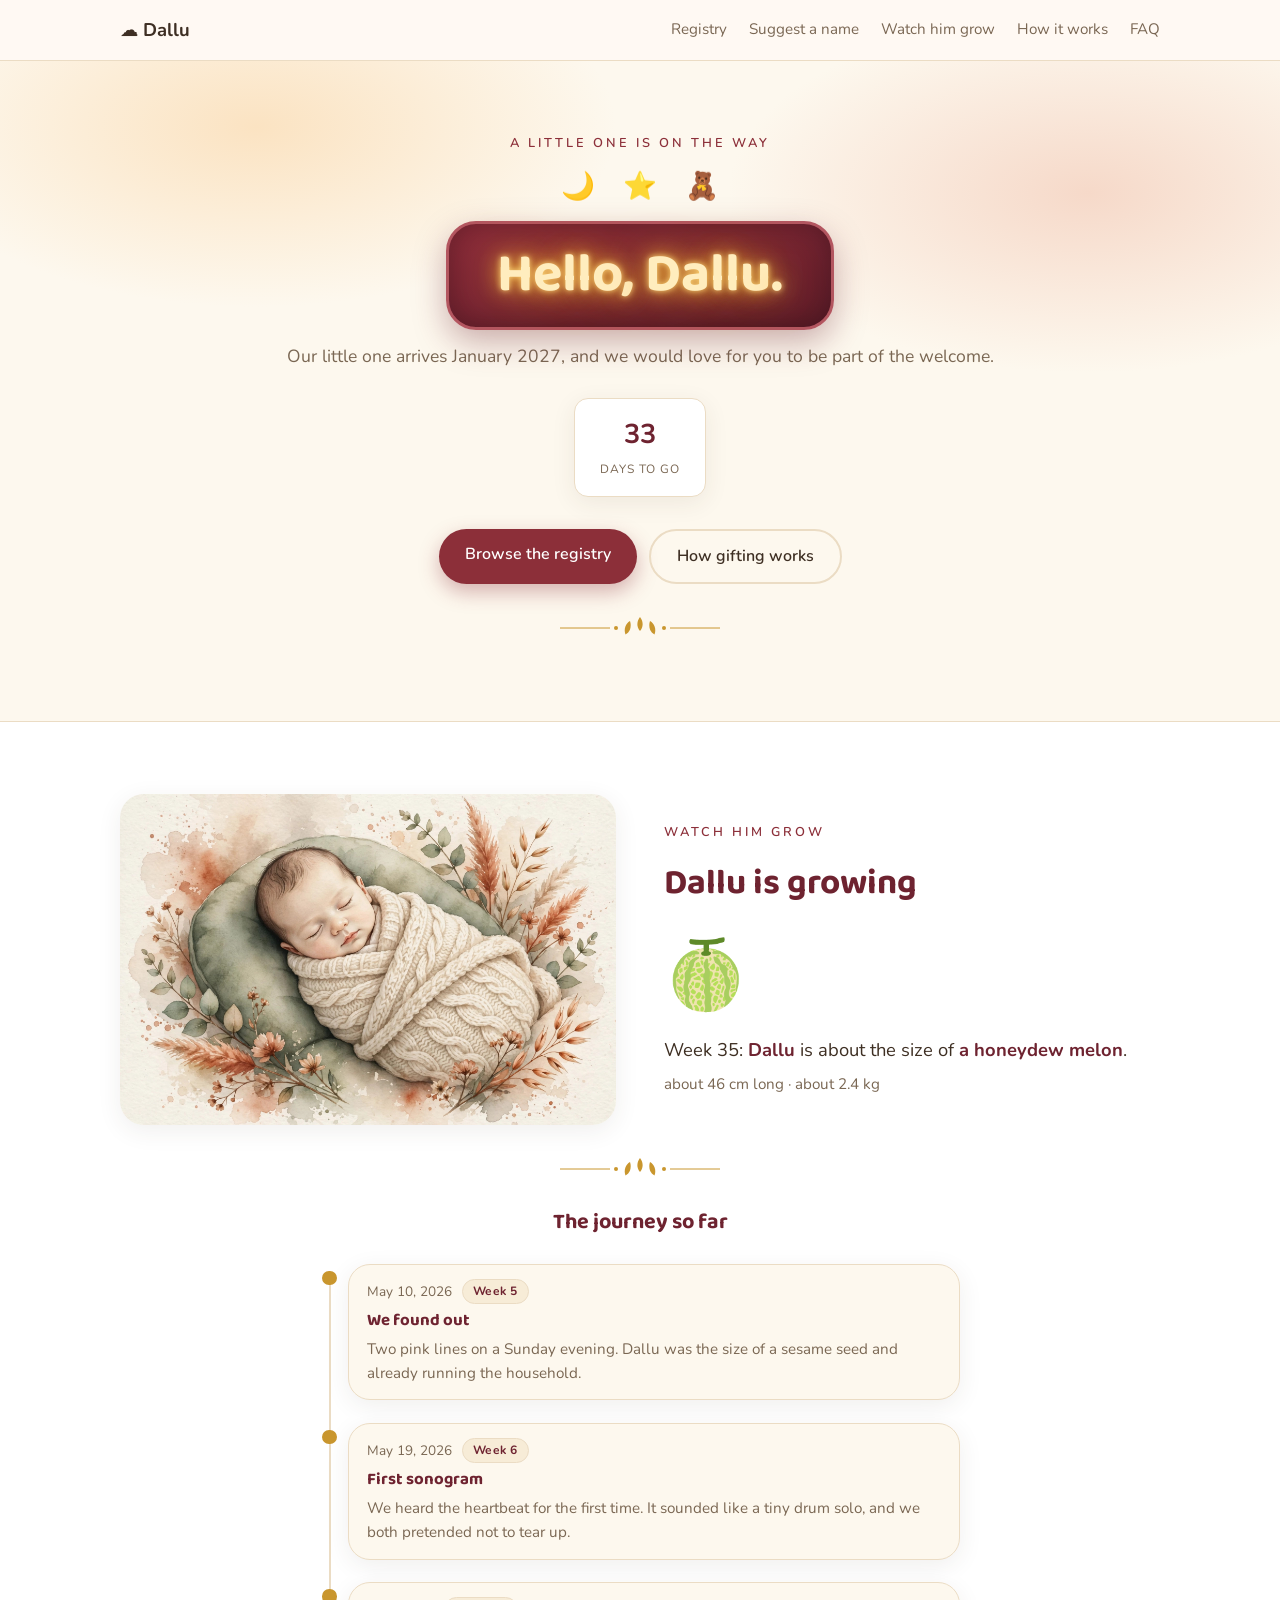
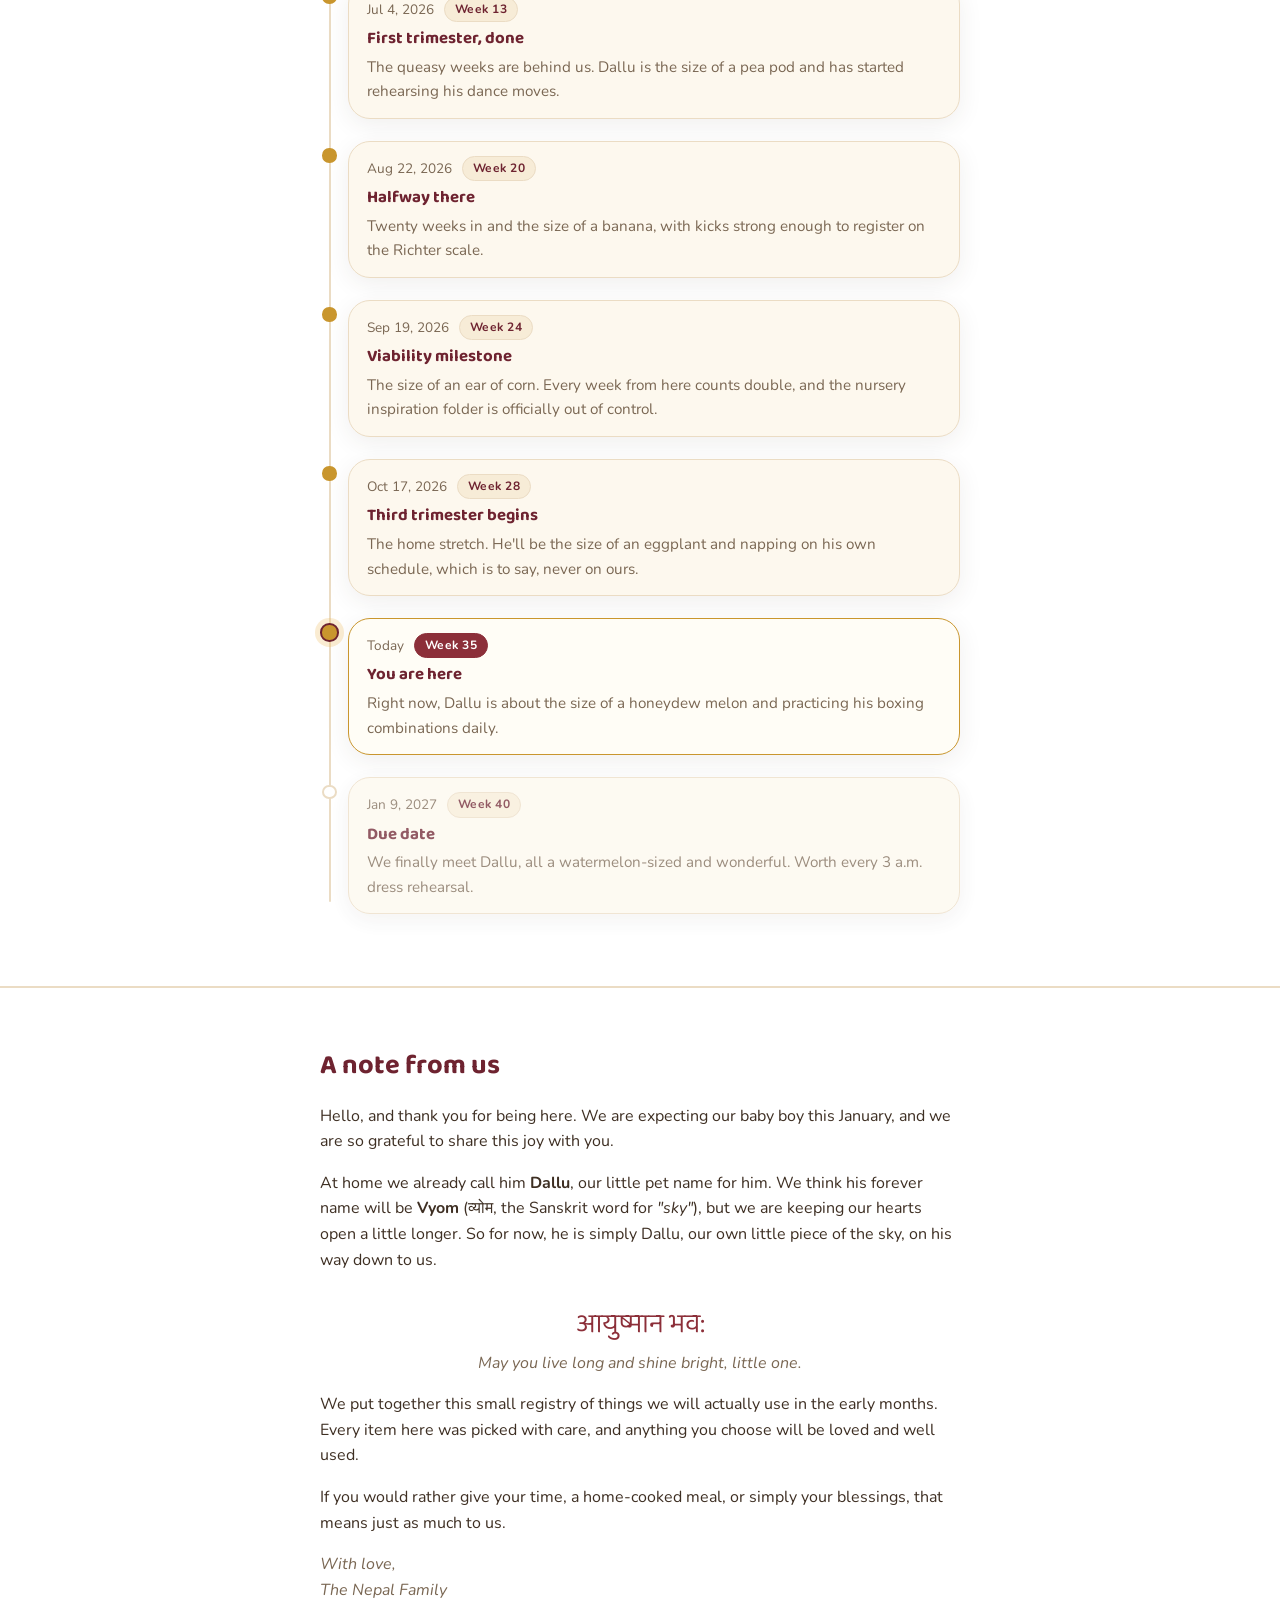
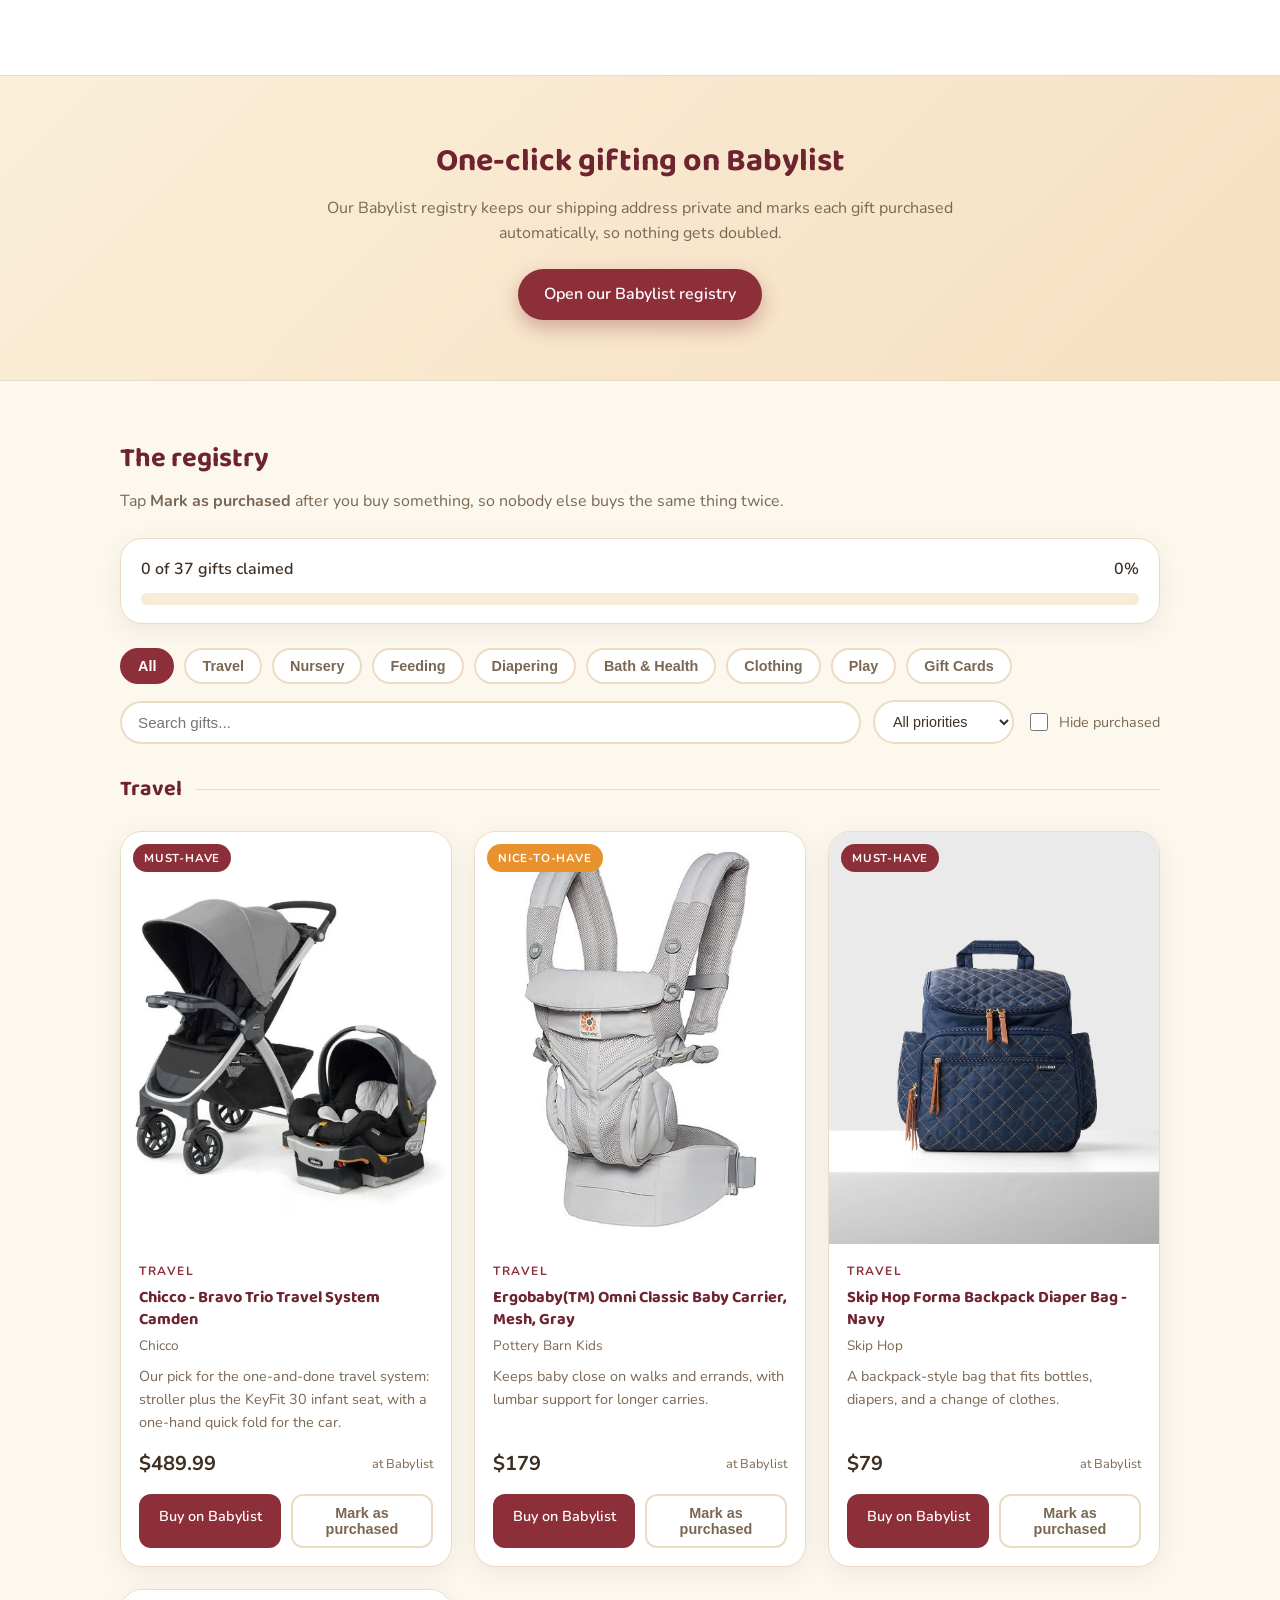
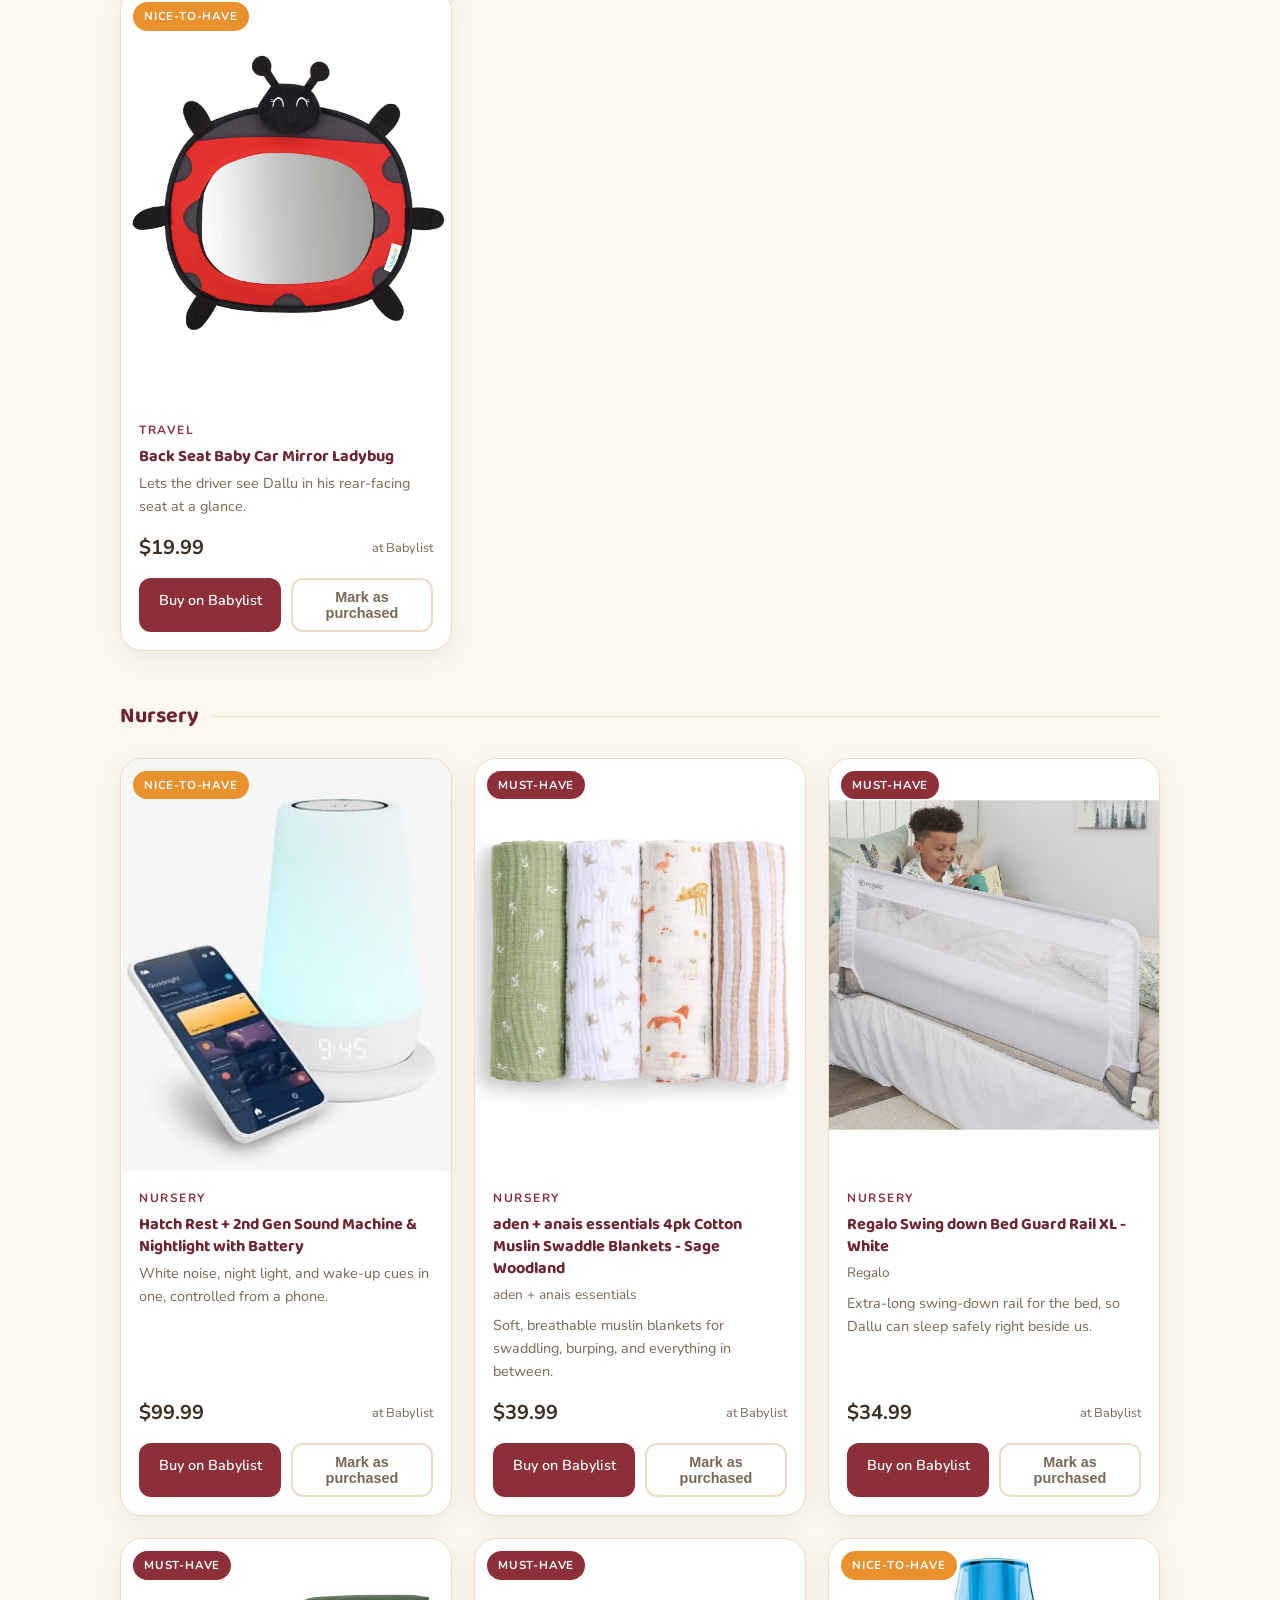
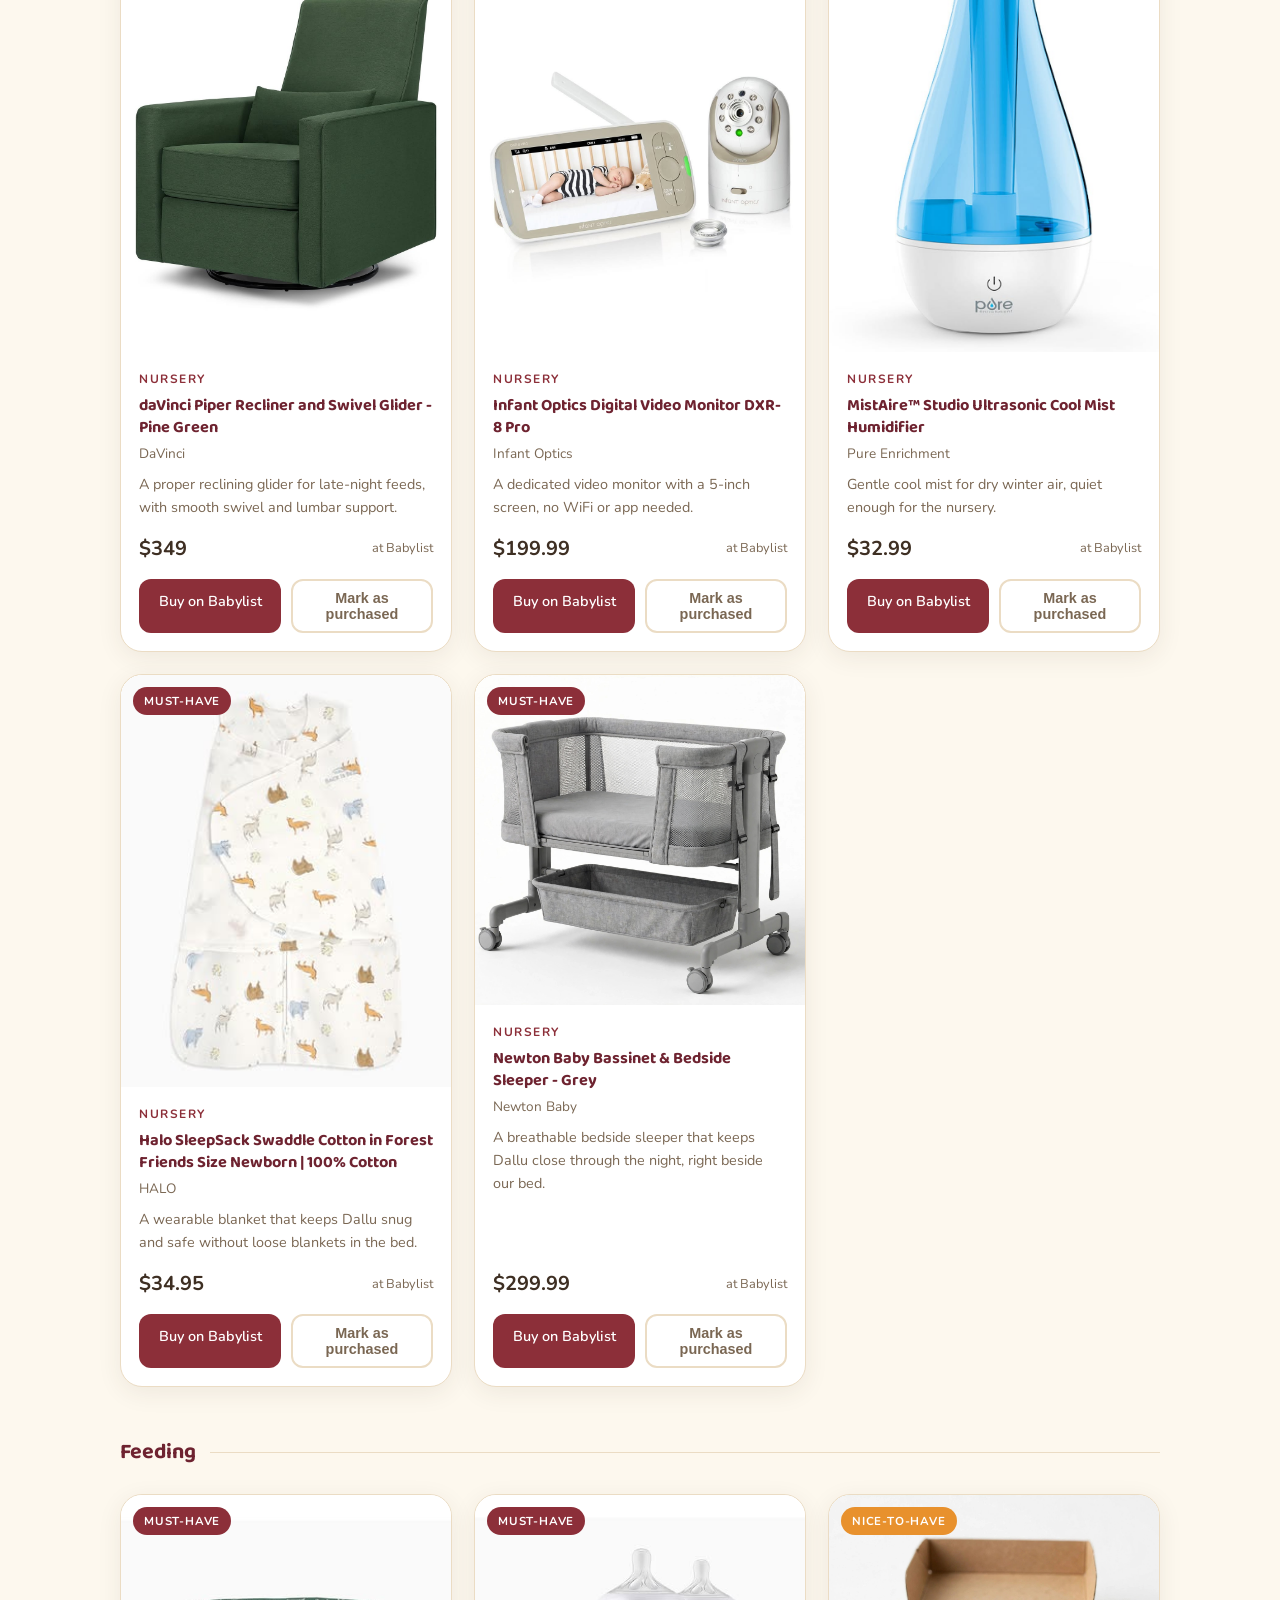
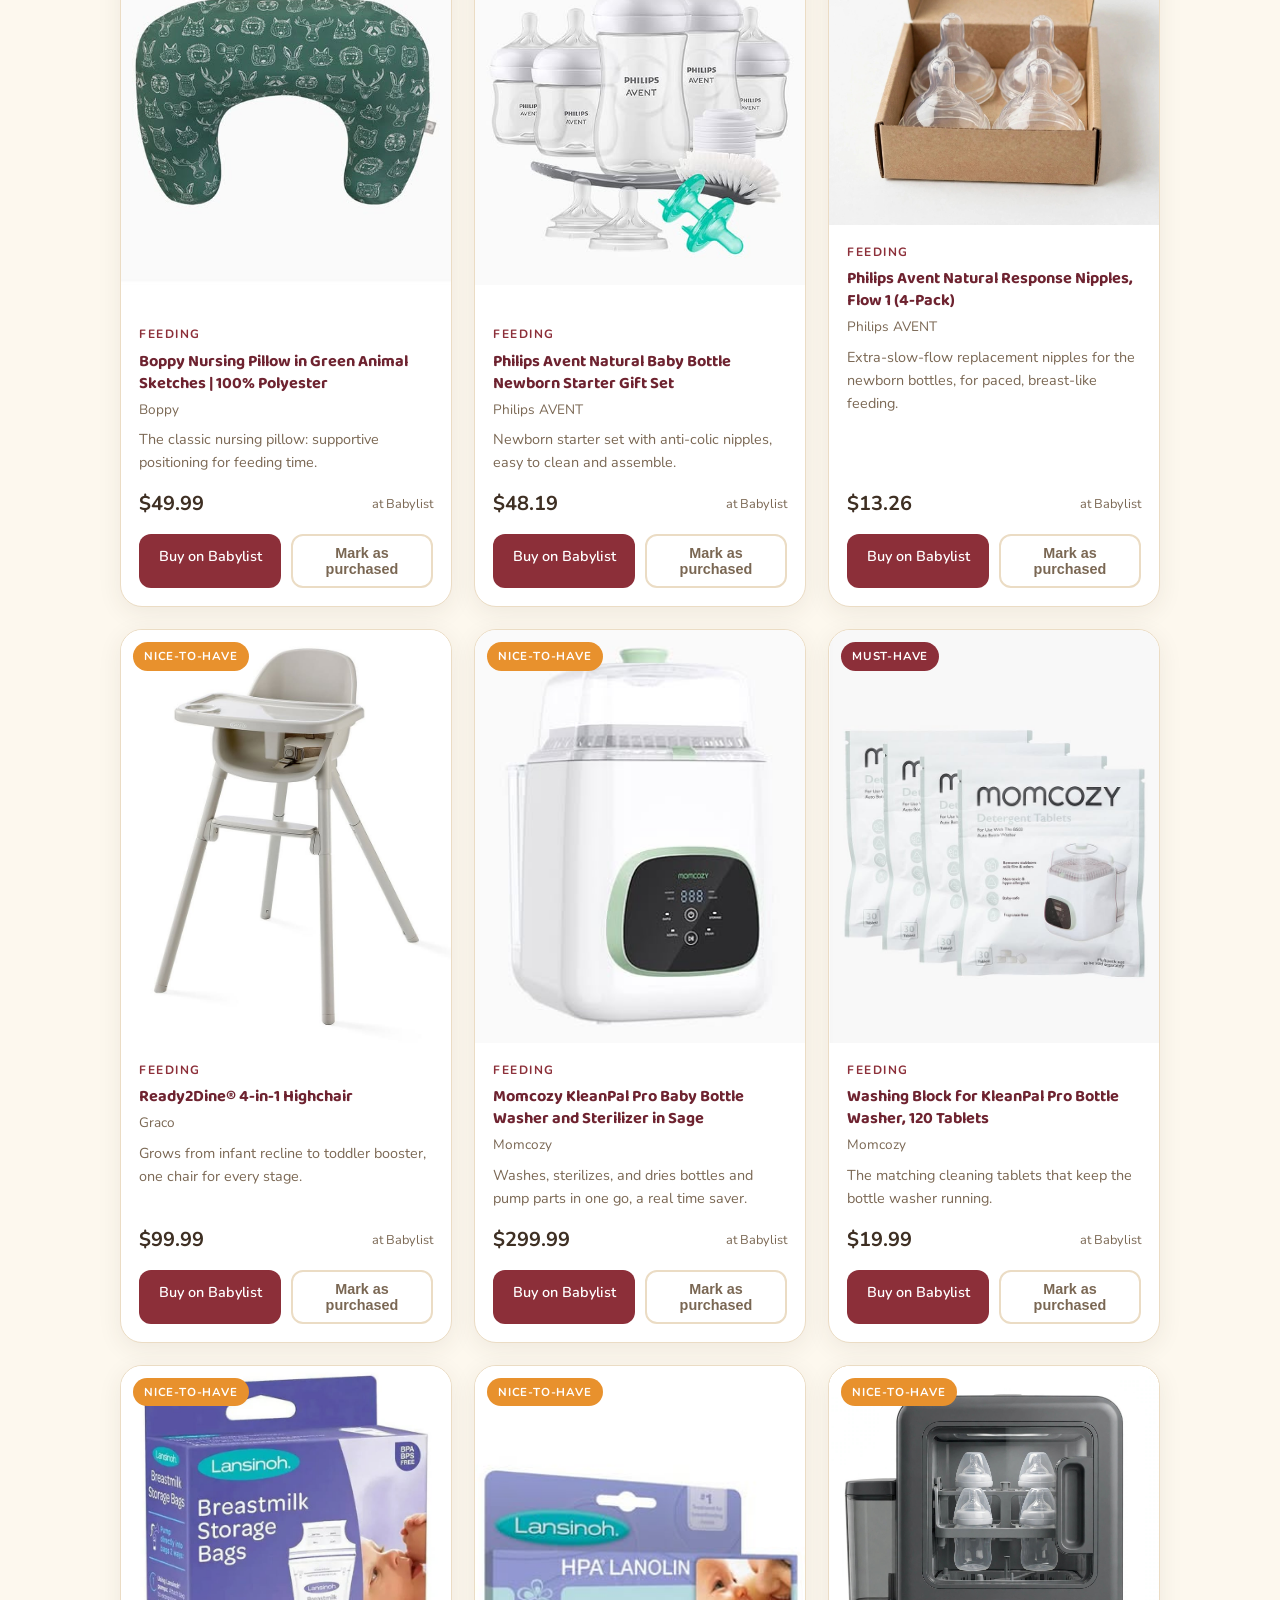
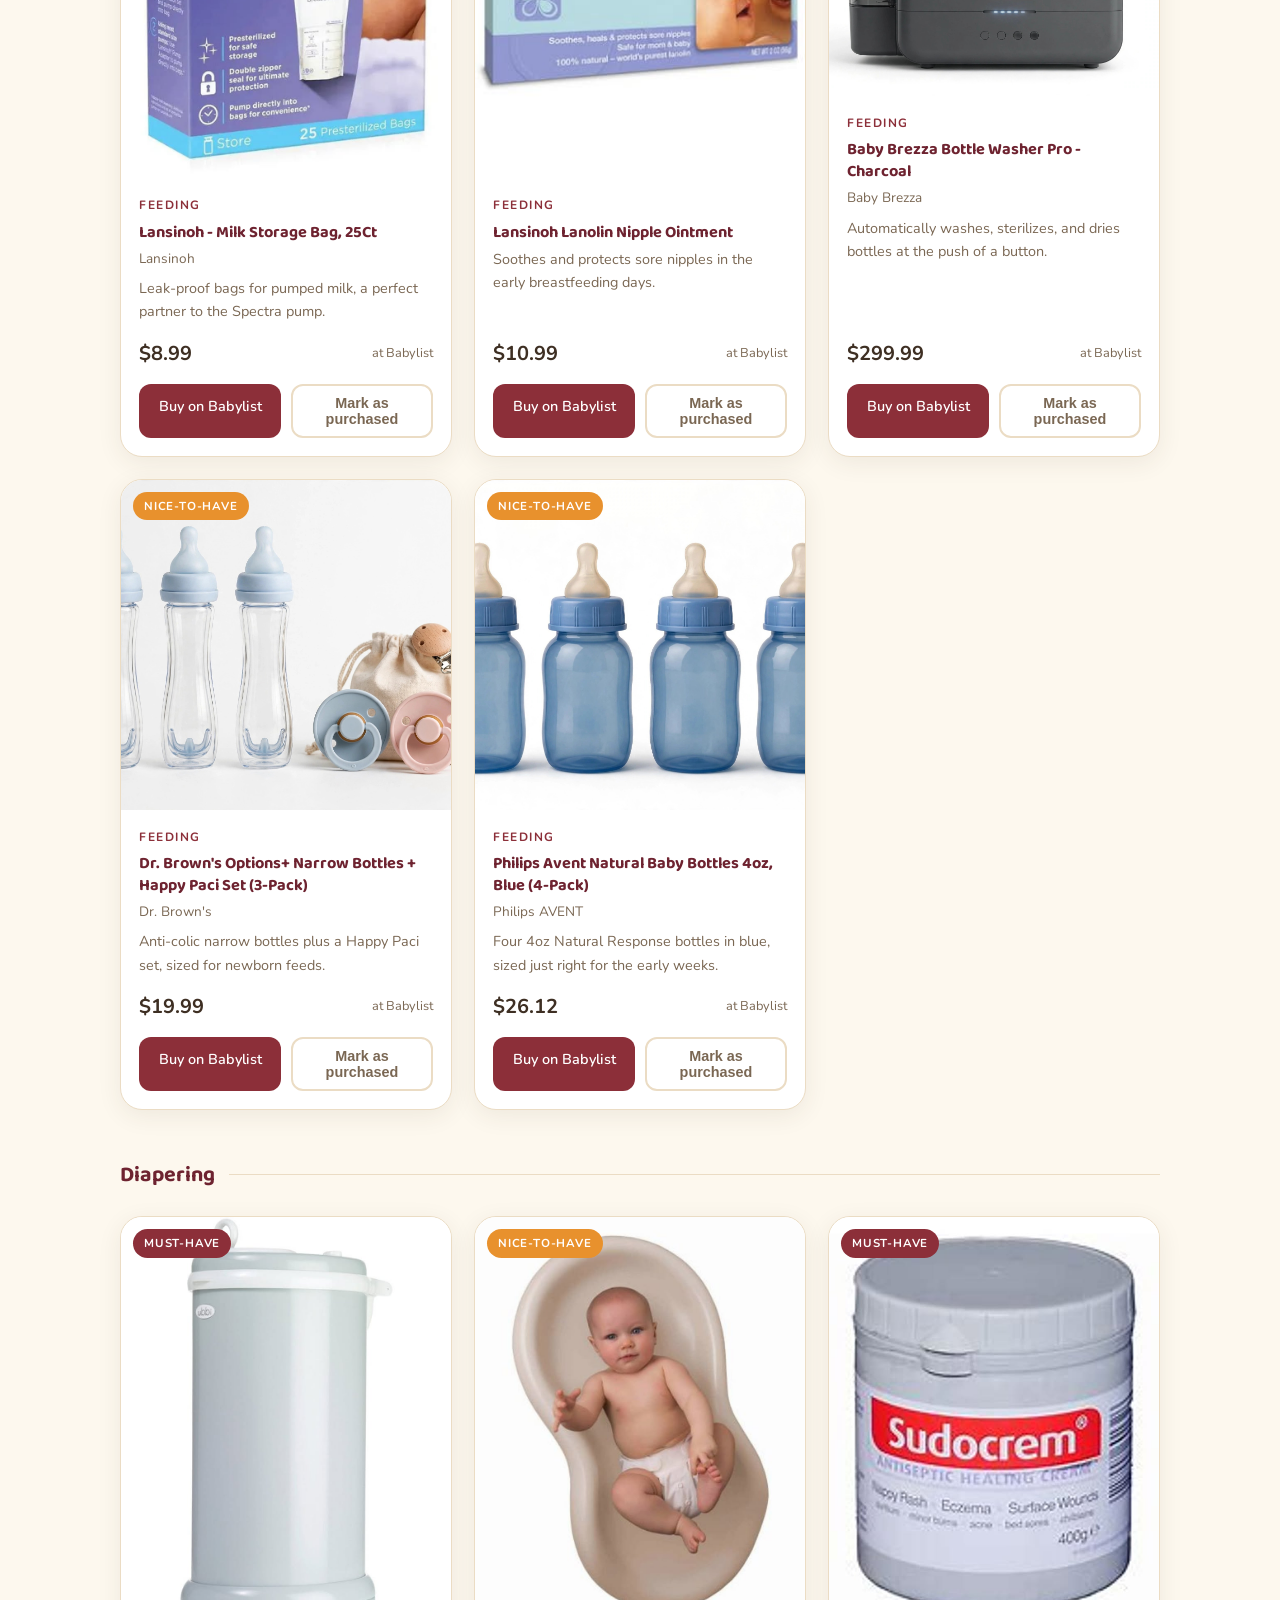
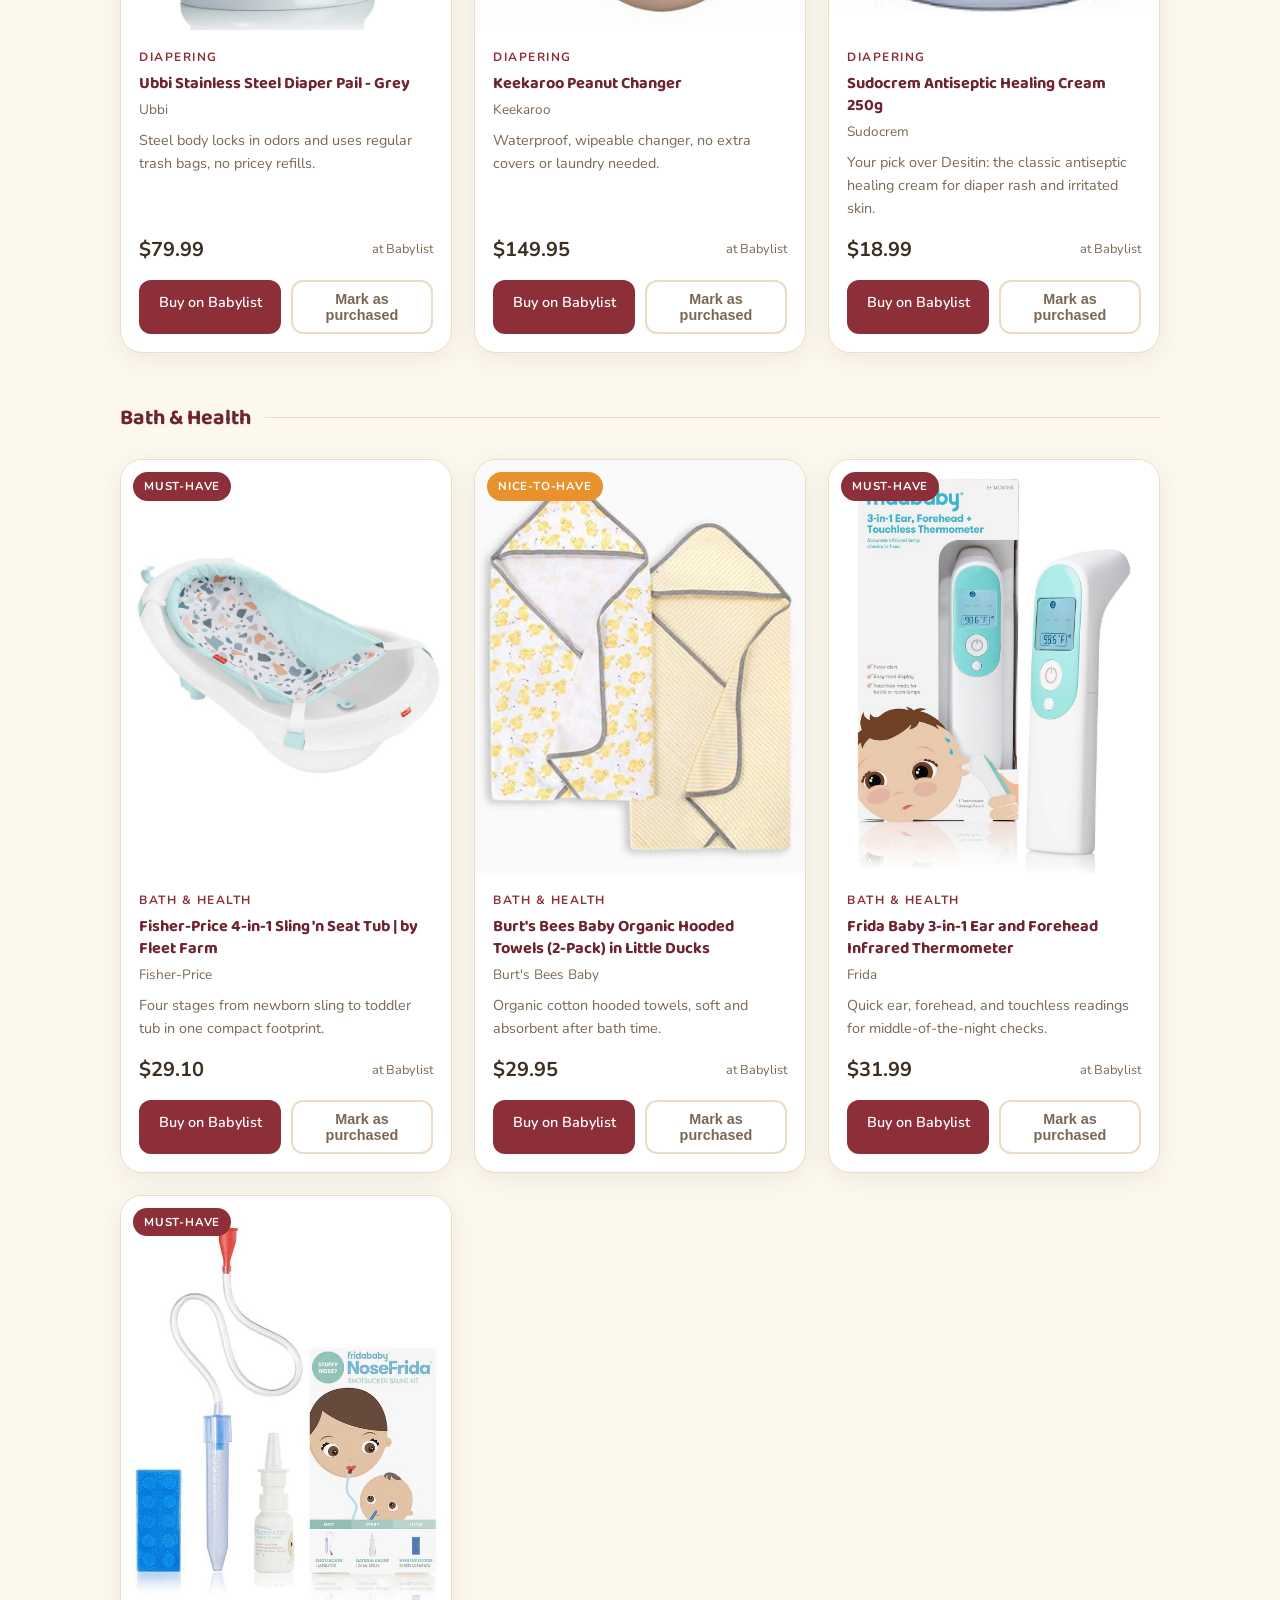
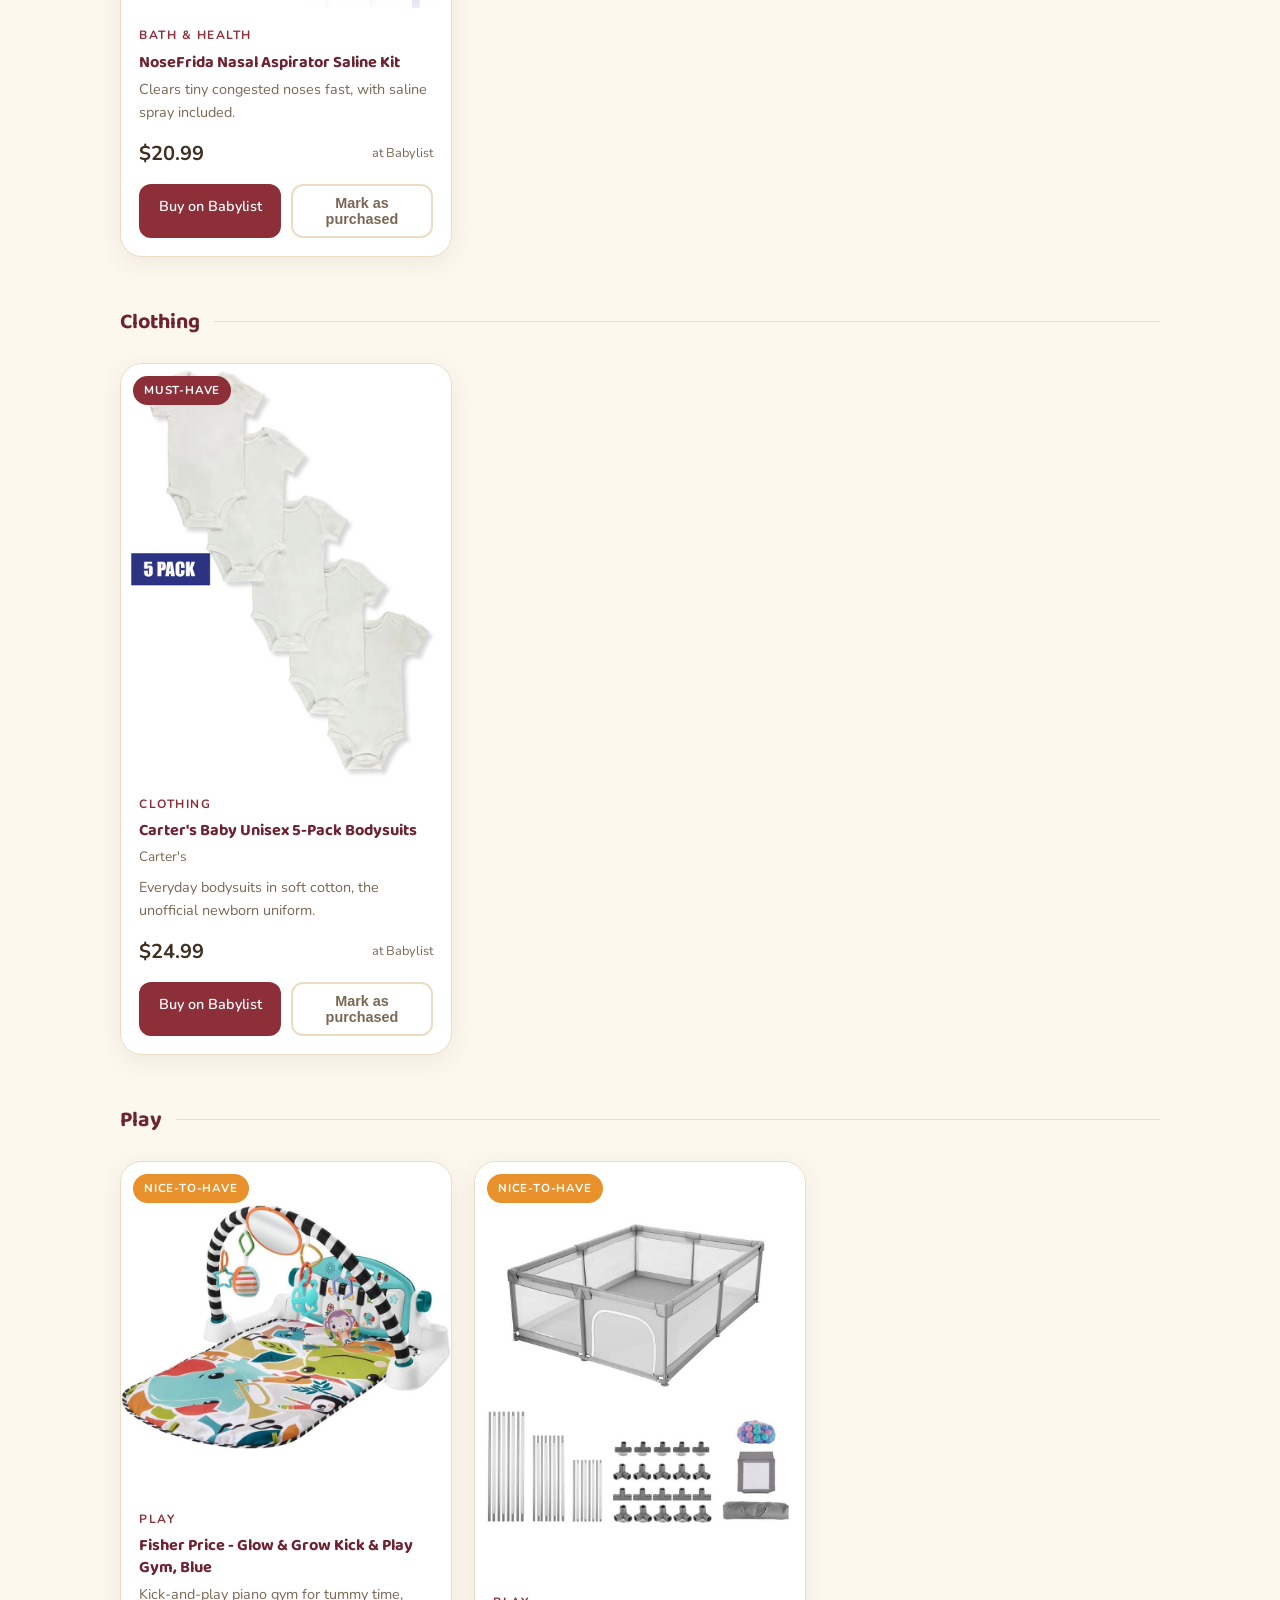
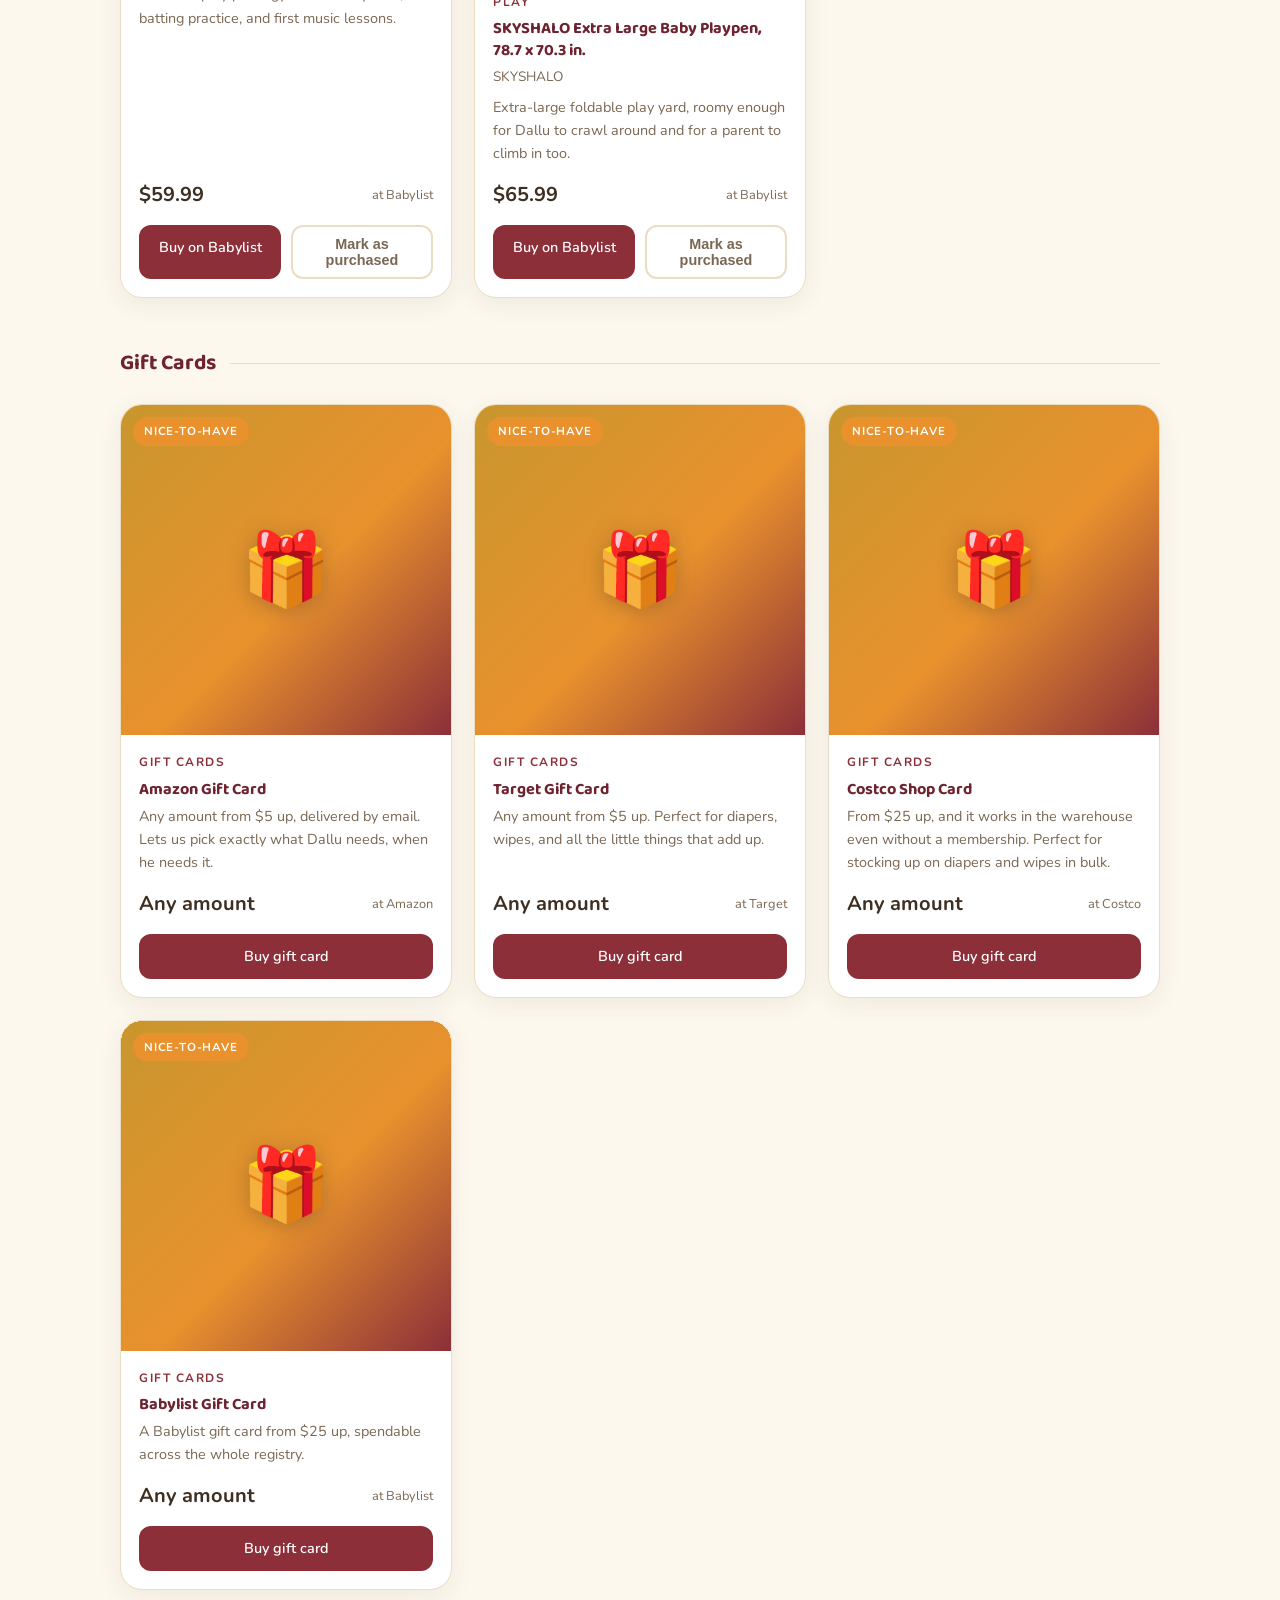
==== commit 41f03da8: "Auto-sync Babylist purchases: sync script, purchased.json, site integration" ====
--- a/index.html
+++ b/index.html
@@ -146,7 +146,7 @@
         <li><strong>Bought it somewhere else?</strong> Use "Mark as purchased" on the card and add your name so we know who to thank, then drop us a quick email too, since that mark only shows in your own browser.</li>
         <li><strong>Prefer to let us choose?</strong> Gift cards in any amount never go to waste. You will find them at the very bottom, under Gift Cards.</li>
       </ol>
-      <p class="fine-print">Purchased marks are saved in your own browser, so other visitors won't see them. Do send us a quick email to let us know what you chose — we want to thank every single one of you properly.</p>
+      <p class="fine-print">Gifts bought through Babylist show as purchased here automatically. If you use the button on the card instead, your mark is saved in your own browser only, so do send us a quick email too — we want to thank every single one of you properly.</p>
     </div>
   </section>
 
--- a/styles.css
+++ b/styles.css
@@ -234,6 +234,7 @@
 }
 .btn-claim:hover { border-color: var(--gold); color: var(--ink); }
 .btn-claim.claimed { background: var(--cream-deep); border-color: var(--gold); color: var(--ink); }
+span.btn-claim.claimed { cursor: default; }
 .card.purchased { opacity: 0.75; }
 .card.purchased .card-img img { filter: saturate(0.6); }
 .empty-msg { text-align: center; color: var(--ink-soft); padding: 40px 0; }
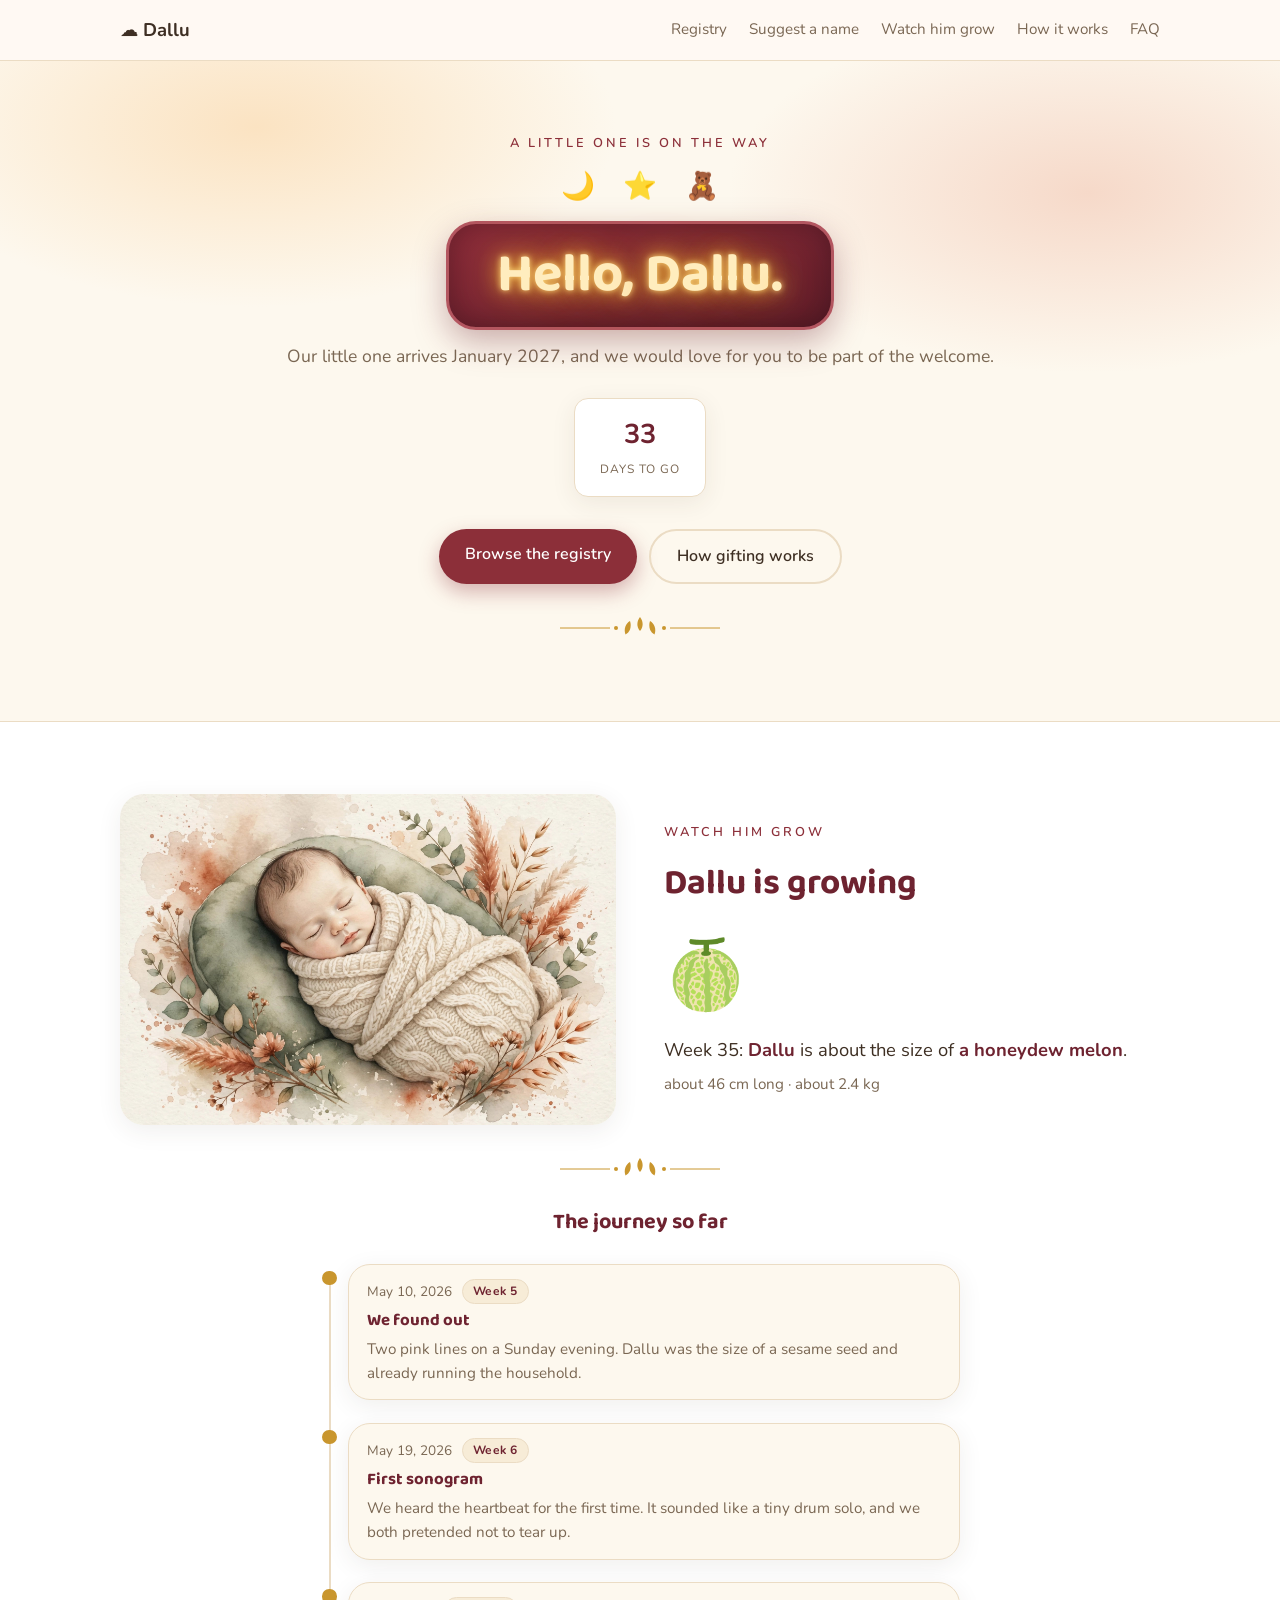
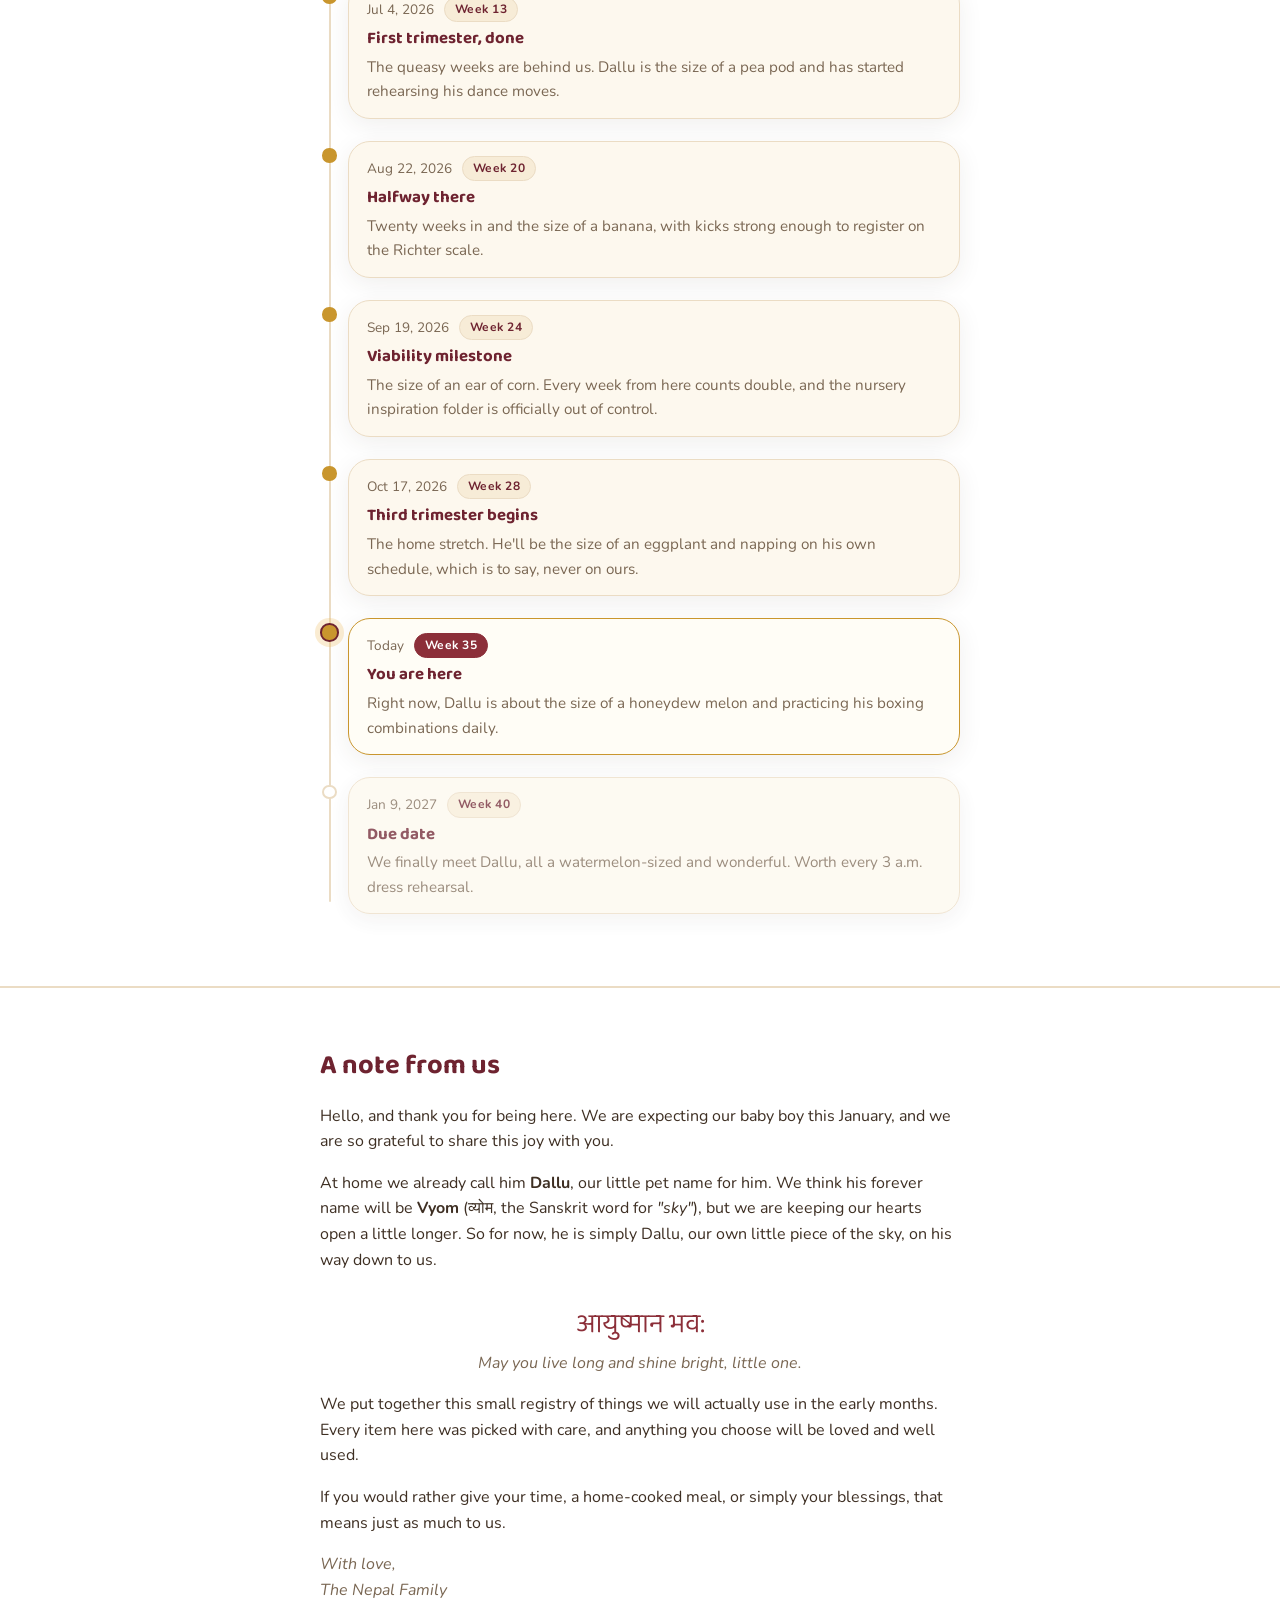
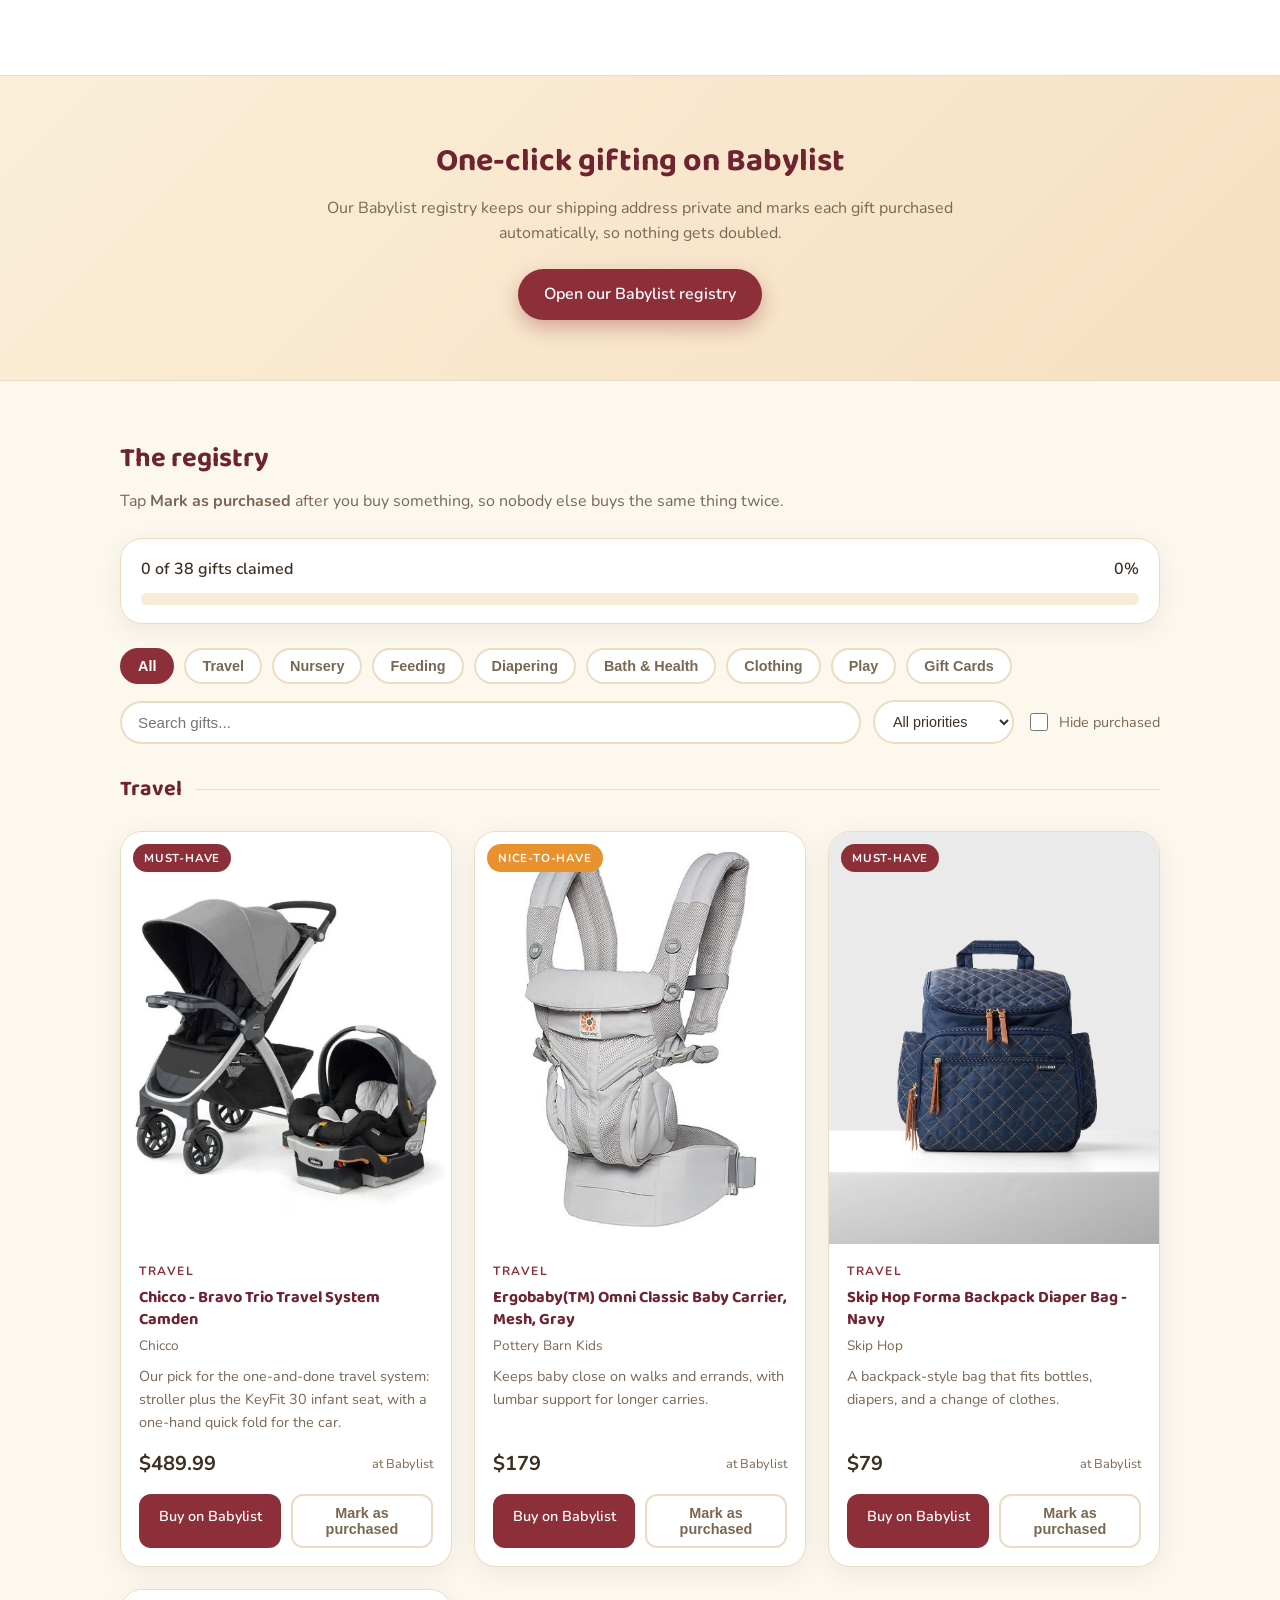
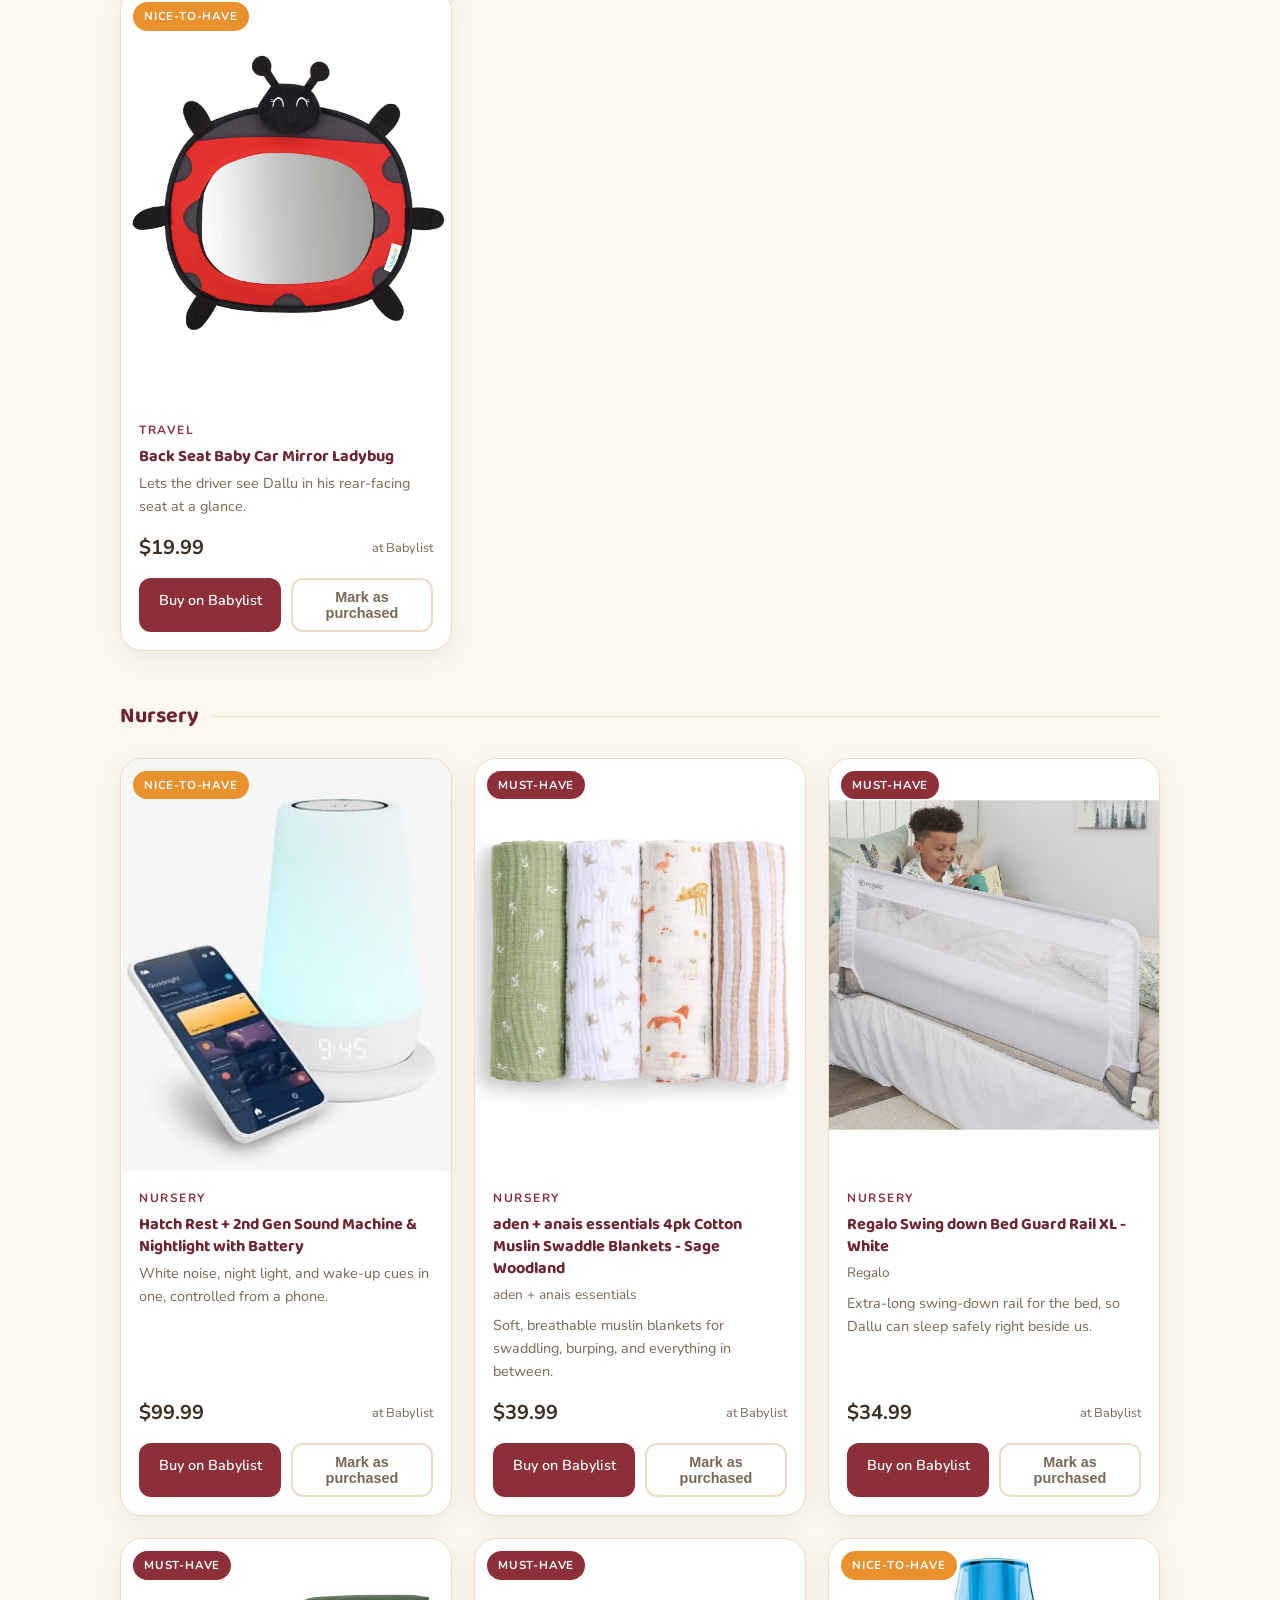
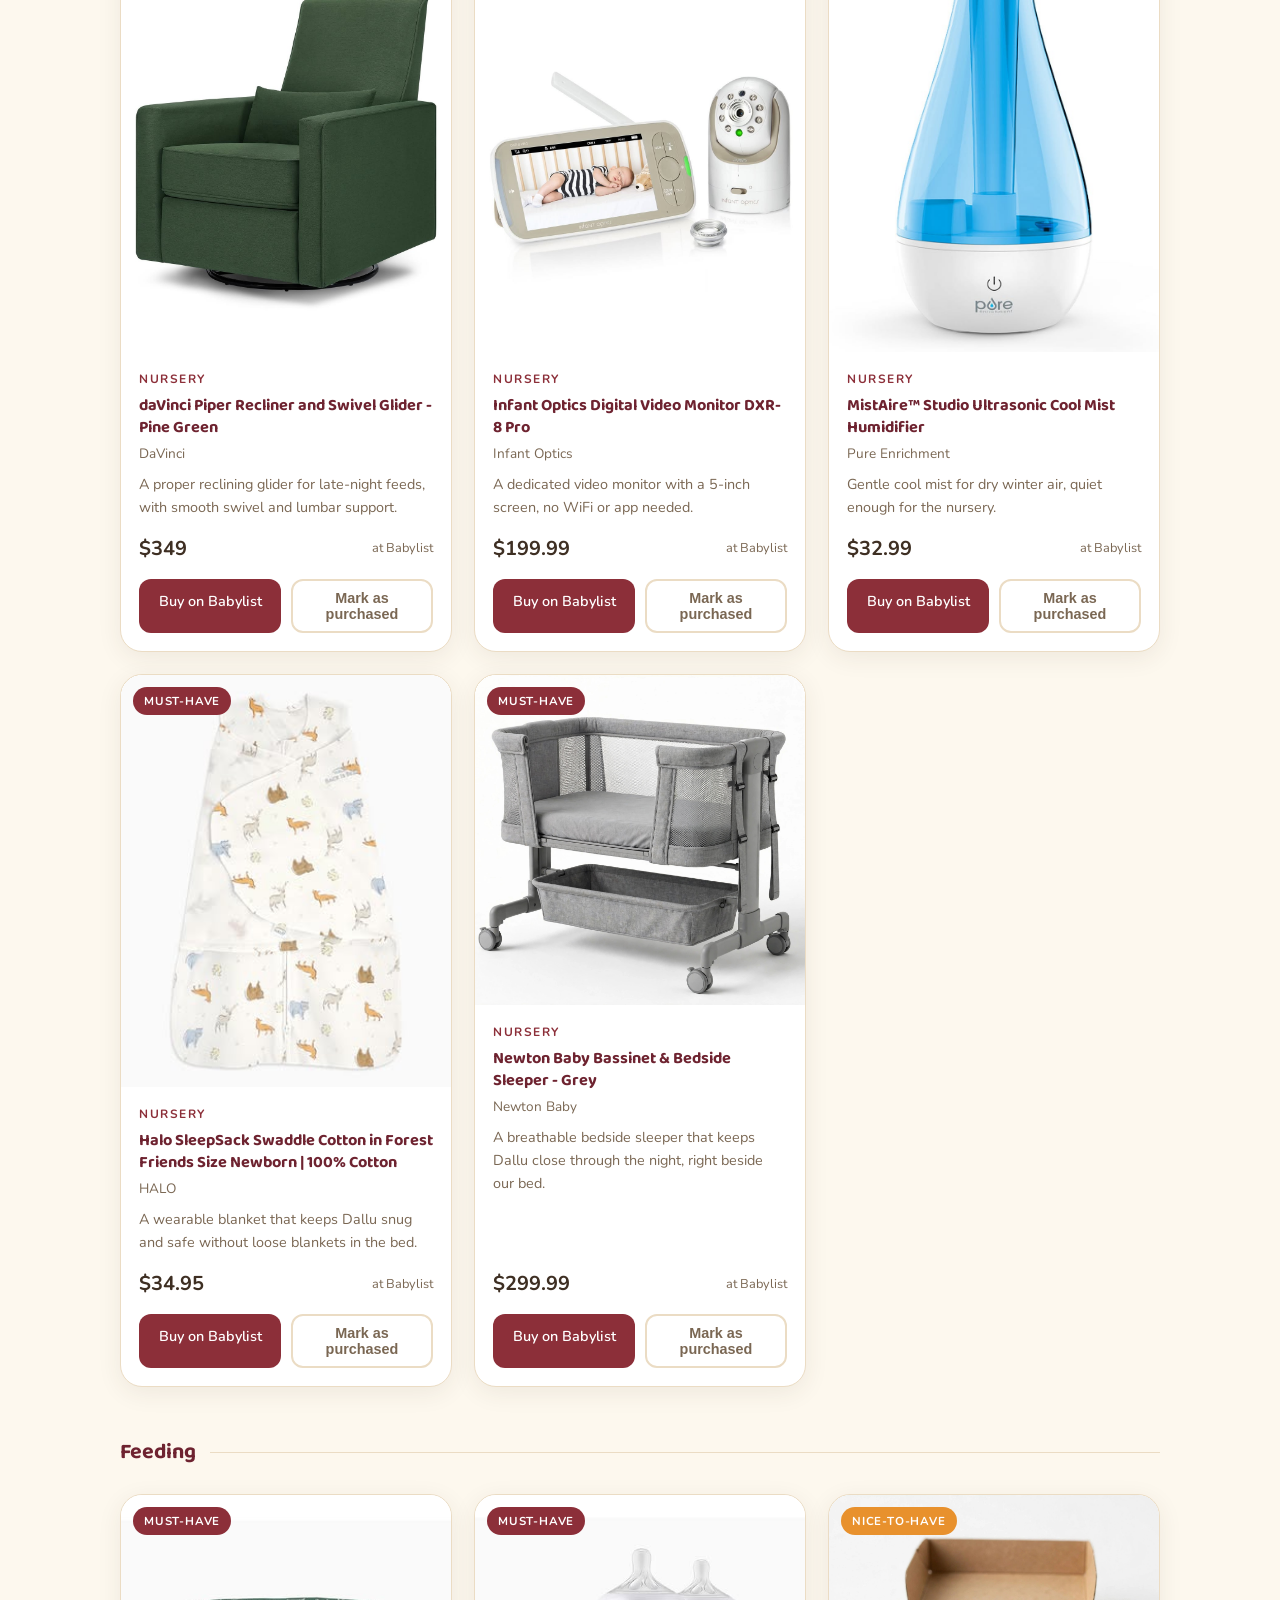
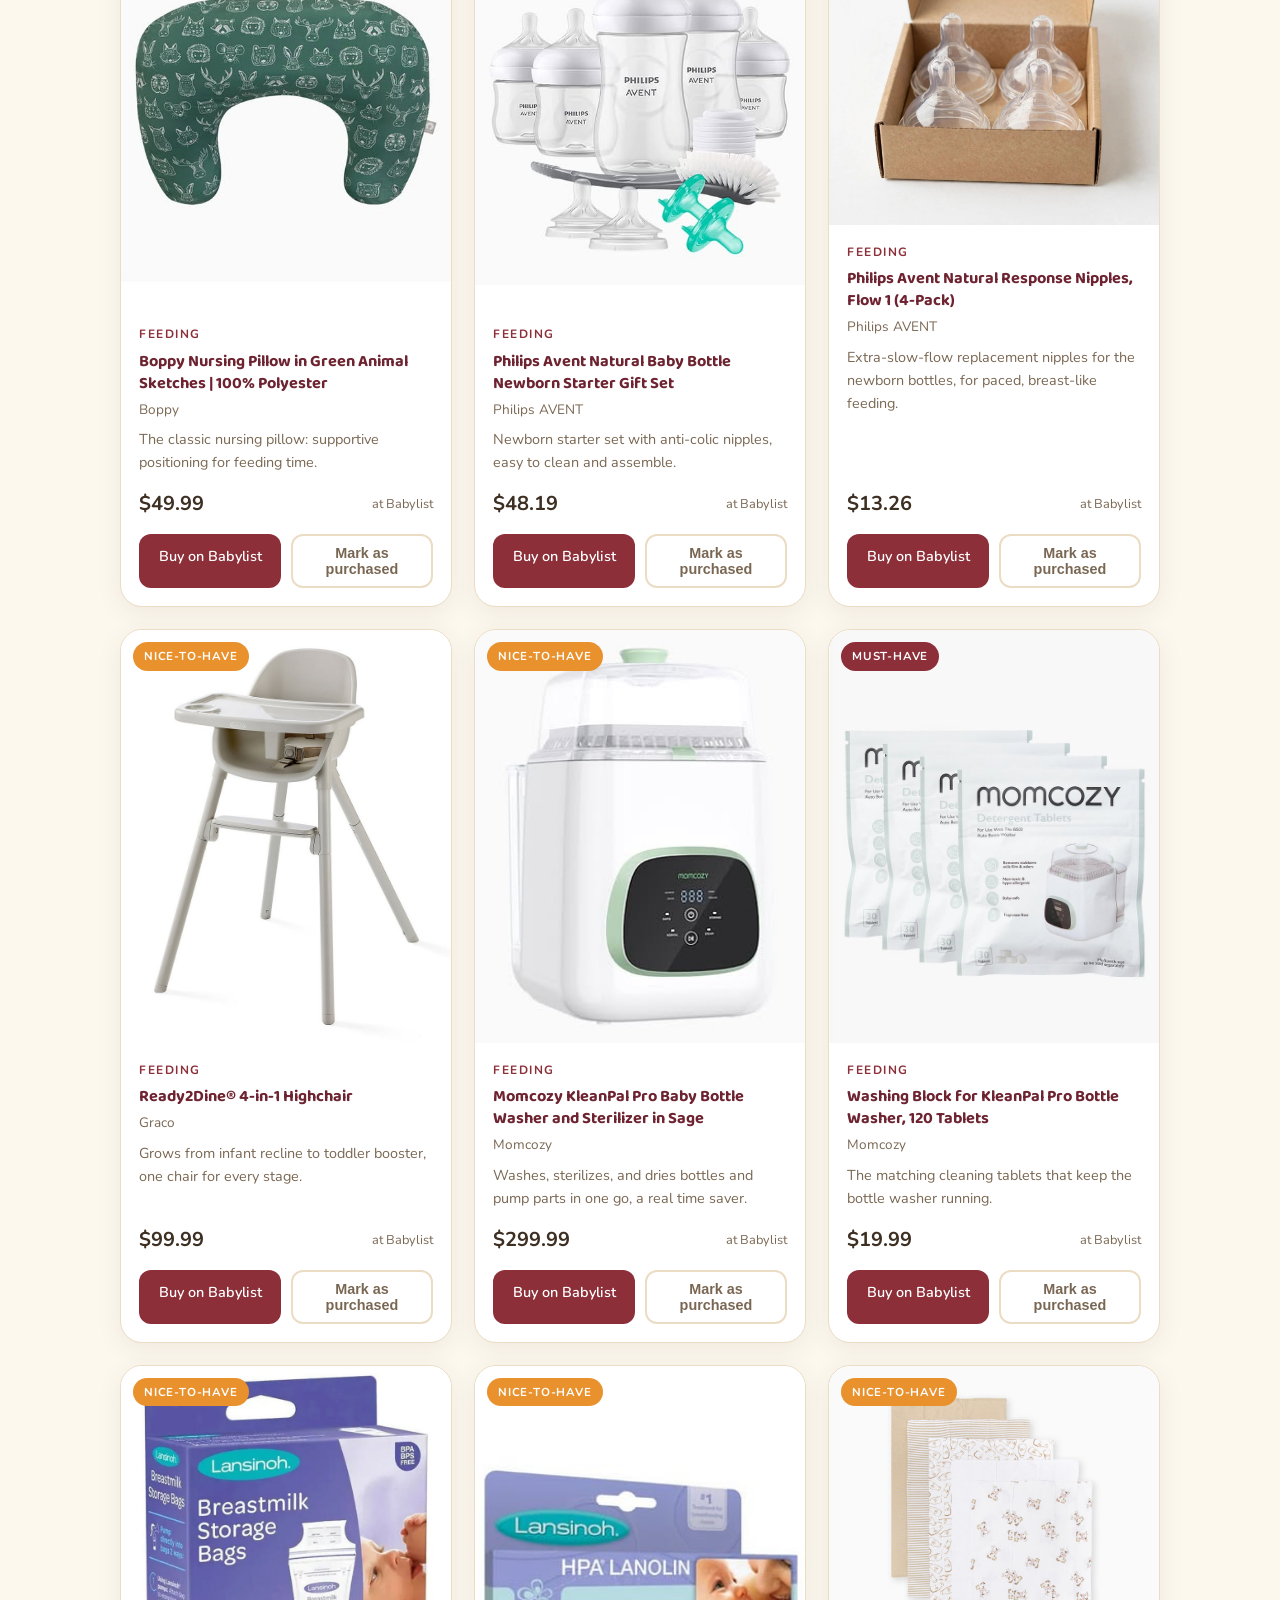
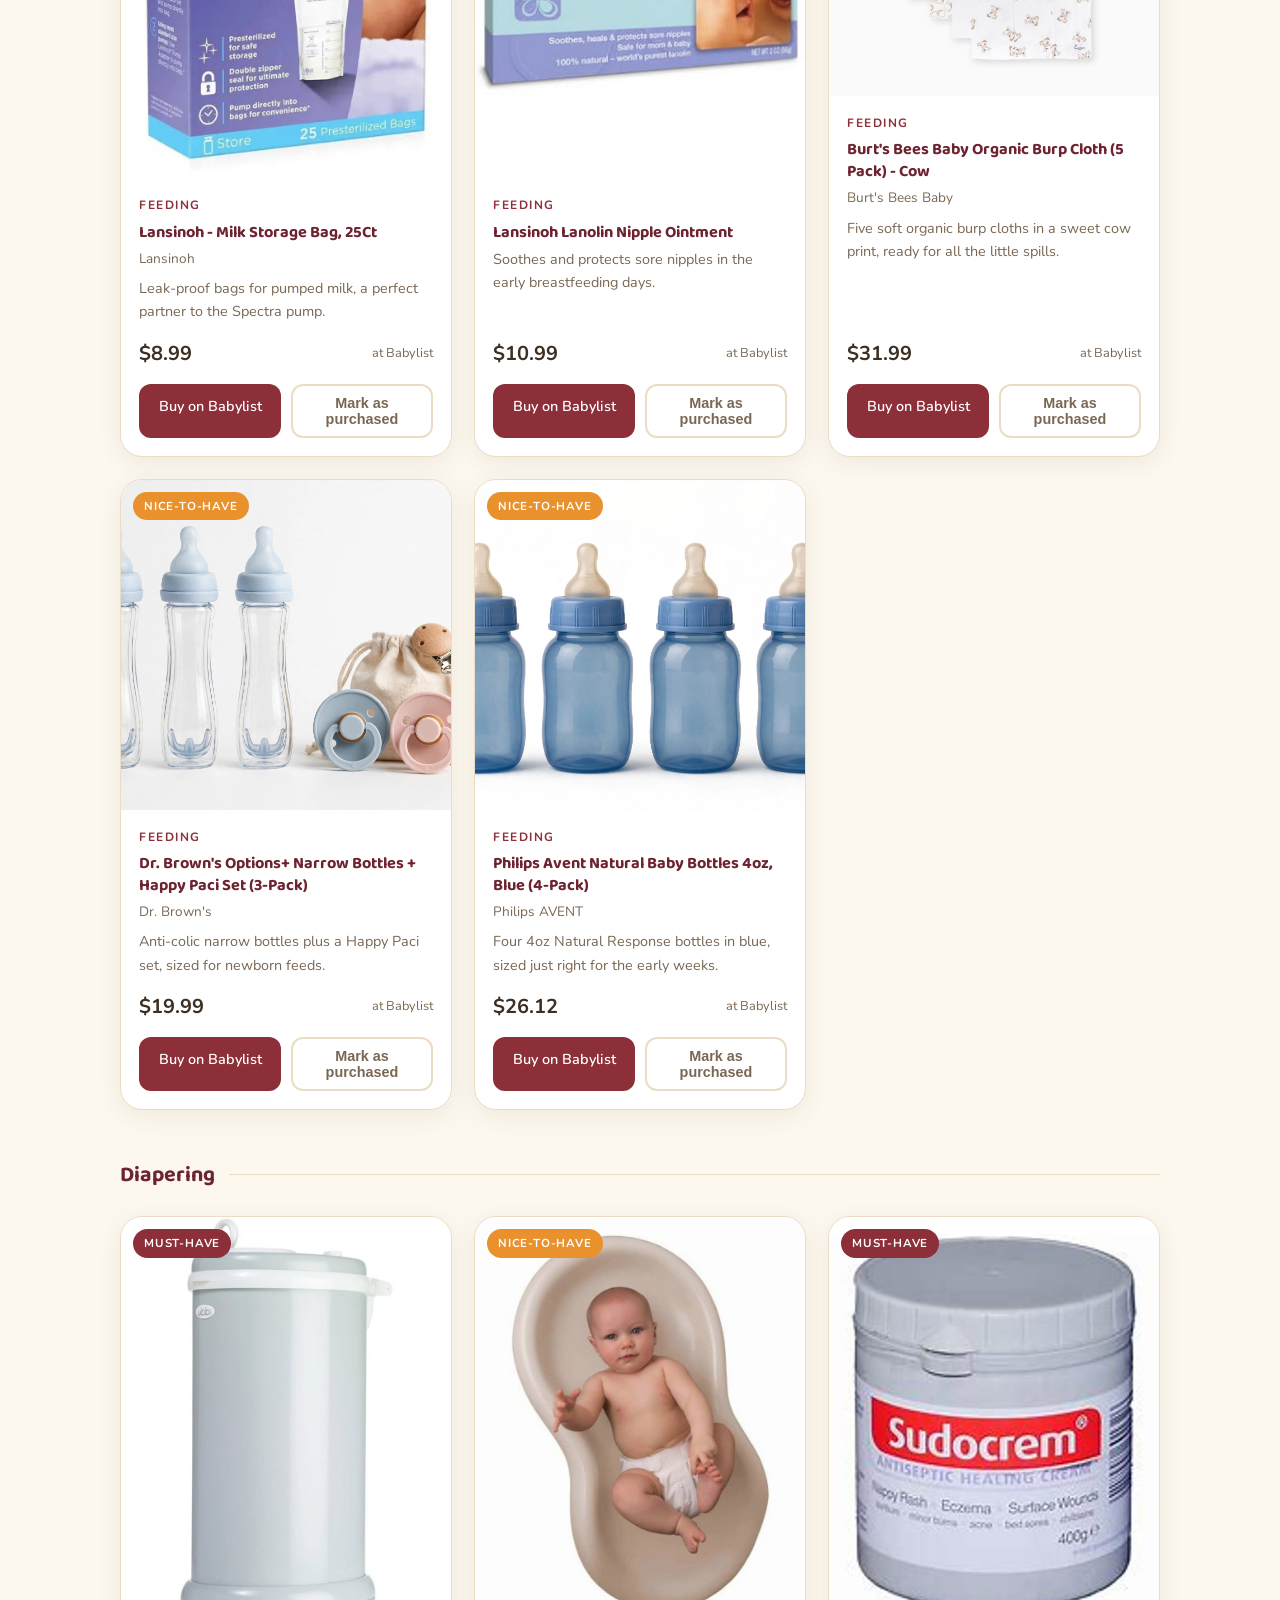
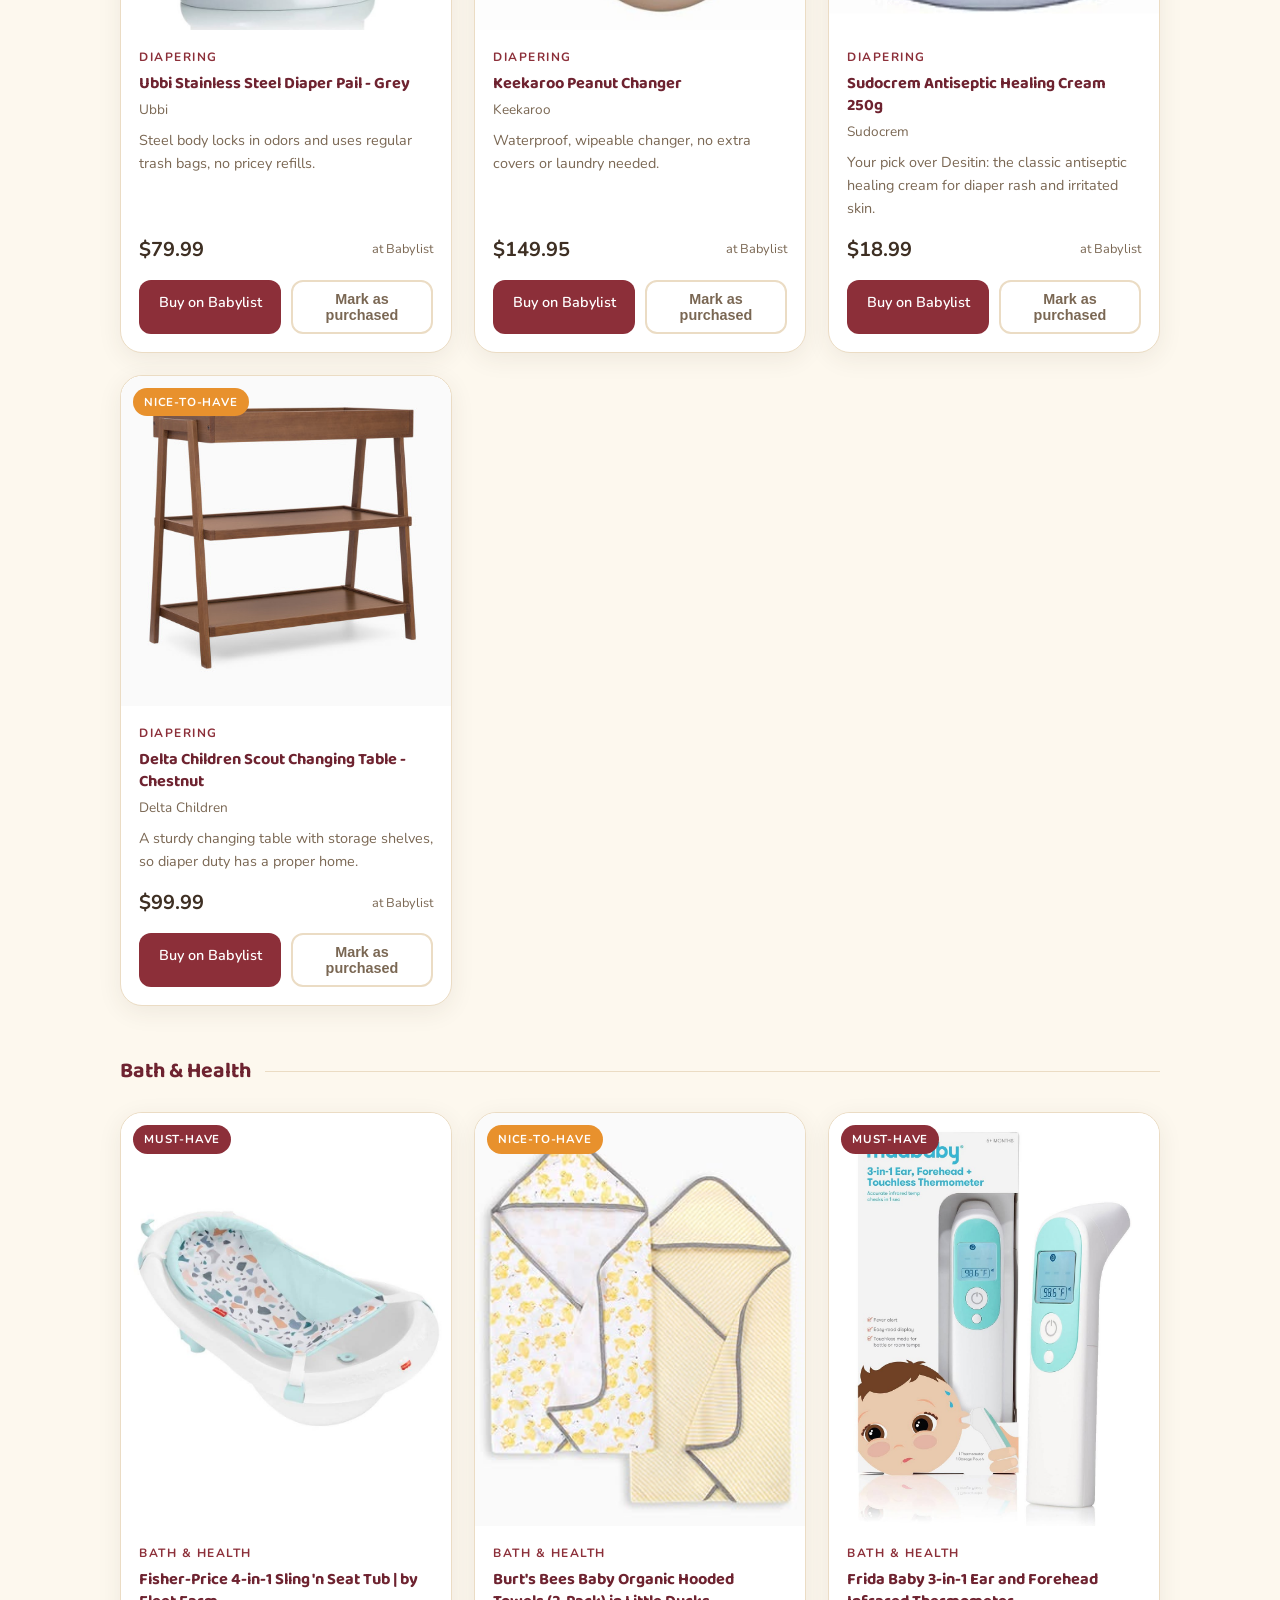
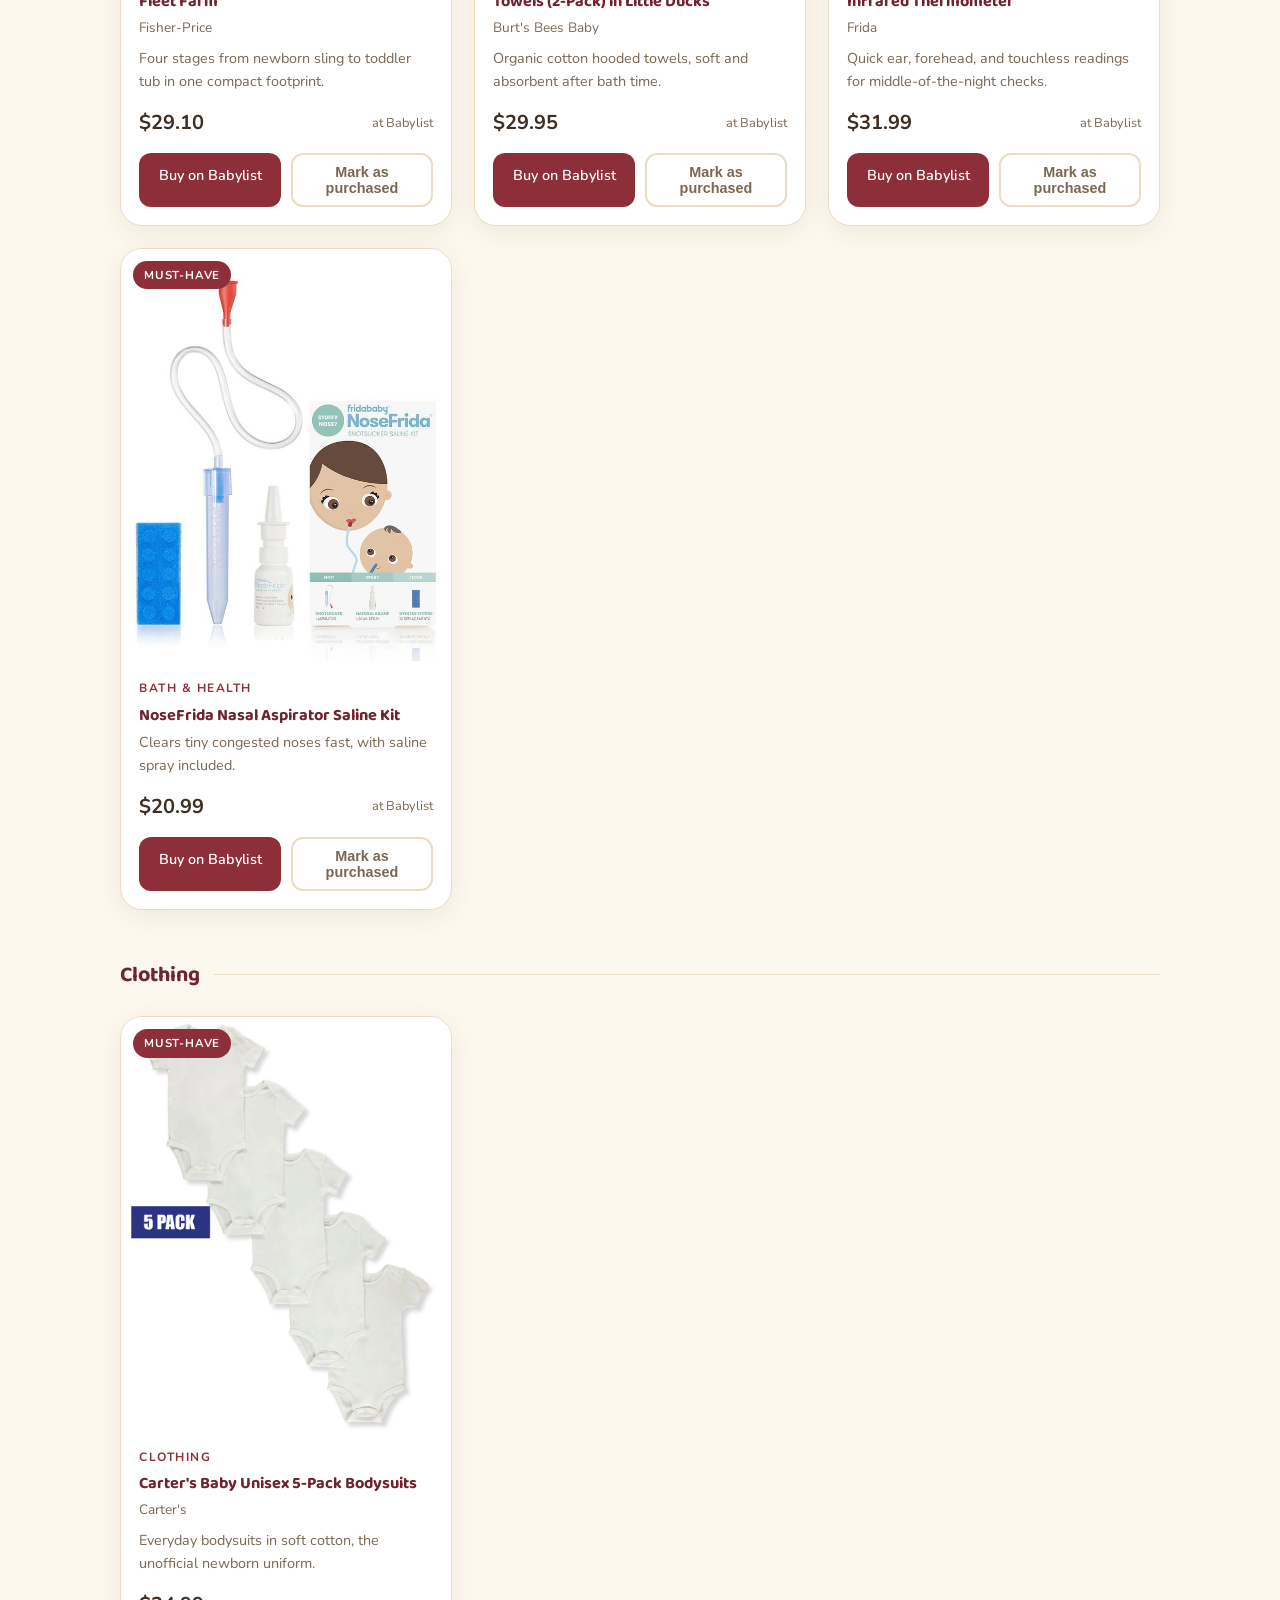
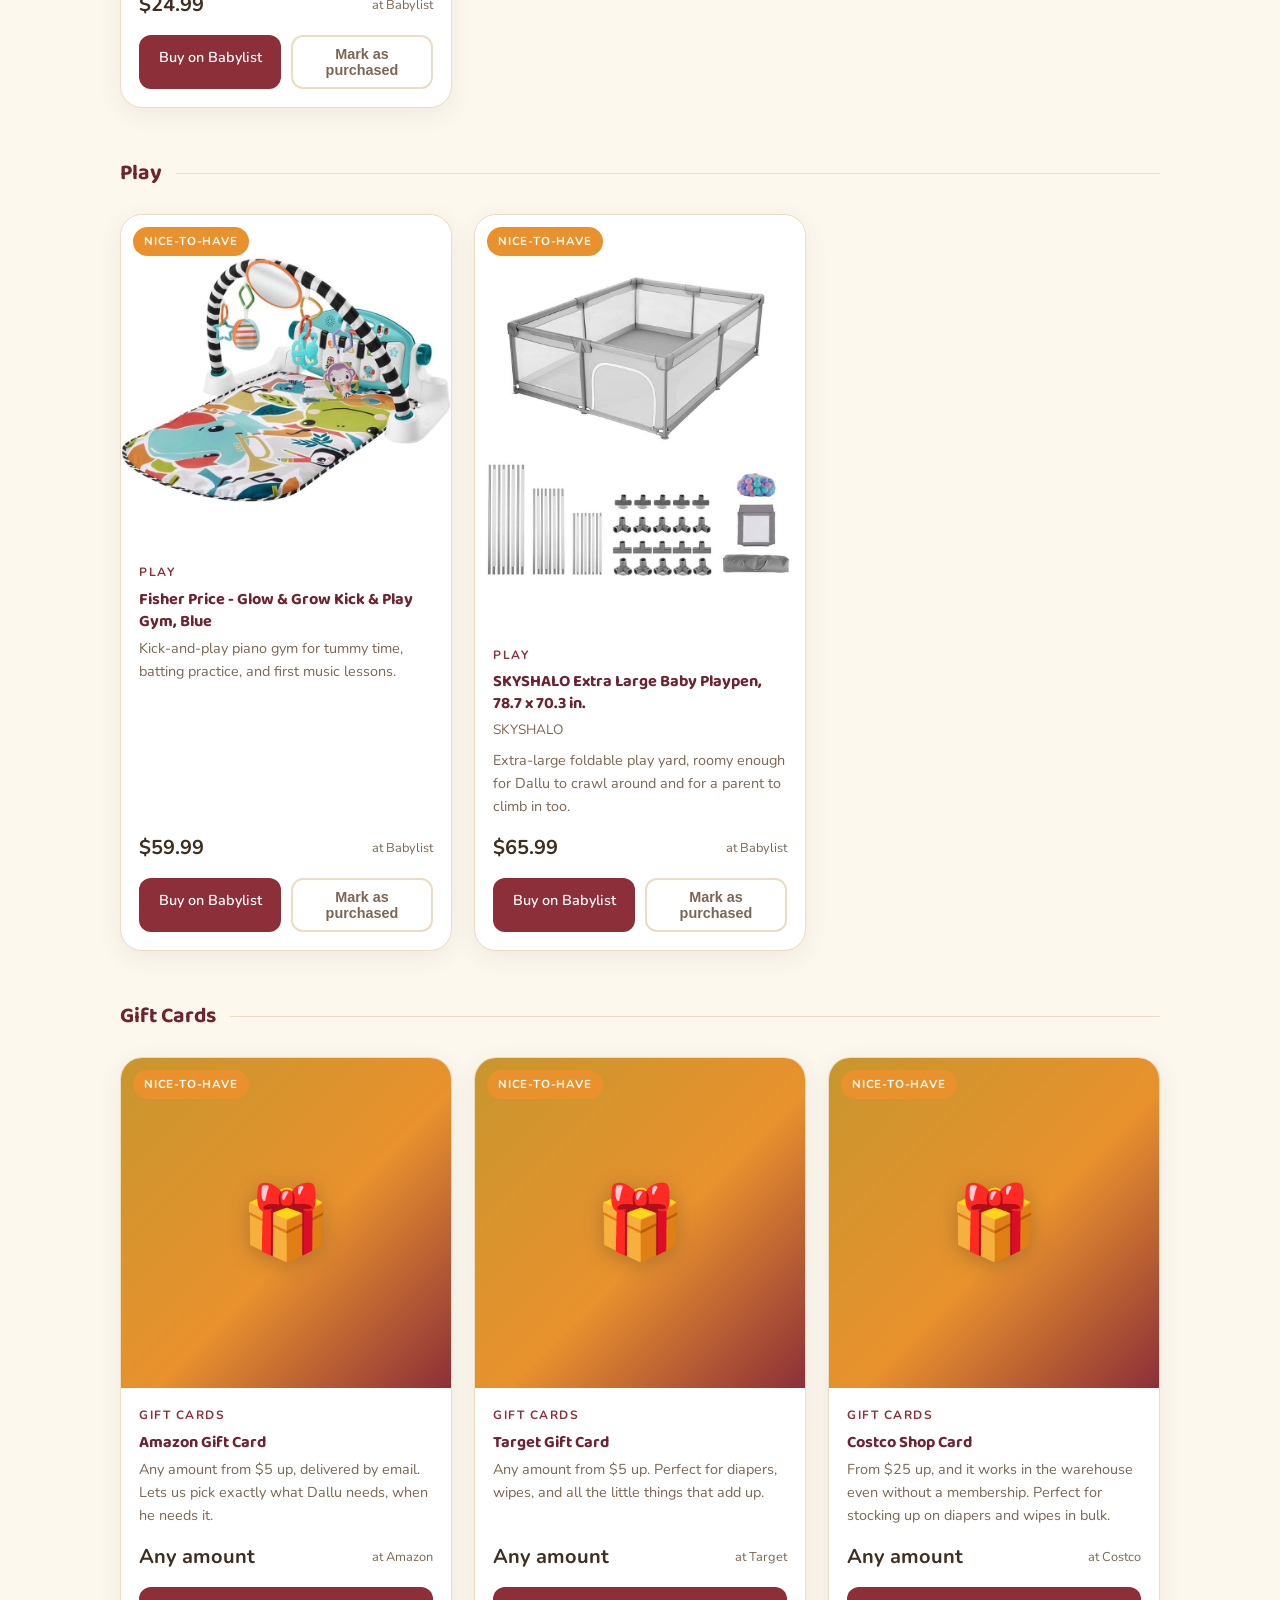
==== commit a8485dbf: "Wire name suggestions to Apps Script backend (email to hellomuku, Turnstile on)" ====
--- a/index.html
+++ b/index.html
@@ -11,6 +11,7 @@
 <link href="https://fonts.googleapis.com/css2?family=Baloo+2:wght@500;600;700;800&family=Nunito:ital,wght@0,400;0,600;0,700;1,400&display=swap" rel="stylesheet">
 <link rel="icon" type="image/png" href="assets/img/lotus-mark.png">
 <link rel="apple-touch-icon" href="assets/img/lotus-mark.png">
+<script src="https://challenges.cloudflare.com/turnstile/v0/api.js" async defer></script>
 </head>
 <body>
 
@@ -18,11 +19,11 @@
   <div class="wrap header-inner">
     <a class="brand" href="#top">☁️ <span id="brandName">Baby Nepal</span></a>
     <nav class="site-nav">
-      <a href="#registry">Registry</a>
-      <a href="#names">Suggest a name</a>
-      <a href="#growing">Watch him grow</a>
-      <a href="#how">How it works</a>
-      <a href="#faq">FAQ</a>
+      <a href="#registry"><span class="nav-ico" aria-hidden="true">🎁</span>Registry</a>
+      <a href="#names"><span class="nav-ico" aria-hidden="true">✏️</span>Suggest a name</a>
+      <a href="#growing"><span class="nav-ico" aria-hidden="true">🌱</span>Watch him grow</a>
+      <a href="#how"><span class="nav-ico" aria-hidden="true">✨</span>How it works</a>
+      <a href="#faq"><span class="nav-ico" aria-hidden="true">❓</span>FAQ</a>
     </nav>
   </div>
 </header>
@@ -192,7 +193,8 @@
           <input type="text" id="nsFrom" maxlength="60" placeholder="Your name" autocomplete="off">
         </label>
         <button class="btn btn-primary" type="submit">Send suggestion 💛</button>
-        <p class="form-note" id="nsNote">This opens your email app with the suggestion addressed to us. Nothing is posted publicly.</p>
+        <div id="tsWidget" class="ts-widget"></div>
+        <p class="form-note" id="nsNote">Protected by a quick human check. Suggestions are saved privately for us, nothing is posted publicly.</p>
       </form>
     </div>
   </section>
@@ -247,7 +249,7 @@
   </div>
 </div>
 
-<script src="data.min.js"></script>
+<script src="data.min.js?v=2"></script>
 <script src="app.min.js"></script>
 </body>
 </html>
--- a/styles.css
+++ b/styles.css
@@ -45,8 +45,9 @@
 }
 .header-inner { display: flex; align-items: center; justify-content: space-between; height: 60px; }
 .brand { font-weight: 700; font-size: 1.15rem; color: var(--ink); text-decoration: none; }
-.site-nav a { margin-left: 18px; color: var(--ink-soft); text-decoration: none; font-size: 0.95rem; }
+.site-nav a { margin-left: 18px; color: var(--ink-soft); text-decoration: none; font-size: 0.95rem; display: inline-flex; align-items: center; gap: 6px; }
 .site-nav a:hover { color: var(--maroon-dark); }
+.nav-ico { display: none; }
 
 /* Hero */
 .hero {
@@ -307,9 +308,12 @@
 .giver-link { cursor: pointer; }
 
 @media (max-width: 560px) {
-  .header-inner { flex-wrap: wrap; height: auto; padding: 10px 0; row-gap: 8px; }
-  .site-nav { display: flex; flex-wrap: wrap; gap: 6px 16px; }
-  .site-nav a { margin-left: 0; font-size: 0.85rem; }
+  .header-inner { flex-wrap: wrap; height: auto; padding: 10px 0; row-gap: 10px; }
+  .site-nav { flex: 1 1 100%; display: flex; flex-wrap: wrap; justify-content: center; gap: 8px; padding: 2px 2px 6px; }
+  .site-nav a { flex: 0 0 auto; margin-left: 0; font-size: 0.9rem; font-family: "Baloo 2", "Nunito", sans-serif; font-weight: 600; color: var(--maroon-dark); background: var(--card); border: 1px solid var(--line); border-radius: 999px; padding: 8px 16px; box-shadow: var(--shadow); }
+  .site-nav a:hover { background: var(--maroon); border-color: var(--maroon); color: #fff; }
+  .site-nav a:active { transform: scale(0.96); }
+  .nav-ico { display: inline; }
   .hero { padding: 52px 0 48px; }
   .cd-box { min-width: 64px; }
   .filter-row { flex-direction: column; align-items: stretch; }
@@ -383,3 +387,4 @@
 }
 .field input:focus { outline: none; border-color: var(--saffron); box-shadow: 0 0 0 3px rgba(232, 145, 45, 0.18); }
 .form-note { color: var(--ink-soft); font-size: 0.9rem; margin: 14px 0 0; }
+.ts-widget { margin: 16px 0 2px; min-height: 65px; }
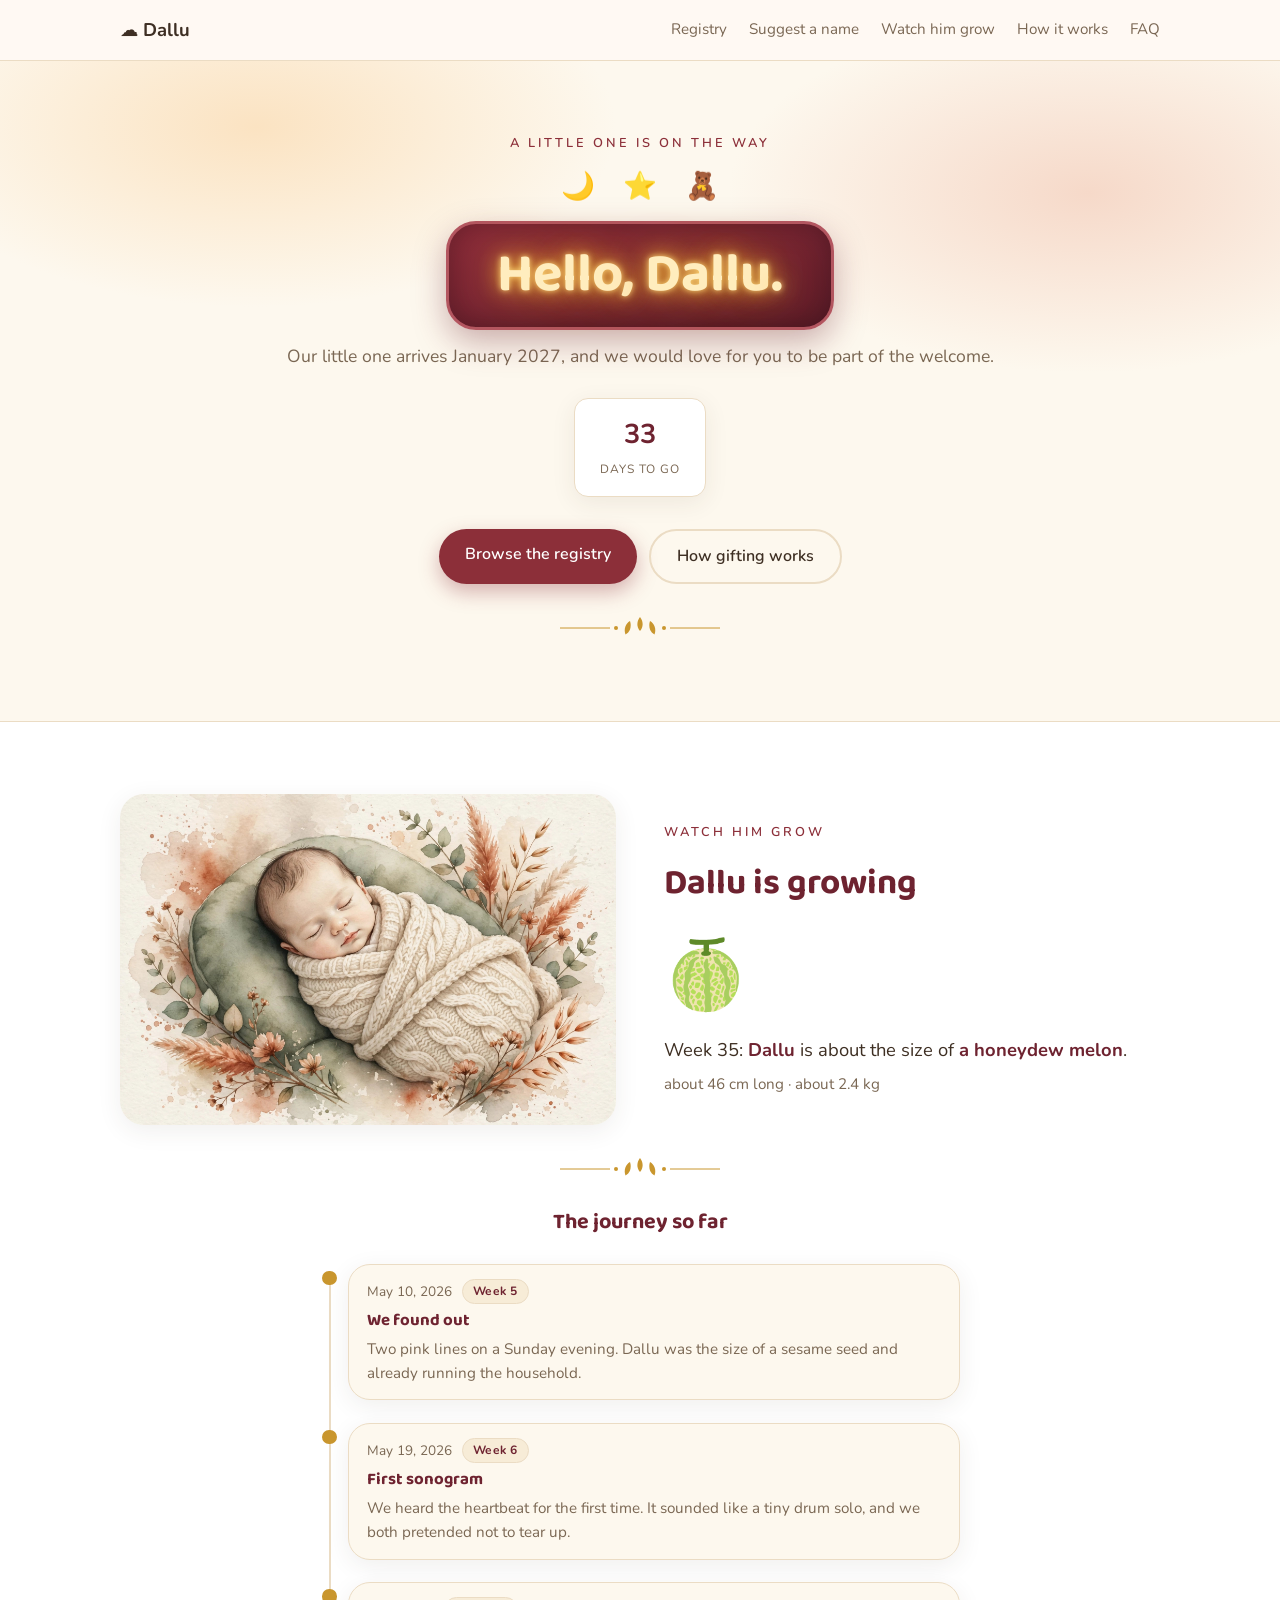
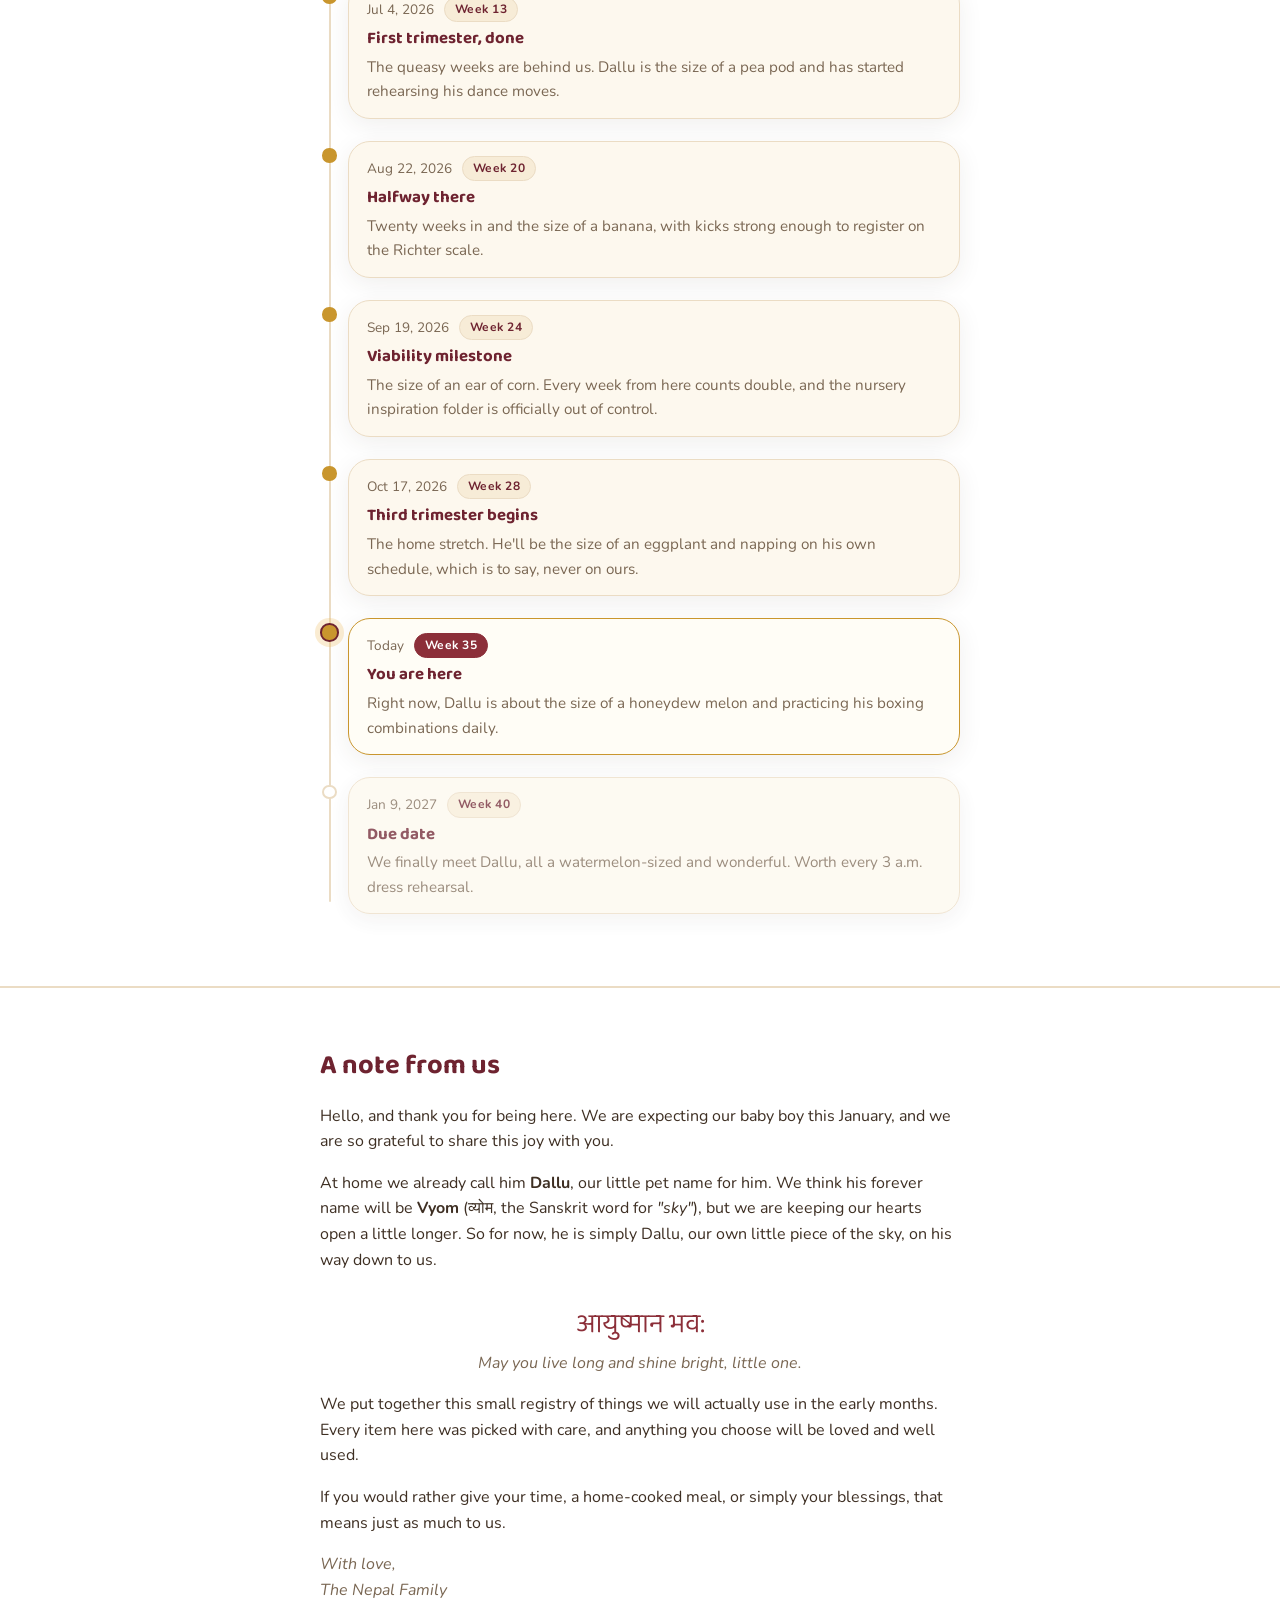
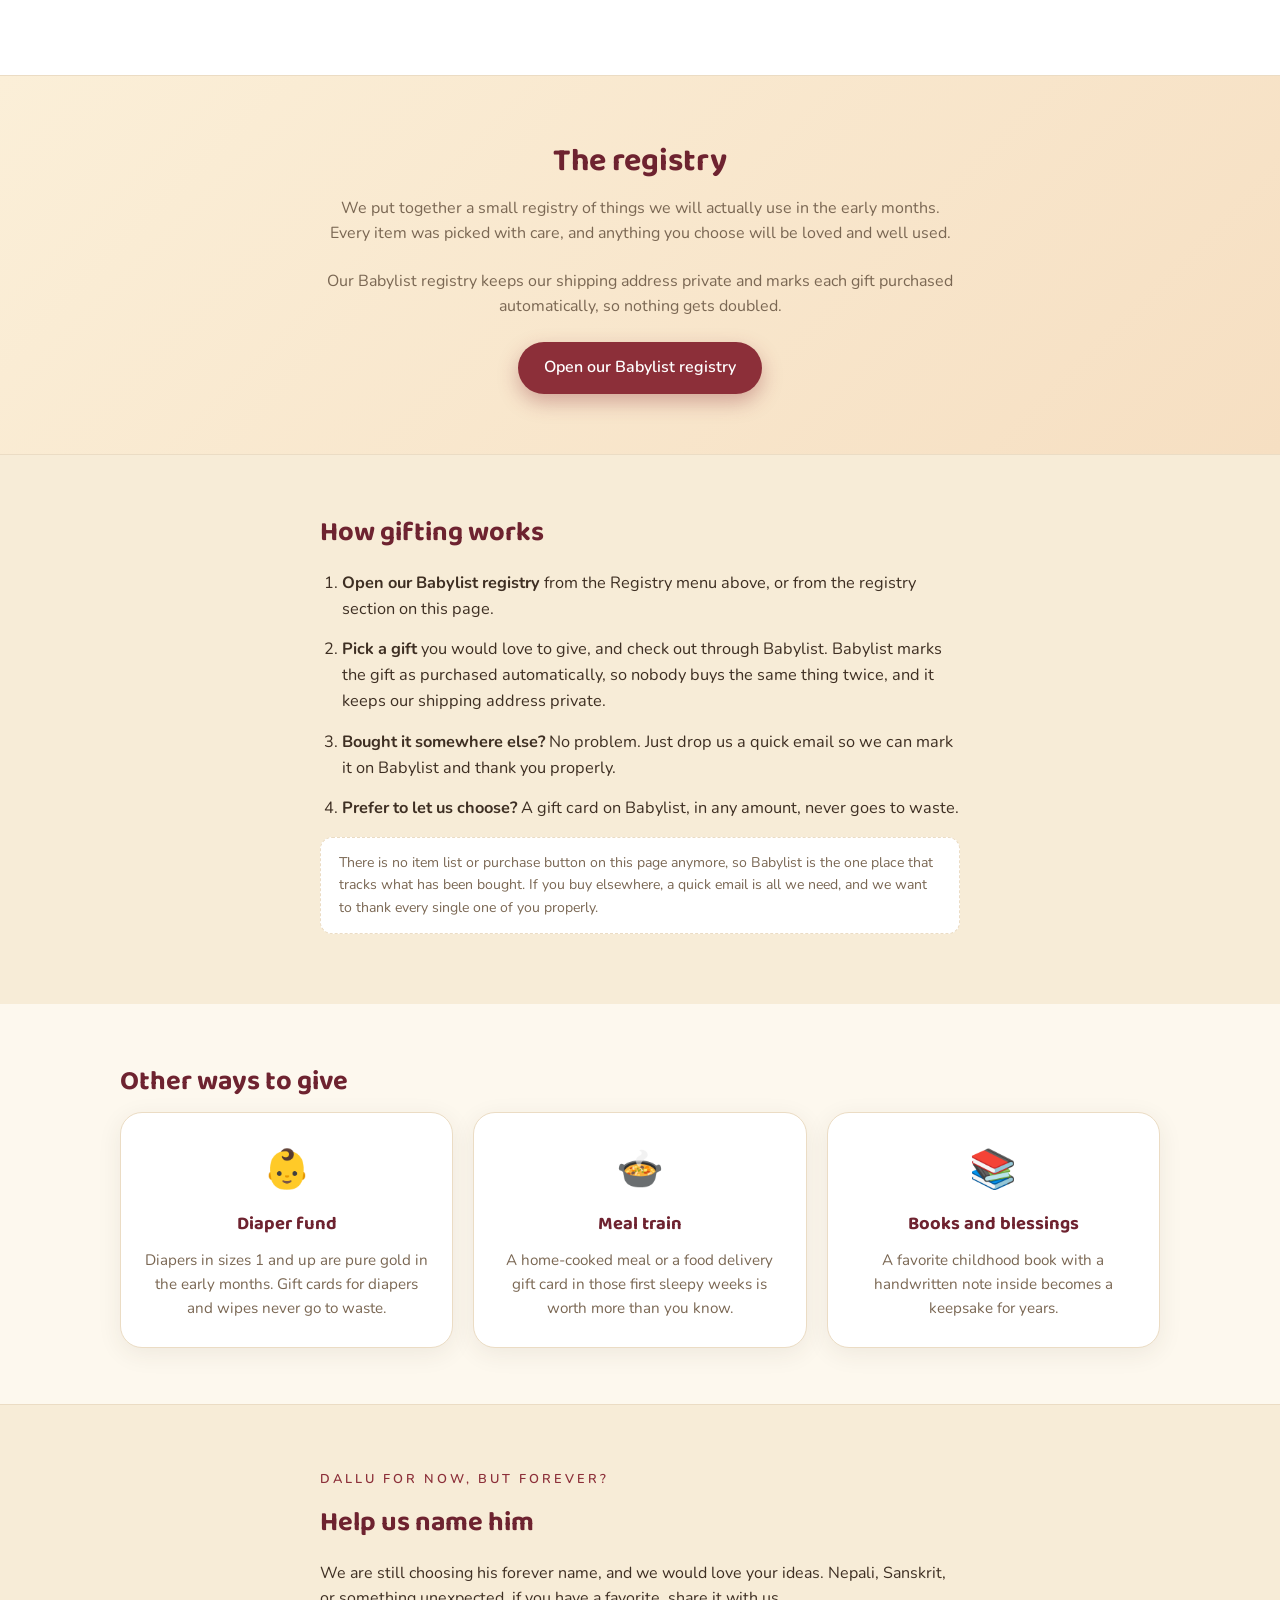
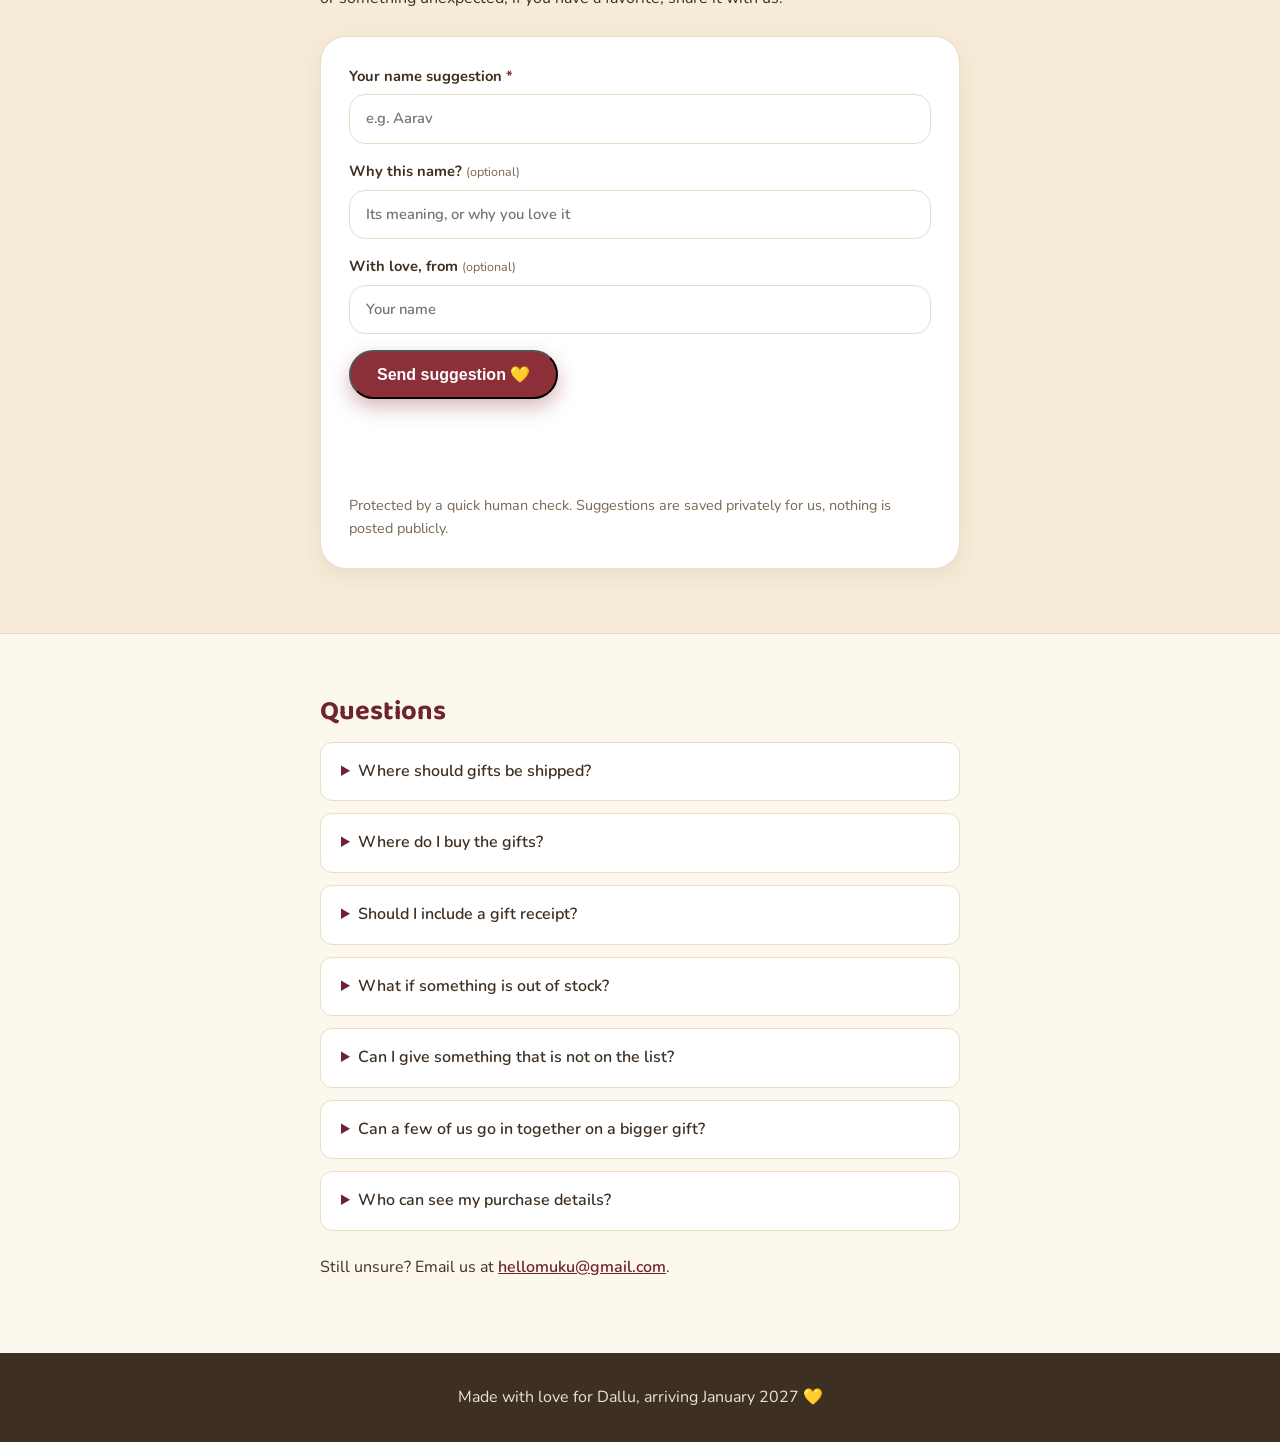
==== commit d69f4823: "Remove individual item listings: gifting now lives only on Babylist" ====
--- a/index.html
+++ b/index.html
@@ -4,7 +4,7 @@
 <meta charset="UTF-8">
 <meta name="viewport" content="width=device-width, initial-scale=1.0">
 <title>Dallu is on the way | Our Baby Registry</title>
-<meta name="description" content="Hello, Dallu! Our little one arrives January 2027. Browse our baby registry, suggest a name, and share the joy with us.">
+<meta name="description" content="Hello, Dallu! Our little one arrives January 2027. Shop our Babylist registry, suggest a name, and share the joy with us.">
 <link rel="stylesheet" href="styles.css">
 <link rel="preconnect" href="https://fonts.googleapis.com">
 <link rel="preconnect" href="https://fonts.gstatic.com" crossorigin>
@@ -19,7 +19,7 @@
   <div class="wrap header-inner">
     <a class="brand" href="#top">☁️ <span id="brandName">Baby Nepal</span></a>
     <nav class="site-nav">
-      <a href="#registry"><span class="nav-ico" aria-hidden="true">🎁</span>Registry</a>
+      <a href="https://my.babylist.com/bini-bhattarai" target="_blank" rel="noopener"><span class="nav-ico" aria-hidden="true">🎁</span>Registry</a>
       <a href="#names"><span class="nav-ico" aria-hidden="true">✏️</span>Suggest a name</a>
       <a href="#growing"><span class="nav-ico" aria-hidden="true">🌱</span>Watch him grow</a>
       <a href="#how"><span class="nav-ico" aria-hidden="true">✨</span>How it works</a>
@@ -40,7 +40,7 @@
         <div class="cd-box cd-days-only"><span class="cd-num" id="cd-days">–</span><span class="cd-label">days to go</span></div>
       </div>
       <div class="hero-cta">
-        <a class="btn btn-primary" href="#registry">Browse the registry</a>
+        <a class="btn btn-primary" href="https://my.babylist.com/bini-bhattarai" target="_blank" rel="noopener">Browse the registry</a>
         <a class="btn btn-ghost" href="#how">How gifting works</a>
       </div>
       <div class="ornament" aria-hidden="true">
@@ -102,52 +102,26 @@
     </div>
   </section>
 
-  <section class="babylist-banner" id="babylistBanner" hidden>
+  <section class="babylist-banner" id="registry">
     <div class="wrap narrow babylist-inner">
-      <h2>One-click gifting on Babylist</h2>
+      <h2>The registry</h2>
+      <p>We put together a small registry of things we will actually use in the early months. Every item was picked with care, and anything you choose will be loved and well used.</p>
       <p>Our Babylist registry keeps our shipping address private and marks each gift purchased automatically, so nothing gets doubled.</p>
-      <a class="btn btn-primary" id="babylistBtn" href="#" target="_blank" rel="noopener">Open our Babylist registry</a>
-    </div>
-  </section>
-
-  <section class="registry" id="registry">
-    <div class="wrap">
-      <h2>The registry</h2>
-      <p class="section-sub">Tap <strong>Mark as purchased</strong> after you buy something, so nobody else buys the same thing twice.</p>
-
-      <div class="progress-card">
-        <div class="progress-meta"><span id="progressText">0 of 19 gifts claimed</span><span id="progressPct">0%</span></div>
-        <div class="progress-bar"><div class="progress-fill" id="progressFill"></div></div>
-      </div>
-
-      <div class="filters">
-        <div class="chips" id="categoryChips" role="group" aria-label="Filter by category"></div>
-        <div class="filter-row">
-          <input type="search" id="searchBox" placeholder="Search gifts..." aria-label="Search gifts">
-          <select id="priorityFilter" aria-label="Filter by priority">
-            <option value="all">All priorities</option>
-            <option value="must">Must-haves</option>
-            <option value="nice">Nice-to-haves</option>
-          </select>
-          <label class="toggle"><input type="checkbox" id="hidePurchased"> <span>Hide purchased</span></label>
-        </div>
-      </div>
-
-      <div class="grid" id="itemGrid"></div>
-      <p class="empty-msg" id="emptyMsg" hidden>No gifts match your filters. Try clearing the search.</p>
-    </div>
-  </section>
+      <a class="btn btn-primary" href="https://my.babylist.com/bini-bhattarai" target="_blank" rel="noopener">Open our Babylist registry</a>
+    </div>
+  </section>
+
 
   <section class="how" id="how">
     <div class="wrap narrow">
       <h2>How gifting works</h2>
       <ol class="steps">
-        <li><strong>Pick a gift</strong> from the registry above, something you would love to give.</li>
-        <li><strong>Buy it</strong> with the "Buy on Babylist" button on the card. You will check out through our Babylist registry, which marks the gift as purchased automatically so nobody duplicates it. Prices were checked when the list was made and may have shifted slightly.</li>
-        <li><strong>Bought it somewhere else?</strong> Use "Mark as purchased" on the card and add your name so we know who to thank, then drop us a quick email too, since that mark only shows in your own browser.</li>
-        <li><strong>Prefer to let us choose?</strong> Gift cards in any amount never go to waste. You will find them at the very bottom, under Gift Cards.</li>
+        <li><strong>Open our Babylist registry</strong> from the Registry menu above, or from the registry section on this page.</li>
+        <li><strong>Pick a gift</strong> you would love to give, and check out through Babylist. Babylist marks the gift as purchased automatically, so nobody buys the same thing twice, and it keeps our shipping address private.</li>
+        <li><strong>Bought it somewhere else?</strong> No problem. Just drop us a quick email so we can mark it on Babylist and thank you properly.</li>
+        <li><strong>Prefer to let us choose?</strong> A gift card on Babylist, in any amount, never goes to waste.</li>
       </ol>
-      <p class="fine-print">Gifts bought through Babylist show as purchased here automatically. If you use the button on the card instead, your mark is saved in your own browser only, so do send us a quick email too — we want to thank every single one of you properly.</p>
+      <p class="fine-print">There is no item list or purchase button on this page anymore, so Babylist is the one place that tracks what has been bought. If you buy elsewhere, a quick email is all we need, and we want to thank every single one of you properly.</p>
     </div>
   </section>
 
@@ -208,7 +182,7 @@
       </details>
       <details>
         <summary>Where do I buy the gifts?</summary>
-        <p>Tap "Buy on Babylist" on any gift card. It takes you to our Babylist registry, which keeps track of what has already been purchased so nothing gets duplicated. Gift cards link straight to their own stores.</p>
+        <p>Open our Babylist registry from the Registry menu above, or from the registry section on this page. It keeps track of what has already been purchased so nothing gets duplicated, and gift cards there link straight to their own stores.</p>
       </details>
       <details>
         <summary>Should I include a gift receipt?</summary>
@@ -216,7 +190,7 @@
       </details>
       <details>
         <summary>What if something is out of stock?</summary>
-        <p>No worries at all. Anything similar from a trusted brand works, or pick another item from the list.</p>
+        <p>No worries at all. Anything similar from a trusted brand works, or pick another item on Babylist.</p>
       </details>
       <details>
         <summary>Can I give something that is not on the list?</summary>
@@ -224,11 +198,11 @@
       </details>
       <details>
         <summary>Can a few of us go in together on a bigger gift?</summary>
-        <p>Absolutely, we love that idea. Just mark it as purchased once it is sorted so nobody duplicates it.</p>
+        <p>Absolutely, we love that idea. Just mark it as purchased on Babylist once it is sorted so nobody duplicates it, or drop us a quick email and we will mark it.</p>
       </details>
       <details>
         <summary>Who can see my purchase details?</summary>
-        <p>If you buy through Babylist, it is marked as purchased there automatically. If you use the "Mark as purchased" button on this page instead, your name, store, and message are saved in your own browser only, which is why we ask you to also send us a quick email. The order number is optional; only share it if you are comfortable with it being visible.</p>
+        <p>If you buy through Babylist, it is marked as purchased there automatically. If you buy somewhere else, send us a quick email so we can mark it and thank you. We will not publish your order details anywhere on this site.</p>
       </details>
       <p class="contact">Still unsure? Email us at <a id="contactEmail" href="mailto:hellomuku@gmail.com">hellomuku@gmail.com</a>.</p>
     </div>
@@ -242,14 +216,7 @@
   </div>
 </footer>
 
-<div class="modal-backdrop" id="modalBackdrop" hidden>
-  <div class="modal" role="dialog" aria-modal="true">
-    <button class="modal-close" id="modalClose" aria-label="Close">×</button>
-    <div id="modalContent"></div>
-  </div>
-</div>
-
-<script src="data.min.js?v=2"></script>
-<script src="app.min.js"></script>
+<script src="data.min.js?v=3"></script>
+<script src="app.min.js?v=2"></script>
 </body>
 </html>
